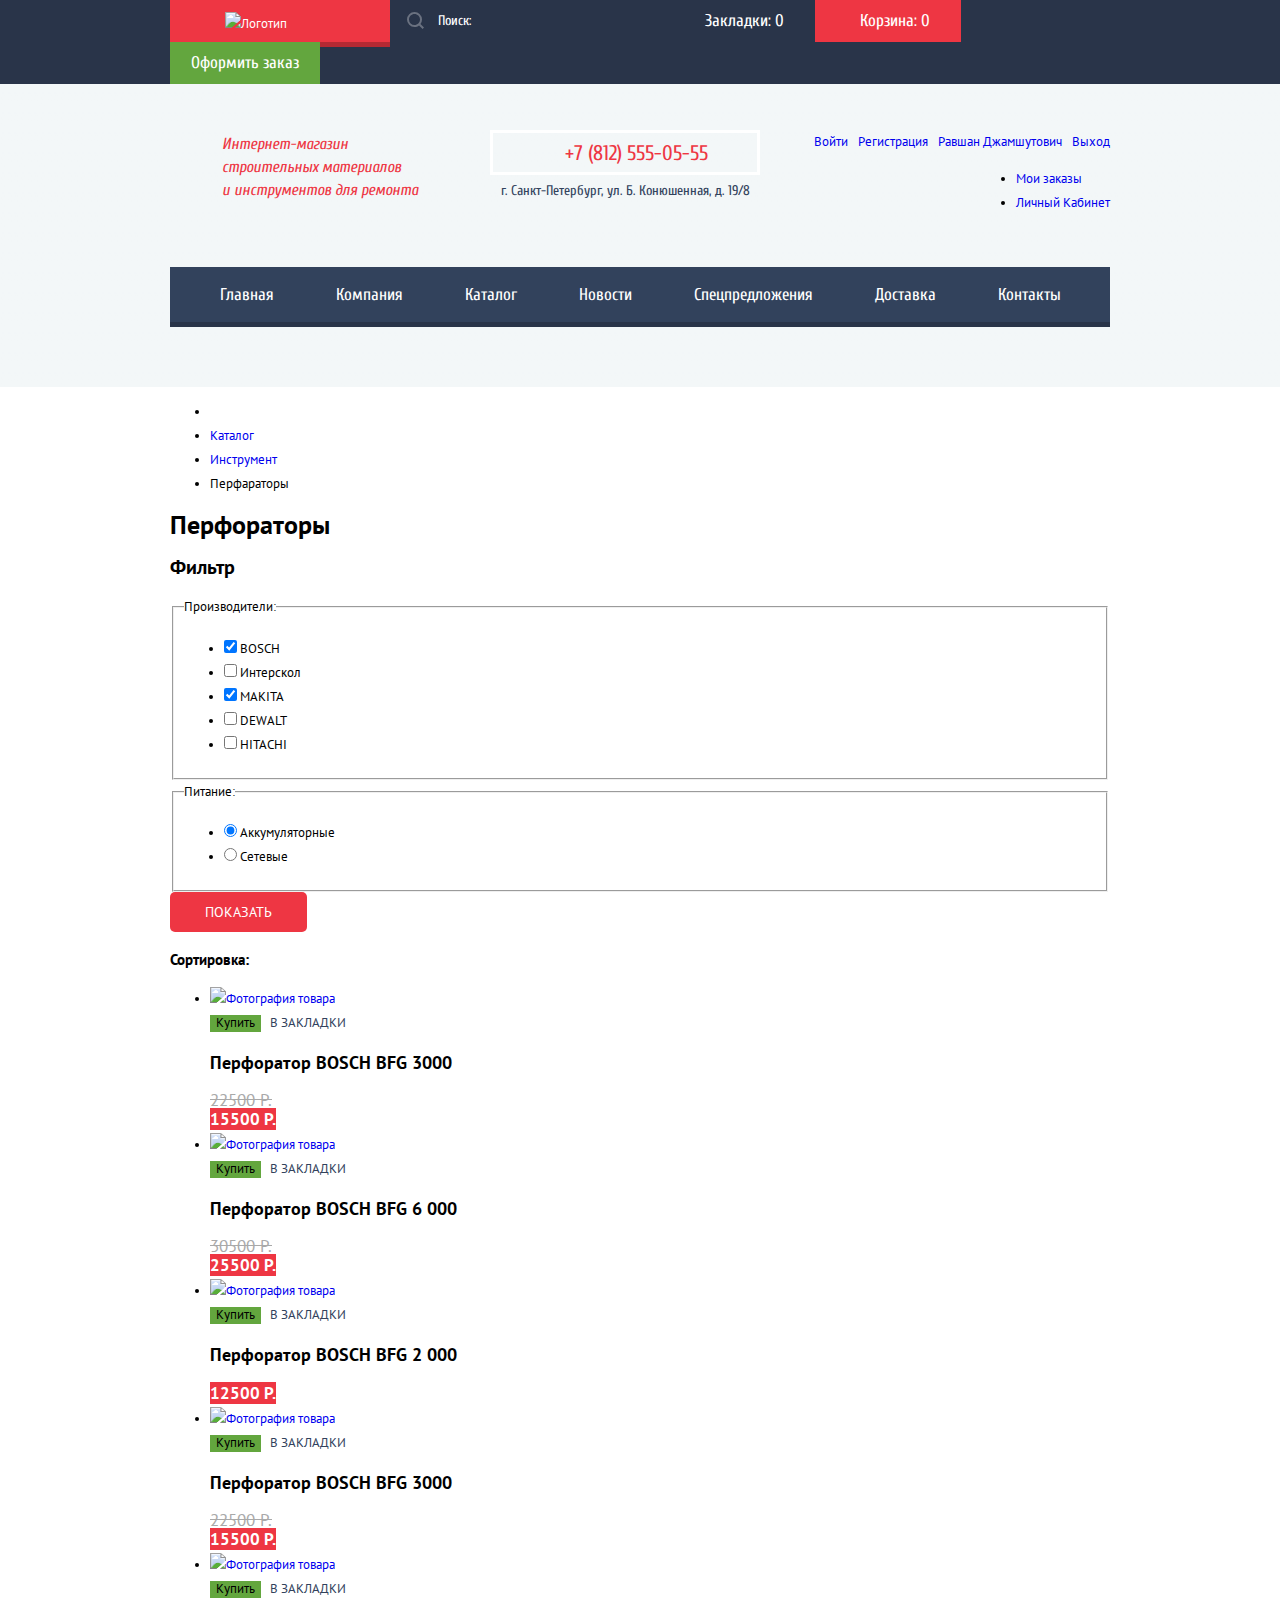
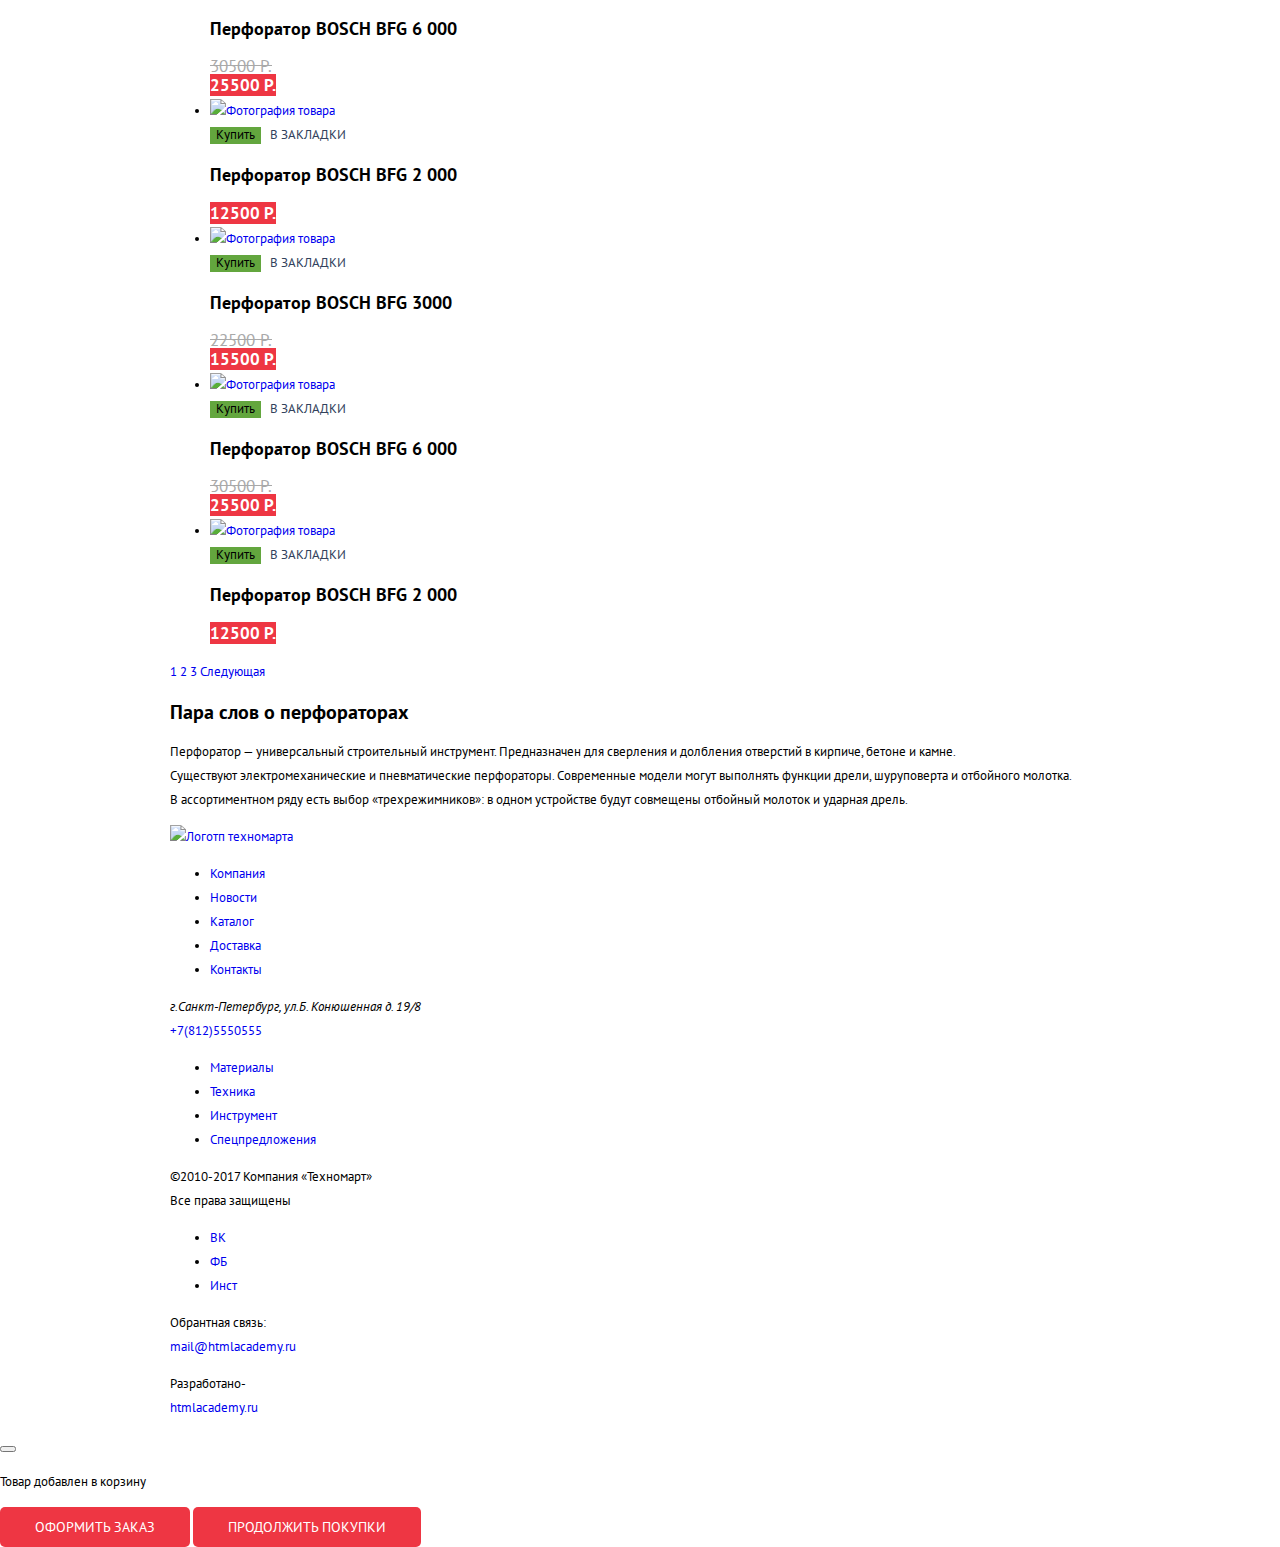
==== catalog.html @ 97ae3dd8 "Стилизую блок авторизации в шапке сайта" ====
<!DOCTYPE html>
<html lang="ru">
<head>
  <meta charset="UTF-8">
  <title>
    HTML Academy: Техномарт
  </title>
  <link href="https://fonts.googleapis.com/css?family=Cuprum|PT+Sans&display=swap" rel="stylesheet">
    <link href="css/normalize.css" rel="stylesheet">
    <link href="css/style.css" rel="stylesheet">
</head>
<body>
  <header class="header">
    <div class="header-top">
      <div class="container">
        <a class="header-logo" href="index.html">
          <img class="header-logo-image" width="136" height="22" src="img/icons/logo-technomart.svg" alt="Логотип техномарта">
        </a>
        <div class="search">
          <form class="search-form" action="https://echo.htmlacademy.ru" method="post">
            <label class="search-label" for="search"></label>
            <input class="search-input" type="search" id="search" name="Search" placeholder="Поиск:">
            <button class="search-btn" type="submit">
              <svg class="search-btn-icon" xmlns="http://www.w3.org/2000/svg" width="17" height="17" viewBox="0 0 17 17">
                <path d="M17 15.586l-3.542-3.542A7.465 7.465 0 0 0 15 7.5 7.5 7.5 0 1 0 7.5 15c1.71 0 3.282-.579 4.544-1.542L15.586 17 17 15.586zM2 7.5C2 4.467 4.467 2 7.5 2 10.532 2 13 4.467 13 7.5c0 3.032-2.468 5.5-5.5 5.5A5.506 5.506 0 0 1 2 7.5z" />
              </svg>
              <span class="visually-hidden">Поиск</span>
            </button>
          </form>
        </div>
        <a class="header-top-btn header-top-btn-bookmark" href="#">
          Закладки: 0
        </a>
        <a class="header-top-btn header-top-btn-cart header-top-btn-full" href="#">
          Корзина: 0
        </a>
        <a class="header-order-btn" href="#">
          Оформить заказ
        </a>
      </div>
    </div>
    <div class="header-main">
      <div class="container">
        <div class="header-main-info">
          <p class="header-main-about">
            Интернет-магазин <br>
            строительных материалов <br>
            и инструментов для ремонта
          </p>
          <div class="header-contacts">
            <a class="header-contacts-tel" href="tel:+78125550555">
              +7 (812) 555-05-55
            </a>
            <address class="header-contacts-address">
              г. Санкт-Петербург, ул. Б. Конюшенная, д. 19/8
            </address>
          </div>
          <div class="authorization">
            <div class="authorization">
              <ul class="authorization-list">
                <li class="authorization-item">
                  <a class="authorization-btn login" href="#">
                    Войти
                  </a>
                </li>
                <li class="authorization-item">
                  <a class="authorization-btn registration" href="#">
                    Регистрация
                  </a>
                </li>
                <li class="authorization-item hide">
                  <a href="#" class="authorization-btn user">
                    Равшан Джамшутович
                  </a>
                </li>
                <li class="authorization-item hide">
                  <a href="#" class="authorization-btn exit">
                    Выход
                  </a>
                </li>
              </ul>
              <ul class="personal-area-list hide">
                <li class="personal-area-item">
                  <a class="my-order" href="#">
                    Мои заказы
                  </a>
                </li>
                <li class="personal-area-item">
                  <a class="personal-area" href="#">
                    Личный Кабинет
                  </a>
                </li>
              </ul>
            </div>
          </div>
        </div>
        <nav class="header-nav">
          <ul class="header-nav-list">
            <li class="header-nav-items">
              <a class="header-nav-link" href="index.html">
                Главная
              </a>
            </li>
            <li class="header-nav-items">
              <a class="header-nav-link" href="#">
                Компания
              </a>
            </li>
            <li class="header-nav-items">
              <a class="header-nav-link" href="#">
                Каталог
              </a>
            </li>
            <li class="header-nav-items">
              <a class="header-nav-link" href="#">
                Новости
              </a>
            </li>
            <li class="header-nav-items">
              <a class="header-nav-link" href="#">
                Спецпредложения
              </a>
            </li>
            <li class="header-nav-items">
              <a class="header-nav-link" href="#">
                Доставка
              </a>
            </li>
            <li class="header-nav-items">
              <a class="header-nav-link" href="#">
                Контакты
              </a>
            </li>
          </ul>
        </nav>
      </div>
    </div>
  </header>
  <main>
    <div class="breadcrumbs">
      <div class="container">
        <div class="breadcrumbs-box">
          <ul class="breadcrumbs-list">
          <li class="breadcrumbs-item">
            <a class="breadcrumbs-link" href="index.html"></a>
          </li>
          <li class="breadcrumbs-item">
            <a class="breadcrumbs-link" href="#">
              Каталог
            </a>
          </li>
          <li class="breadcrumbs-item">
            <a class="breadcrumbs-link" href="#">
              Инструмент
            </a>
          </li>
          <li class="breadcrumbs-item">
            <a class="breadcrumbs-link">Перфараторы</a>
          </li>
          </ul>
        </div>  
      </div>
    </div>
    <div class="catalog-header">
      <div class="container">
        <h1 class="catalog-title">
          Перфораторы
        </h1>
      </div>
    </div>
    <div class="catalog">
      <div class="container">
        <section class="filtres">
          <h2 class="-filtres-title">
            Фильтр
          </h2>
          <form class="filters-form" action="https://echo.htmlacademy.ru" method="get">
          <fieldset class="filtres-fieldset">
            <legend class="filtres-legend">
              Производители:
            </legend>
            <ul class="filtres-list">
              <li class="filtres-item">
                <input class="filter-input filter-input-checkbox" type="checkbox" name="BOSCH" id="filter-bosch" checked>
                <label for="filter-bosch">
                  BOSCH
                </label> 
              </li>
              <li class="filtres-item">
                <input class="filter-input filter-input-checkbox" type="checkbox" name="Interscol" id="filter-interscol">
                <label for="filter-interscol">
                  Интерскол
                </label> 
              </li>
              <li class="filtres-item">
                <input class="filter-input filter-input-checkbox" type="checkbox" name="MAKITA" id="filter-makita" checked>
                <label for="filter-makita">
                  MAKITA
                </label> 
              </li>
              <li class="filtres-item">
                <input class="filter-input filter-input-checkbox" type="checkbox" name="DEWALT" id="filter-dewalt">
                <label for="filter-dewalt">
                  DEWALT
                </label> 
              </li>
              <li class="filtres-item" >
                <input class="filter-input filter-input-checkbox" type="checkbox" name="HITACHI" id="filter-hitachi">
                <label for="filter-hitachi">
                  HITACHI
                </label>
              </li>
            </ul>
          </fieldset>
          <fieldset class="filtres-fieldset">
            <legend class="filtres-legend">
              Питание:
            </legend>
            <ul class="filtres-list">
              <li class="filtres-item">
                <input id="filter-power-rechargeable" class="filter-input filter-input-radio" type="radio" name="type-power" value="rechargeable" checked>
                <label for="filter-power-rechargeable">
                  Аккумуляторные
                </label> 
              </li>
              <li class="filtres-item">
                <input id="filter-mains-power" class="filter-input filter-input-radio" type="radio" name="type-power" value="mains-power">
                <label for="filter-mains-power">
                  Сетевые
                </label> 
              </li>
            </ul>
          </fieldset>
          <button type="submit" class="btn btn-filter">Показать</button>
          </form>
        </section>
        <div class="catalog-content">
          <div class="catalog-sorting">
            <h3 class="catalog-sorting-title">
              Сортировка:
            </h3>
          </div>
          <div class="catalog-list-holder">
            <ul class="catalog-list">
              <li class="catalog-item">
                <article class="product">
                  <a href="#" class="product-link">
                    <img class="product-item-image" width="218" height="170" src="img/product/perforator_1.jpg" alt="Фотография товара">
                  </a>
                  <div class="product-btns-wrap">
                      <button class="buy-btn btn-product">
                        Купить
                      </button>
                      <button class="adding-bookmarks-btn btn-product">
                        В закладки
                      </button>
                    </div>
                  <h3 class="product-title">
                    Перфоратор BOSCH BFG 3000
                  </h3>
                  <div class="product-price-old">
                    <del class="price-old">
                      22500 P.
                    </del> 
                  </div>
                  <a href="#" class="product-price-actual">
                    15500 P.
                  </a>
                </article>
              </li>
              <li class="catalog-item">
                <article class="product">
                  <a href="#" class="product-link">
                    <img class="product-item-image" width="218" height="170" src="img/product/perforator_2.jpg" alt="Фотография товара">
                  </a>
                  <div class="product-btns-wrap">
                    <button class="buy-btn">
                      Купить
                    </button>
                    <button class="adding-bookmarks-btn">
                      В закладки
                    </button>
                  </div>
                  <h3 class="product-title">
                    Перфоратор BOSCH BFG 6 000
                  </h3>
                  <div class="product-price-old">
                    <del class="price-old">
                      30500 P.
                    </del> 
                  </div>
                  <a href="#" class="product-price-actual">
                    25500 P.
                  </a>
                </article>
              </li>
              <li class="catalog-item">
                <article class="product">
                  <a href="#" class="product-link">
                    <img class="product-item-image" width="218" height="170" src="img/product/perforator_3.jpg" alt="Фотография товара">
                  </a>
                  <div class="product-btns-wrap">
                    <button class="buy-btn">
                      Купить
                    </button>
                    <button class="adding-bookmarks-btn">
                      В закладки
                    </button>
                  </div>
                  <h3 class="product-title">
                    Перфоратор BOSCH BFG 2 000
                  </h3>
                  <a href="#" class="product-price-actual">
                    12500 P.
                  </a>
                </article>
              </li>
              <li class="catalog-item">
                <article class="product">
                  <a href="#" class="product-link">
                    <img class="product-item-image" width="218" height="170" src="img/product/perforator_1.jpg" alt="Фотография товара">
                  </a>
                  <div class="product-btns-wrap">
                    <button class="buy-btn">
                      Купить
                    </button>
                    <button class="adding-bookmarks-btn">
                      В закладки
                    </button>
                  </div>
                  <h3 class="product-title">
                    Перфоратор BOSCH BFG 3000
                  </h3>
                  <div class="product-price-old">
                    <del class="price-old">
                      22500 P.
                    </del> 
                  </div>
                  <a href="#" class="product-price-actual">
                    15500 P.
                  </a>
                </article>
              </li>
              <li class="catalog-item">
                <article class="product">
                  <a href="#" class="product-link">
                    <img class="product-item-image" width="218" height="170" src="img/product/perforator_2.jpg" alt="Фотография товара">
                  </a>
                  <div class="product-btns-wrap">
                    <button class="buy-btn">
                      Купить
                    </button>
                    <button class="adding-bookmarks-btn">
                      В закладки
                    </button>
                  </div>
                  <h3 class="product-title">
                    Перфоратор BOSCH BFG 6 000
                  </h3>
                  <div class="product-price-old">
                    <del class="price-old">
                      30500 P.
                    </del> 
                  </div>
                  <a href="#" class="product-price-actual">
                    25500 P.
                  </a>
                </article>
              </li>
              <li class="catalog-item">
                <article class="product">
                  <a href="#" class="product-link">
                    <img class="product-item-image" width="218" height="170" src="img/product/perforator_3.jpg" alt="Фотография товара">
                  </a>
                  <div class="product-btns-wrap">
                    <button class="buy-btn">
                      Купить
                    </button>
                    <button class="adding-bookmarks-btn">
                      В закладки
                    </button>
                  </div>
                  <h3 class="product-title">
                    Перфоратор BOSCH BFG 2 000
                  </h3>
                  <a href="#" class="product-price-actual">
                    12500 P.
                  </a>
                </article>
              </li>
              <li class="catalog-item">
                <article class="product">
                  <a href="#" class="product-link">
                    <img class="product-item-image" width="218" height="170" src="img/product/perforator_1.jpg" alt="Фотография товара">
                  </a>
                  <div class="product-btns-wrap">
                    <button class="buy-btn">
                      Купить
                    </button>
                    <button class="adding-bookmarks-btn">
                      В закладки
                    </button>
                  </div>
                  <h3 class="product-title">
                    Перфоратор BOSCH BFG 3000
                  </h3>
                  <div class="product-price-old">
                    <del class="price-old">
                      22500 P.
                    </del> 
                  </div>
                  <a href="#" class="product-price-actual">
                    15500 P.
                  </a>
                </article>
              </li>
              <li class="catalog-item">
                <article class="product">
                  <a href="#" class="product-link">
                    <img class="product-item-image" width="218" height="170" src="img/product/perforator_2.jpg" alt="Фотография товара">
                  </a>
                  <div class="product-btns-wrap">
                    <button class="buy-btn">
                      Купить
                    </button>
                    <button class="adding-bookmarks-btn">
                      В закладки
                    </button>
                  </div>
                  <h3 class="product-title">
                    Перфоратор BOSCH BFG 6 000
                  </h3>
                  <div class="product-price-old">
                    <del class="price-old">
                      30500 P.
                    </del> 
                  </div>
                  <a href="#" class="product-price-actual">
                    25500 P.
                  </a>
                </article>
              </li>
              <li class="catalog-item">
                <article class="product">
                  <a href="#" class="product-link">
                    <img class="product-item-image" width="218" height="170" src="img/product/perforator_3.jpg" alt="Фотография товара">
                  </a>
                  <div class="product-btns-wrap">
                    <button class="buy-btn">
                      Купить
                    </button>
                    <button class="adding-bookmarks-btn">
                      В закладки
                    </button>
                  </div>
                  <h3 class="product-title">
                    Перфоратор BOSCH BFG 2 000
                  </h3>
                  <a href="#" class="product-price-actual">
                    12500 P.
                  </a>
                </article>
              </li>
            </ul>
          </div>
          <div class="pagination">
            <a class="pagination-link" href="#">
              1
            </a>
            <a class="pagination-link" href="#">
              2
            </a>
            <a class="pagination-link" href="#">
              3
            </a>
            <a class="pagination-link" href="#">
              Следующая
            </a>
          </div>
        </div>
      </div>
    </div>
    <div class="description">
      <div class="container">
        <h2 class="description-title">
          Пара слов о перфораторах
        </h2>
        <p class="description-text">
          Перфоратор — универсальный строительный инструмент. Предназначен для сверления и долбления отверстий в кирпиче, бетоне и камне.
          <br>
          Существуют электромеханические и пневматические перфораторы. Современные модели могут выполнять функции дрели, шуруповерта и отбойного молотка.
          <br> 
          В ассортиментном ряду есть выбор «трехрежимников»: в одном устройстве будут совмещены отбойный молоток и ударная дрель.
        </p>
      </div>
    </div>
  </main>
  <footer class="footer">
    <div class="footer-top">
      <div class="container">
        <div class="footer-top-box">
          <div class="footer-main-nav">
            <div class="footer-logo">
            <a class="logo" href="index.html">
              <img class="logo-image" width="136" height="22" src="img/icons/logo-technomart.svg" alt="Логотп техномарта">
            </a>
            </div>
            <ul class="footer-nav-list">
              <li class="footer-nav-item">
                <a class="footer-nav-link" href="#">
                  Компания
                </a>
              </li>
              <li class="footer-nav-item">
                <a class="footer-nav-link" href="#">
                  Новости
                </a>
              </li>
              <li class="footer-nav-item">
                <a class="footer-nav-link" href="#">
                  Каталог
                </a>
              </li>
              <li class="footer-nav-item">
                <a class="footer-nav-link" href="#">
                  Доставка
                </a>
              </li>
              <li class="footer-nav-item">
                <a class="footer-nav-link" href="#">
                  Контакты
                </a>
              </li>
            </ul>   
          </div>  
          <div class="footer-nav">
            <div class="footer-contacts">
              <address>
                г.Санкт-Петербург, ул.Б. Конюшенная д. 19/8
              </address>
              <a class="footer-contacts-tel" href="tel:+781255505555">
                +7(812)5550555  
              </a>
            </div>
            <ul class="footer-category-list">
              <li class="footer-category-item">
                <a class="footer-category-link" href="#">
                  Материалы
                </a>
              </li>
              <li class="footer-category-item">
                <a class="footer-category-link" href="#">
                  Техника
                </a>
              </li>
              <li class="footer-category-item">
                <a class="footer-category-link" href="#">
                  Инструмент
                </a>
              </li>
              <li class="footer-category-item">
                <a class="footer-category-link" href="#"
                >Спецпредложения
              </a>
              </li>
            </ul>
          </div>
        </div>
      </div>
    </div>
    <div class="footer-bottom">
      <div class="container">
        <div class="footer-bottom-box">
          <div class="copyright">
          <p class="copyright-preveiw">
            &#169;2010-2017 Компания &#171;Техномарт&#187;
            <br>
            Все права защищены
          </p>
          </div>
          <ul class="social">
            <li class="social-item">
              <a class="social-links" href="#">ВК</a>
            </li>
            <li class="social-item">
              <a class="social-links" href="#">ФБ</a>
            </li>
            <li class="social-item">
              <a class="social-links" href="#">Инст</a>
            </li>
          </ul>
          <div class="feedback">
          <p class="feedback-preveiw">
            Обрантная связь:
            <br>
            <a href="#">mail@htmlacademy.ru</a>
          </p>
          <p class="developed-preveiw" >
            Разработано- 
            <br>
            <a href="#">htmlacademy.ru</a>
          </p>
          </div>
        </div>
      </div>
    </div>
  </footer>
  <div class="popup-added-cart hide">
    <button class="popup-close" type="button">
      <span class="visually-hidden">
        Закрыть
      </span>
    </button>
    <p class="popup-item-added">
      Товар добавлен в корзину
    </p>
    <div class="popup-bottom">
      <a href="#" class="btn btn-popup-added">
        Оформить заказ
      </a>
      <a href="#" class="btn btn-popup-continue">
        Продолжить покупки
      </a>
    </div>
  </div>
</body>
</html>
---- css/style.css ----
body {
  min-width: 940px;
  margin: 0;
  padding: 0;
  font-family: "PT Sans", "Arial", sans-serif;
  font-size: 13px;
  line-height: 24px;
  color: #000000;
  font-weight: 400;
  background-color: #ffffff;
}

a {
  text-decoration: none;
}

img {
  max-width: 100%;
  height: auto;
}

*,
*::before,
*::after {
  box-sizing: border-box;
}

.visually-hidden:not(:focus):not(:active),
input[type="checkbox"].visually-hidden,
input[type="radio"].visually-hidden {
  position: absolute;
  width: 1px;
  height: 1px;
  margin: -1px;
  border: 0;
  padding: 0;
  white-space: nowrap;
  clip-path: inset(100%);
  clip: rect(0 0 0 0);
  overflow: hidden;
}

/*---------Общий стиль для текста кнопок----------*/
.btn {
  display: inline-block;
  padding: 11px 35px;
  font: "Cuprum", "Arial", san-serif;
  font-size: 14px;
  line-height: 18px;
  text-align: center;
  color: #ffffff;
  vertical-align: middle;
  text-transform: uppercase;
  text-decoration: none;
  background-color: #ee3643;
  border: none;
  border-radius: 5px;
}

.btn:hover {
  background-color: #ca2c37;
}

.btn:active {
  background-color: #ba2732;
}

.container {
  width: 940px;
  margin: 0 auto;
}

/*--------Стили для Хедера---------*/
.header-top {
  background-color: #293449;
  color: #ffffff;
}

.header-top .container {
  display: flex;
  flex-wrap: wrap;
}

.header-top a {
  color: #ffffff;
}

.header-logo {
  display: block;
  background-color: #ee3643;
  width: 220px;
  height: 42px;
  padding: 12px;
  box-shadow: 0 5px 0 0 #b52933;
}

.header-logo-image {
  display: block;
  width: 110px;
  height: 18px;
  margin: 0 auto;
}

.header-logo:hover {
  background-color: #ca2c37;
}

.header-logo:active {
  background-color: #ba2732;
}

.search {
  width: 270px;
  background-color: #293449;
  border: none;
  color: #ffffff;
}

.search-form {
  position: relative;
  width: 100%;
}

.search-btn {
  position: absolute;
  top: 0;
  left: 5px;
  display: block;
  width: 42px;
  height: 42px;
  padding: 12px;
  padding-top: 10px;
  border: none;
  background-color: transparent;
}

.search-btn-icon {
  display: block;
  width: 17px;
  height: 17px;
  fill: #ffffff;
  opacity: 0.3;
  transition: 0.2s;
}

.search-input {
  width: 100%;
  padding: 12px 20px;
  padding-left: 48px;
  font-family: "Cuprum", "Arial", sans-serif;
  font-size: 14px;
  line-height: 18px;
  color: #ffffff;
  background-color: transparent;
  border: none;
}

.search-input::placeholder {
  color: #ffffff;
}

.search-input:hover {
  background-color: #212a3a;
}

.search-input:hover ~ .search-btn .search-btn-icon {
  opacity: 1;
}

.search-input:focus {
  background-color: #ffffff;
  color: #000000;
}

.search-input:focus ~ .search-btn .search-btn-icon {
  fill: #ee3643;
  opacity: 1;
}

.header-top-btn {
  position: relative;
  display: block;
  padding-top: 12px;
  padding-bottom: 12px;
  padding-right: 31px;
  padding-left: 45px;
  font-family: "Cuprum", "Arial", sans-serif;
  font-size: 17px;
  line-height: 18px;
  color: #ffffff;
  background-color: transparent;
  border: none;
  transition: 0.2s;
}

.header-top-btn::before {
  content: "";
  position: absolute;
  display: block;
  background-repeat: no-repeat;
  background-size: contain;
  background-position: center;
  opacity: 0.3;
  transition: 0.2s;
}

.header-top-btn-bookmark::before {
  top: 12px;
  left: 17px;
  width: 14px;
  height: 16px;
  background-image: url("../img/icons/icon-bookmark.svg")
}

.header-top-btn-cart::before {
  top: 12px;
  left: 14px;
  width: 15px;
  height: 15px;
  background-image: url("../img/icons/icon-cart.svg")
}

.header-top-btn-full {
  background-color: #ee3643;
}

.header-top-btn:hover {
  background-color: #212a3a;
}

.header-top-btn:hover::before {
  opacity: 1;
}

.header-top-btn:active {
  background-color: #161d29;
  color: rgba(255, 255, 255, 0.6);
}

.header-top-btn:active::before {
  opacity: 0.6;
}

.header-order-btn {
  display: block;
  padding: 12px 21px;
  font-family: "Cuprum", "Arial", sans-serif;
  font-size: 17px;
  line-height: 18px;
  color: #ffffff;
  text-align: center;
  background-color: #63a63e;
  border: none;
  transition: 0.2s;
}

.header-order-btn:hover {
  background-color: #5fbb2d;
}

.header-order-btn:active {
  background-color: #518534;
  color: rgba(255, 255, 255, 0.5);
}

.header-main {
  background-repeat: repeat;
  background-image: url('../img/top-background.jpg');
  background-size: 20px 20px;
}

.header-main-info {
  display: flex;
  padding-top: 46px;
  padding-bottom: 39px;
}

.header-main-about {
  flex-shrink: 0;
  width: 300px;
  margin: 0;
  margin-right: 20px;
  padding-top: 3px;
  padding-left: 52px;
  font-family: "Cuprum", "Arial", sans-serif;
  font-size: 16px;
  line-height: 23px;
  color: #ee3643;
  font-style: italic;
}

.header-contacts {
  flex-shrink: 0;
  margin-right: 20px;
}

.header-contacts-tel {
  position: relative;
  display: block;
  font-family: "Cuprum", "Arial", sans-serif;
  font-size: 21px;
  line-height: 21px;
  color: #ee3643;
  border: 3px solid #ffffff;
  width: 270px;
  height: 45px;
  padding-top: 10px;
  padding-left: 72px;
  padding-bottom: 12px;
}

.header-contacts-tel::before {
  content: "";
  position: absolute;
  display: block;
  background-repeat: no-repeat;
  background-size: contain;
  background-position: center;
  top: 10px;
  left: 13px;
  width: 19px;
  height: 19px;
  background-image: url("../img/icons/icon-phone.svg")
}

.header-contacts-address {
  font-family: "Cuprum", "Arial", sans-serif;
  font-size: 14px;
  line-height: 24px;
  font-style: normal;
  color: #32425c;
  margin-top: 4px;
  text-align: center;
}

.authorization {
  display: flex;
  justify-content: flex-end;
  flex-wrap: wrap;
  flex-shrink: 0;
  width: 330px;
}

.authorization-list {
  display: flex;
  flex-wrap: wrap;
  list-style: none;
  margin: 0;
  padding: 0;
}

.authorization-item {
  margin-right: 10px
}

.authorization-item:last-child {
  margin-right: 0;
}

.authorization-list.hide {
  display: none;
}

.authorization-link {
  display: block;
  padding: 12px 25px;
  font-family: "Cuprum", "Arial", sans-serif;
  font-size: 21px;
  line-height: 21px;
  color: #000000;
  background-color: #ffffff;
}

.authorization-link:hover {
  color: #ee3643;
}

.authorization-link:active {
  color: #b2b2b2;
}

.authorization-item.login .authorization-link {
  position: relative;
  padding-left: 48px;
}

.authorization-item.login .authorization-icon {

}

.authorization-icon {
  position: absolute;
  top: 13px;
  left: 15px;
  display: block;
  width: 19px;
  height: 19px;
  fill: #c5c5c5;
}

.authorization-link:hover .authorization-icon {
  fill: #32425c;
}

.authorization-link:active .authorization-icon {
  fill: #c5c5c5;
}

.authorization-user-list {
  display: flex;
  width: 280px;
  margin: 0;
  padding: 0;
  list-style-type: none;
}
.authorization-link{
  position: relative;
}
.authorization-user-list.hide {
  display: none;
}

.authorization-user-item {
  position: relative;
  margin-right: 13px;
  padding-right: 20px;
}

.authorization-user-item:last-child {
  margin-right: 0;
}

.authorization-user-item::after {
  content: "";
  position: absolute;
  right: 0;
  top: 6px;
  width: 4px;
  height: 4px;
  border-radius: 50%;
  background-color: #32425c;
}

.authorization-user-item:last-child::after {
  display: none;
}

.authorization-user-link {
  display: block;
  font-family: "Cuprum", "Arial", sans-serif;
  font-size: 16px;
  line-height: 18px;
  color: #32425c;
  text-decoration: underline;
  text-decoration-color: #99a0ab;
}

.authorization-user-link:hover {

}

.authorization-user-link:active {

}

.header-nav {
  padding-bottom: 60px;
}

.header-nav-list {
  display: flex;
  justify-content: center;
  list-style: none;
  margin: 0;
  padding: 0;
  background-color: #32425c;
  border-bottom: 5px solid #293449;
}

.header-nav-link {
  display: block;
  padding: 19px 31px;
  font-family: "Cuprum", "Arial", sans-serif;
  box-shadow: 0 5px 0 0 #293449;
  font-size: 17px;
  line-height: 17px;
  color: #ffffff;
  text-align: center;
  transition: 0.2s;
}

.header-nav-link:hover {
  background-color: #293449;
}

.header-nav-link:active {
  background-color: #1d2739;
  color: rgba(255, 255, 255, 0.5);
}

/*------Стили для контейнера features---------*/

.features {
  padding-top: 59px;
}

.features-top {
  margin-bottom: 20px;
}

.features-top-list {
  display: flex;
  padding: 0;
  margin: 0;
  list-style: none;
}

.features-top-item {
  width: 300px;
  margin-right: 20px;
}

.features-top-item:last-child {
  margin-right: 0;
}

.features-box.materials {
  background-color: #ffbf47;
}

.features-box.tools {
  background-color: #3bbce3;
}

.features-box.equipment {
  background-color: #dc91d8;
}

.features-box {
  position: relative;
  padding: 20px;
  padding-right: 110px;
}

.features-box::after {
  content: "";
  position: absolute;
  background-repeat: no-repeat;
  background-position: center;
  background-size: contain;
}

.features-box::after.materials {
  right: 42px;
  top: 32px;
  width: 44px;
  height: 65px;
  background-image: url("../img/icons/icon-1.svg");
}

.features-box::after.tools {
  right: 42px;
  top: 32px;

}

.features-box::after.equipment {
  right: 42px;
  top: 32px;

}

.features-top-item:nth-of-type(2) .features-box-icon {
  position: absolute;
  right: 27px;
  top: 33px;
}

.features-top-item:last-of-type .features-box-icon {
  position: absolute;
  right: 30px;
  top: 31px;
}

.features-top-item:last-of-type .features-box-title {
  padding-left: 23px;
  padding-top: 21px;
}

.features-box-title {
  margin: 0;
  font-family: "Cuprum", "Arial", sans-serif;
  font-size: 24px;
  line-height: 30px;
  color: #ffffff;
  font-weight: bold;
}

.features-box-btn {
  display: block;
  width: 135px;
  padding-left: 10px;
  padding-right: 10px;
  background-color: rgba(0,0,0,0.1);
}

.features-btn:hover {
  background-color: rgba(0,0,0,0.2);
}

.features-btn:active {
  background-color: rgba(0,0,0,0.3);
}







.bottom-features-list {
  list-style: none;
  margin: 0;
  padding: 0;
}

.bottom-features-item {
  display: block;
}

.bottom-features-item .features-box {
  width: 300px;
  height: 123px;
}

.bottom-features-list {
  display: flex;
  flex-direction: column;
}

.bottom-features-item:first-of-type .features-box {
  background-color: #8ed78f;
}

.bottom-features-item:last-child .features-box {
  background-color: #ffc047;
}

.bottom-features-wrap {
  display: flex;
}

.bottom-features-item {
  margin-left: 20px;
}

.bottom-features-item:first-of-type {
  margin-bottom: 20px;
}

.bottom-features-item .features-box-title {
  padding-left: 23px;
  padding-top: 21px;
}

.bottom-features-item .features-box-icon {
  position: absolute;
  right: 30px;
  top: 31px;
}

.bottom-features-item:first-of-type .features-box-icon {
  position: absolute;
  right: 44px;
  top: 26px;
}

.bottom-features-item .features-btn {
  margin-left: 24px;
}

.slider {
  background-image: url(/img/slider-1.jpg);
  width: 620px;
  height: 266px;
}

a.open-catalog-btn {
  font-family: "Cuprum", "Arial", sans-serif;
  padding-top: 10px;
  padding-left: 5px;
}

.open-catalog-btn {
  display: block;
  width: 195px;
  height: 38px;
  background-color: #ee3643;
  border-radius: 5%;
  padding: 0;
  margin-left: 24px;
  margin-top: 46px;
}

.slider-title {
  font-family: "Cuprum", "Arial", sans-serif;
  font-size: 36px;
  line-height: 36px;
  text-transform: uppercase;
  color: #ffffff;
  font-weight: bold;
  display: block;
  margin: 0;
  padding-left: 24px;
  padding-top: 22px;
}

.slider-preview {
  font-family: "Cuprum", "Arial", sans-serif;
  font-size: 18px;
  line-height: 24px;
  color: #ffffff;
  margin: 0;
  padding-left: 24px;
  padding-top: 2px;
}

.slider-scroll-btn {
  padding-top: 30px;
  padding-right: 21px;
  padding-left: 25px;
}

.slider-scroll-right {
  float: right;
}

/*--------------Стили для блоков popular-----------*/
.popular-header {
  margin-top: 49px;
  margin-bottom: 24px;
  padding-left: 28px;
  padding-right: 24px;
  height: 89px;
  background-color: #f9f5f0;
}

.popular-title {
  font-family: "Cuprum", "Arial", sans-serif;
  font-size: 30px;
  line-height: 30px;
  margin: 0;
  margin-top: 37px;
  text-transform: uppercase;
  color: #32425c;
  float: left;
}

a.popular-btn {
  font-family: "Cuprum", "Arial", sans-serif;
  display: block;
  width: 253px;
  height: 38px;
  margin-top: 29px;
  float: right;
}

.buy-btn {
  background-color: #63a63e;
  border: none;
}

.buy-btn:hover {
  background-color: #5fbb2d;
  border: none;
}

.buy-btn:active {
  background-color: #518534;
  border-top: none;
}

.adding-bookmarks-btn {
  background-color: #ffffff;
  border: none;
  text-transform: uppercase;
  color: #32425c;
}

.adding-bookmarks-btn:hover {
  color: #32425c;
}

.adding-bookmarks-btn:active {
  color: #32425c;
  opacity: 0.3;
}

.product-title {
  font-size: 18px;
  line-height: 20px;
  color: #000000;
  font-weight: bold;
}

.product-price-old {
  font-size: 17px;
  line-height: 18px;
  color: #a9a9a9;
}

.product-price-actual {
  font-size: 17px;
  line-height: 18px;
  color: #ffffff;
  font-weight: bold;
  background-color: #ee3643;
}

.popular-list {
  display: flex;
  flex-wrap: wrap;
  margin: 0;
  padding: 0;
  list-style: none;
}

.catalog-product-list .popular-item {
  width: 220px;
  height: 318px;
  margin-right: 20px;
}

.popular-item {
  border: 1px solid #e7e7e7;
}

.catalog-company-list .popular-item {
  width: 220px;
  height: 145px;
  margin-right: 20px;
  margin-top: 20px;
}

.popular-item:nth-of-type(4n) {
  margin-right: 0;
}

/*-------------Стили для раздела Servises---------------*/
.services {
  background-image: url(/img/top-background.jpg);
}

.services-title {
  font-size: 30px;
  line-height: 30px;
  text-transform: uppercase;
}

.services-preview-title {
  font-size: 36px;
  line-height: 36px;
  text-transform: uppercase;
}

.services-label-wrap {
  font-size: 21px;
  line-height: 30px;
}

.services-item-label {
  background-color: #32425c;
  color: #ffffff;
}

.services-item-label:hover {
  background-color: #293449;
}

.services-item-label:active {
  background-color: #ffffff;
  color: #32425c;
}

.about-title,
.contacts-title {
  font-size: 30px;
  line-height: 30px;
  text-transform: uppercase;
}

.about-item {
  font-size: 18px;
  line-height: 20px;
}

*/
/*------------Стили для раздела Popular--------*/
/* .popular-header {
  background-color: #f9f5f0;
}

.popular-title {
  font-size: 30px;
  line-height: 30px;
  color: #32425c;
  text-transform: uppercase;
}



.product-title {
  font-size: 18px;
  line-height: 20px;
  color: #000000;
  font-weight: bold;
}


.popular-item {
  border: 1px solid #e7e7e7;
} */
/*-------------Стили для раздела Servises---------------*/
/* .services,
.description {
  background-image: url(/img/top-background.jpg);
}

.services-title {
  font-size: 30px;
  line-height: 30px;
  text-transform: uppercase;
}

.services-preview-title {
  font-size: 36px;
  line-height: 36px;
  text-transform: uppercase;
}

.services-label-wrap {
  font-size: 21px;
  line-height: 30px;
}

.services-item-label {
  background-color: #32425c;
  color: #ffffff;
}

.services-item-label:hover {
  background-color: #293449;
}

.services-item-label:active {
  background-color: #ffffff;
  color: #32425c;
}

.about-title,
.contacts-title {
  font-size: 30px;
  line-height: 30px;
  text-transform: uppercase;
}

.about-item {
  font-size: 18px;
  line-height: 20px;
} */
/*-----------------Стили для футера---------------*/
/* .footer-top {
  background-color: #32425c;
  font-size: 18px;
  line-height: 24px;
  color: #f3f7f9;
}

.footer-logo {
  background-color: #ee3643;
}

.footer-logo:hover {
  background-color: #ca2c37;
}

.footer-logo:active {
  background-color: #ba2732;
}

.footer-contacts address {
  font-style: normal;
}

.footer-contacts-tel {
  color: #f3f7f9;
}

.footer-nav-list a {
  color: #f1f5f7;
}

.footer-nav-list a:hover {
  text-decoration: underline;
}

.footer-nav-list a:active {
  opacity: 0.5;
  text-decoration: none;
}

.footer-category-list a {
  color: #ffd180;
}

.footer-category-list a:hover {
  text-decoration: underline;
}

.footer-category-list a:active {
  opacity: 0.5;
  text-decoration: none;
}

.footer-bottom {
  background-color: #293449;
}

.copyright-preveiw {
  color: #ffffff;
  font-size: 16px;
  line-height: 18px;
}

.feedback {
  font-size: 16px;
  line-height: 18px;
  color: #ffffff;
}

.feedback a {
  color: #ffd180;
}

.feedback a:hover {
  text-decoration: underline;
}

.feedback a:active {
  text-decoration: none;
  color: #ee3643;
} */
/*---Параметры для хедера---*/
/* .header {
  min-height: 320px;
}

.header-top {
  width: 100%;
  min-height: 42px;
}

.bookmarks-list {
  display: flex;
  min-height: 42px;
  align-items: center;
  flex-wrap: wrap;
}

.bookmark-item {
  display: flex;
  align-items: center;
  flex-grow: 1;
  min-height: 42px;
}

.bookmark-item a {
  display: flex;
  min-height: 42px;
  align-items: center;
  width: 100%;
  justify-content: center;
}

.header-main {
  min-height: 278px;
}

.header-main-info {

  display: flex;
  justify-content: space-around;

}

.header-main-preview {
  margin: 0;
}

.authorization-list {
  display: flex;
  min-width: 281px;
  justify-content: space-around;
}

.authorization-item:first-child {
  display: flex;
  min-width: 121px;
  min-height: 45px;
}

.authorization-item:nth-child(2) {
  min-width: 150px;
  min-height: 45px;
}



.header-main-preview {
  min-width: 196px;
  min-height: 63px;
}

.header-nav-list {
  display: flex;
  flex-direction: row;
  align-items: center;
  justify-content: space-around;
  min-height: 60px;
}  */
/*--------Стили для features---------*/
/* .features p {
  margin: 0;
}

.features-top-wrap {
  margin-top: 59px;
}

.bottom-features-wrap {
  margin-top: 20px;
}

.features-top-list {
  display: flex;
  justify-content: space-between;
}

.bottom-features-wrap {
  display: flex;
  justify-content: space-between;
}

.bottom-features-list {
  display: flex;
  flex-direction: column;
  justify-content: space-between;
}

.popular-catalog {
  padding-top: 20px;
}

.catalog-company {
  min-height: 415px;
}

.popular-list {
  display: flex;
  justify-content: space-between;
  flex-wrap: wrap;
}

.catalog-company-list {
  flex-direction: row;
}

.catalog-product-list .popular-item {
  min-height: 318px;
  min-width: 220px;
}

.catalog-company-list .popular-item {
  min-height: 145px;
  min-width: 220px;
} */
/*----------Стили для Company--------*/
/* .company-box {
  display: flex;
  min-height: 536px;
  justify-content: space-between;
}

.about {
  flex-basis: 536px;
}

.contacts {
  flex-basis: 104px;
} */
/*---------Стили для Футера-----------*/
/* .footer-top-box {
  display: flex;
  flex-direction: column;
  justify-content: space-between;
  min-height: 193px;
}

.footer-main-left {
  display: flex;
  flex-direction: column;
}

.footer-main-nav {
  display: flex;
  justify-content: space-between;
  align-items: flex-end;
}

.footer-contacts {
  display: flex;
  flex-direction: column;
}

.footer-nav {
  display: flex;
  justify-content: space-between;
  min-height: 91px;
}

.footer-nav-list {
  display: flex;
  justify-content: space-between;
  min-width: 543px;
}

.footer-category-list {
  display: flex;
  justify-content: space-between;
  min-width: 521px;
}

.footer-logo {
  min-height: 68px;
}

.footer-contacts {
  min-height: 64px;
}

.footer-bottom-box {
  display: flex;
  justify-content: space-between;
  align-items: center;

}

.copyright-preveiw {
  min-width: 260px;
}

.feedback {
  display: flex;
  justify-content: space-between;
}

.social {
  display: flex;
} */
/*----------------Стили страницы catalog-----------*/
/*------------Стили для блока breadcrumbs-----------*/
/* .breadcrumbs-box {
  display: flex;
  align-items: center;
  min-height: 59px;
}

.breadcrumbs-list {
  display: flex;
  align-items: center;
} */
/*------------Стили для блока Description---------*/
/* .description {
  min-height: 261px;
}

.description-title {
  font-size: 30px;
  line-height: 30px;
  text-transform: uppercase;
  margin: 0;
  padding-top: 68px;
}

.catalog-item {
  border: 1px solid #e7e7e7;
} */
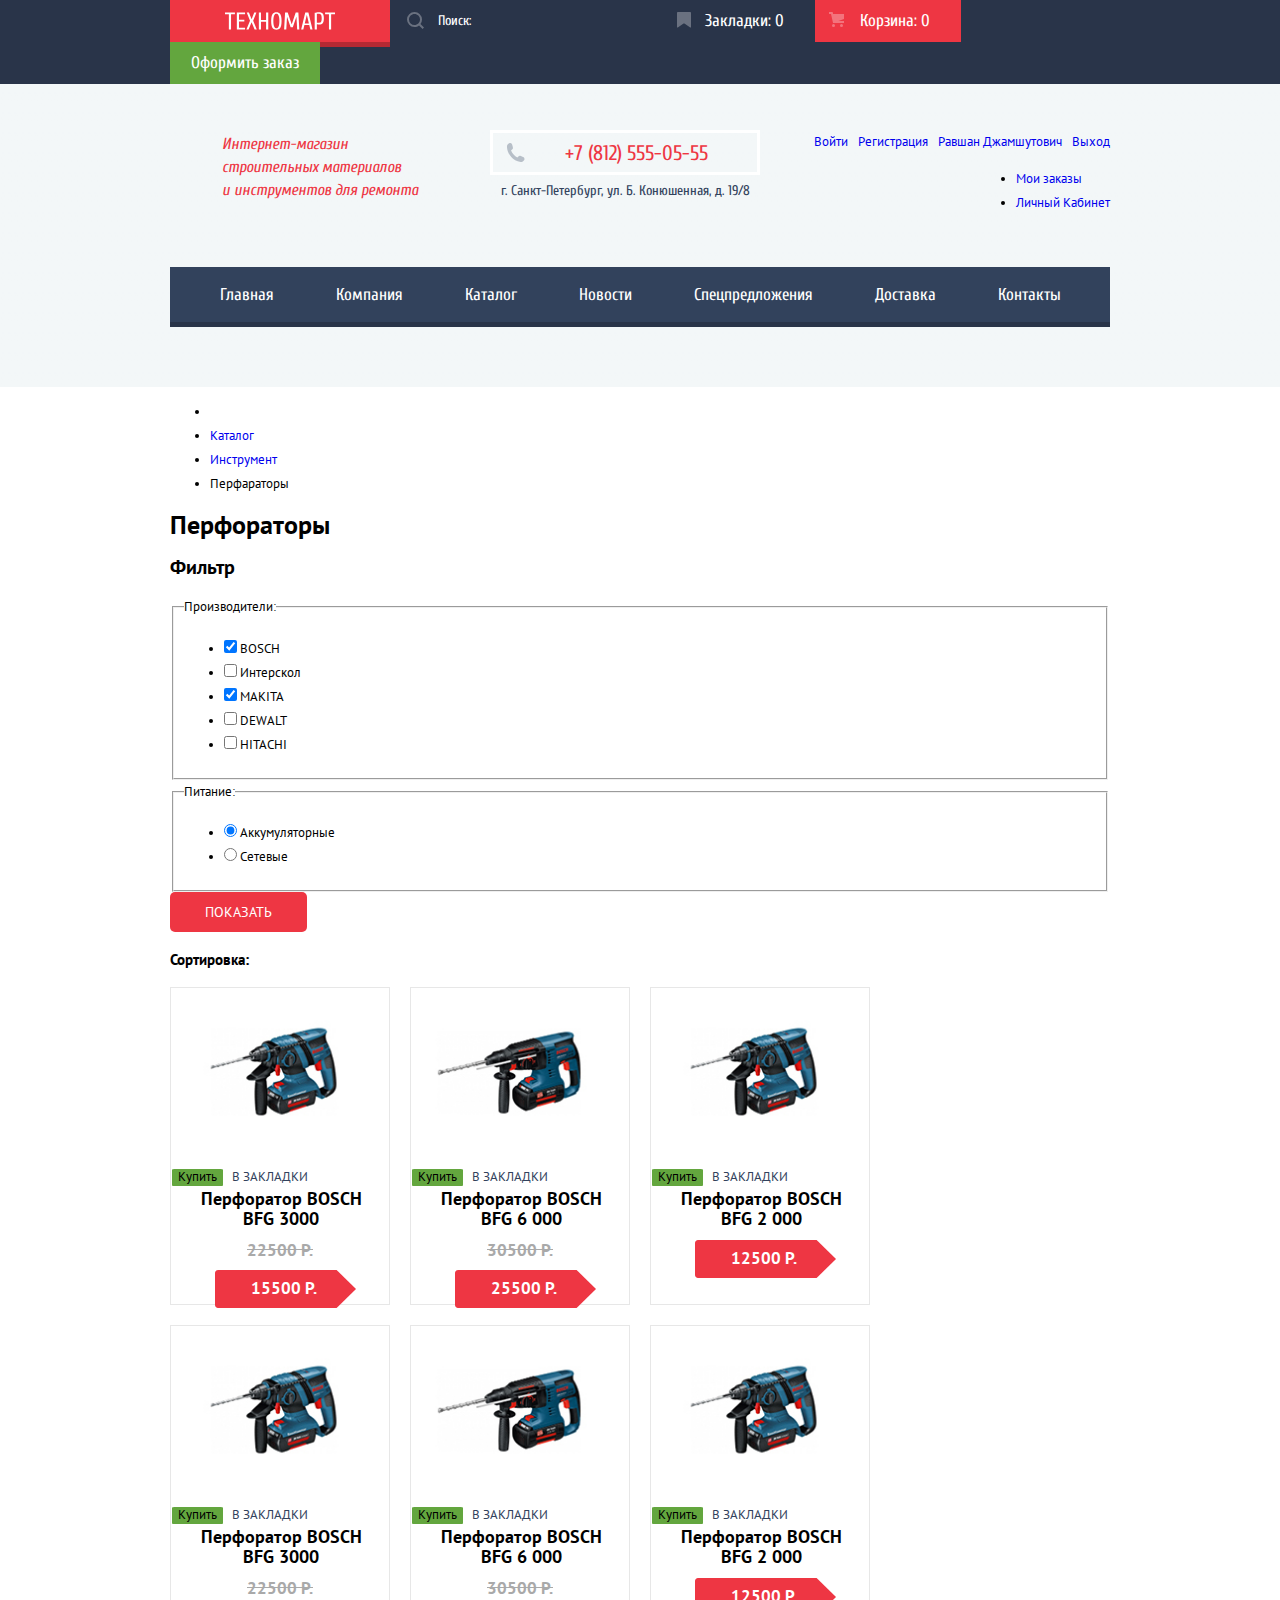
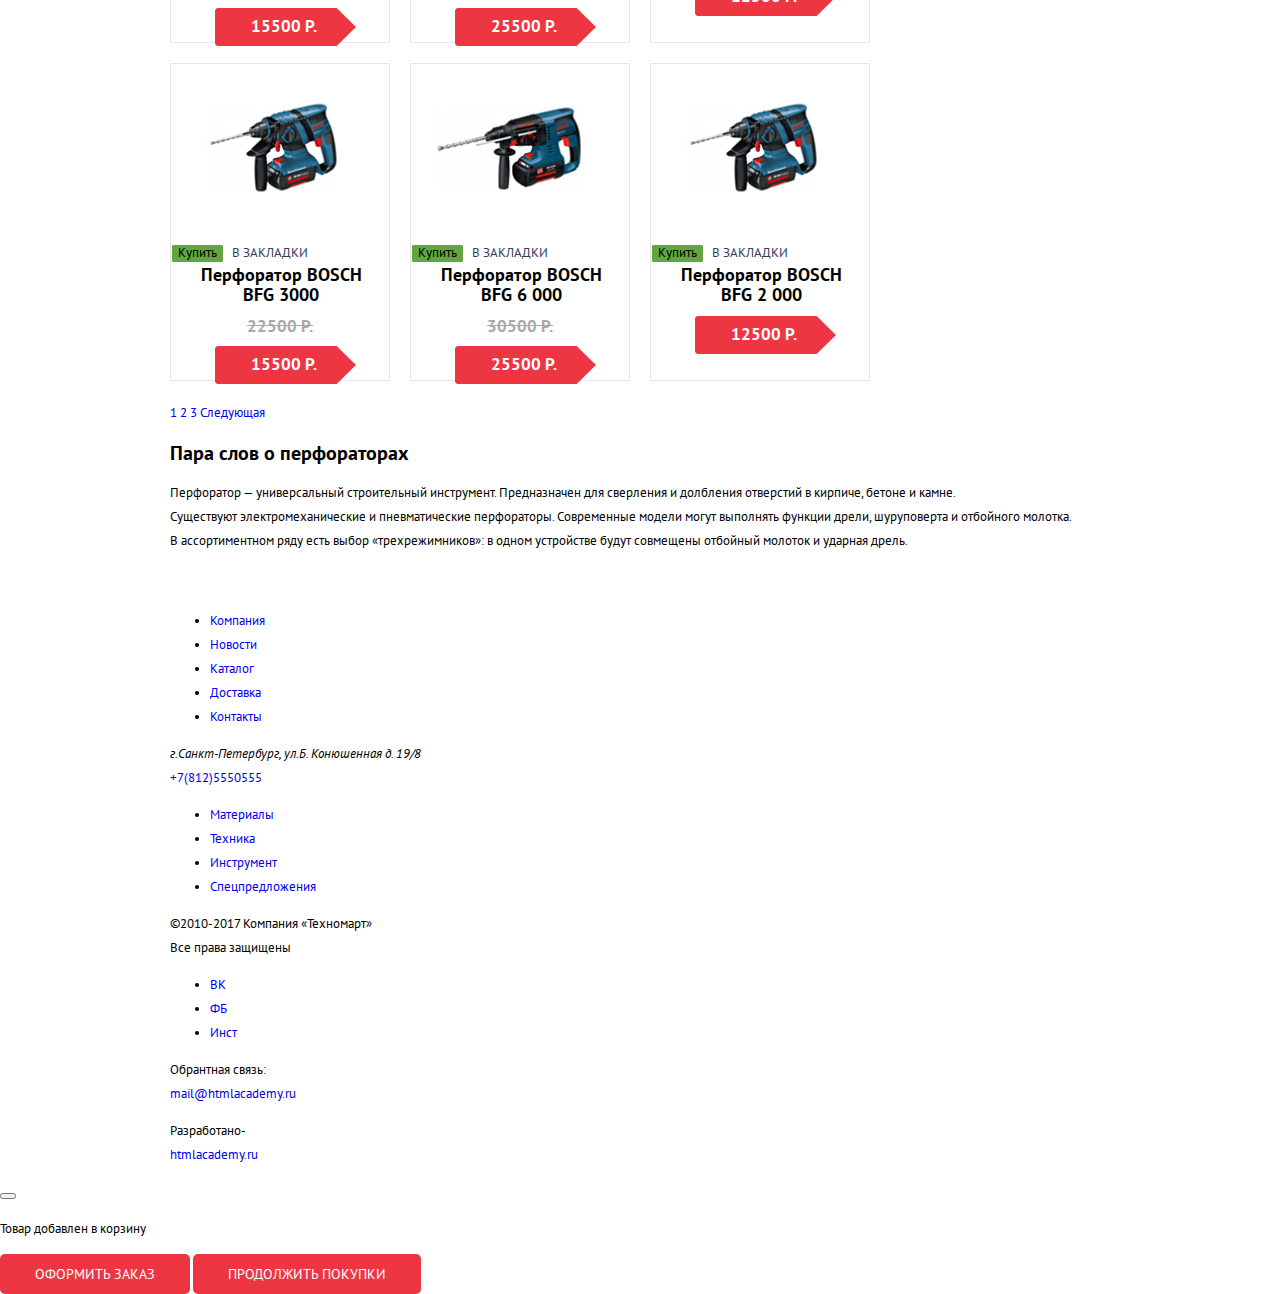
==== commit c7ce0d29: "Стилазую страницу каталога" ====
--- a/catalog.html
+++ b/catalog.html
@@ -242,7 +242,7 @@
           </div>
           <div class="catalog-list-holder">
             <ul class="catalog-list">
-              <li class="catalog-item">
+              <li class="popular-item">
                 <article class="product">
                   <a href="#" class="product-link">
                     <img class="product-item-image" width="218" height="170" src="img/product/perforator_1.jpg" alt="Фотография товара">
@@ -268,7 +268,7 @@
                   </a>
                 </article>
               </li>
-              <li class="catalog-item">
+              <li class="popular-item">
                 <article class="product">
                   <a href="#" class="product-link">
                     <img class="product-item-image" width="218" height="170" src="img/product/perforator_2.jpg" alt="Фотография товара">
@@ -294,7 +294,7 @@
                   </a>
                 </article>
               </li>
-              <li class="catalog-item">
+              <li class="popular-item">
                 <article class="product">
                   <a href="#" class="product-link">
                     <img class="product-item-image" width="218" height="170" src="img/product/perforator_3.jpg" alt="Фотография товара">
@@ -315,7 +315,7 @@
                   </a>
                 </article>
               </li>
-              <li class="catalog-item">
+              <li class="popular-item">
                 <article class="product">
                   <a href="#" class="product-link">
                     <img class="product-item-image" width="218" height="170" src="img/product/perforator_1.jpg" alt="Фотография товара">
@@ -341,7 +341,7 @@
                   </a>
                 </article>
               </li>
-              <li class="catalog-item">
+              <li class="popular-item">
                 <article class="product">
                   <a href="#" class="product-link">
                     <img class="product-item-image" width="218" height="170" src="img/product/perforator_2.jpg" alt="Фотография товара">
@@ -367,7 +367,7 @@
                   </a>
                 </article>
               </li>
-              <li class="catalog-item">
+              <li class="popular-item">
                 <article class="product">
                   <a href="#" class="product-link">
                     <img class="product-item-image" width="218" height="170" src="img/product/perforator_3.jpg" alt="Фотография товара">
@@ -388,7 +388,7 @@
                   </a>
                 </article>
               </li>
-              <li class="catalog-item">
+              <li class="popular-item">
                 <article class="product">
                   <a href="#" class="product-link">
                     <img class="product-item-image" width="218" height="170" src="img/product/perforator_1.jpg" alt="Фотография товара">
@@ -414,7 +414,7 @@
                   </a>
                 </article>
               </li>
-              <li class="catalog-item">
+              <li class="popular-item">
                 <article class="product">
                   <a href="#" class="product-link">
                     <img class="product-item-image" width="218" height="170" src="img/product/perforator_2.jpg" alt="Фотография товара">
@@ -440,7 +440,7 @@
                   </a>
                 </article>
               </li>
-              <li class="catalog-item">
+              <li class="popular-item">
                 <article class="product">
                   <a href="#" class="product-link">
                     <img class="product-item-image" width="218" height="170" src="img/product/perforator_3.jpg" alt="Фотография товара">
--- a/css/style.css
+++ b/css/style.css
@@ -362,6 +362,7 @@
 }
 
 .authorization-link {
+  position: relative;
   display: block;
   padding: 12px 25px;
   font-family: "Cuprum", "Arial", sans-serif;
@@ -384,8 +385,22 @@
   padding-left: 48px;
 }
 
-.authorization-item.login .authorization-icon {
-
+.authorization-user-item.user .authorization-link {
+  padding-left: 48px;
+}
+
+.authorization-user-item.exit .authorization-link {
+  width: 45px;
+}
+
+.authorization-user-item.exit .authorization-link {
+  width: 45px;
+  min-height: 45px;
+  padding: 12px;
+}
+
+.authorization-user-item.exit .authorization-icon {
+  fill: #c5c5c5;
 }
 
 .authorization-icon {
@@ -408,29 +423,34 @@
 
 .authorization-user-list {
   display: flex;
-  width: 280px;
   margin: 0;
   padding: 0;
   list-style-type: none;
 }
-.authorization-link{
-  position: relative;
-}
-.authorization-user-list.hide {
+
+.authorization-bottom-list {
+  display: flex;
+  width: 280px;
+  margin: 0;
+  padding: 0;
+  list-style-type: none;
+}
+
+.authorization-bottom-list.hide {
   display: none;
 }
 
-.authorization-user-item {
+.authorization-bottom-item {
   position: relative;
   margin-right: 13px;
   padding-right: 20px;
 }
 
-.authorization-user-item:last-child {
+.authorization-bottom-item:last-child {
   margin-right: 0;
 }
 
-.authorization-user-item::after {
+.authorization-bottom-item::after {
   content: "";
   position: absolute;
   right: 0;
@@ -441,11 +461,11 @@
   background-color: #32425c;
 }
 
-.authorization-user-item:last-child::after {
+.authorization-bottom-item:last-child::after {
   display: none;
 }
 
-.authorization-user-link {
+.authorization-bottom-link {
   display: block;
   font-family: "Cuprum", "Arial", sans-serif;
   font-size: 16px;
@@ -455,12 +475,17 @@
   text-decoration-color: #99a0ab;
 }
 
-.authorization-user-link:hover {
-
-}
-
-.authorization-user-link:active {
-
+.authorization-bottom-link:hover {
+  color: #ee3643;
+}
+
+.authorization-bottom-link:active {
+  opacity: 0.3;
+  color: #32425c
+}
+
+.authorization-user-list.hide {
+  display: none;
 }
 
 .header-nav {
@@ -516,24 +541,12 @@
 }
 
 .features-top-item {
-  width: 300px;
+  min-width: 300px;
   margin-right: 20px;
 }
 
 .features-top-item:last-child {
   margin-right: 0;
-}
-
-.features-box.materials {
-  background-color: #ffbf47;
-}
-
-.features-box.tools {
-  background-color: #3bbce3;
-}
-
-.features-box.equipment {
-  background-color: #dc91d8;
 }
 
 .features-box {
@@ -550,7 +563,11 @@
   background-size: contain;
 }
 
-.features-box::after.materials {
+.features-box.materials {
+  background-color: #ffbf47;
+}
+
+.features-box.materials::after {
   right: 42px;
   top: 32px;
   width: 44px;
@@ -558,33 +575,28 @@
   background-image: url("../img/icons/icon-1.svg");
 }
 
-.features-box::after.tools {
-  right: 42px;
+.features-box.tools {
+  background-color: #3bbce3;
+}
+
+.features-box.tools::after {
+  right: 28px;
+  top: 33px;
+  width: 75px;
+  height: 61px;
+  background-image: url("../img/icons/icon-2.svg");
+}
+
+.features-box.equipment {
+  background-color: #dc91d8;
+}
+
+.features-box.equipment::after {
+  right: 32px;
   top: 32px;
-
-}
-
-.features-box::after.equipment {
-  right: 42px;
-  top: 32px;
-
-}
-
-.features-top-item:nth-of-type(2) .features-box-icon {
-  position: absolute;
-  right: 27px;
-  top: 33px;
-}
-
-.features-top-item:last-of-type .features-box-icon {
-  position: absolute;
-  right: 30px;
-  top: 31px;
-}
-
-.features-top-item:last-of-type .features-box-title {
-  padding-left: 23px;
-  padding-top: 21px;
+  width: 78px;
+  height: 62px;
+  background-image: url("../img/icons/icon-3.svg");
 }
 
 .features-box-title {
@@ -597,86 +609,63 @@
 }
 
 .features-box-btn {
+  font-family: "Cuprum", "Arial", sans-serif;
   display: block;
   width: 135px;
+  margin-top: 13px;
   padding-left: 10px;
   padding-right: 10px;
   background-color: rgba(0,0,0,0.1);
 }
 
-.features-btn:hover {
+.features-box-btn:hover {
   background-color: rgba(0,0,0,0.2);
 }
 
-.features-btn:active {
+.features-box-btn:active {
   background-color: rgba(0,0,0,0.3);
 }
 
-
-
-
-
-
+.bottom-features-wrap{
+  display: flex;
+}
 
 .bottom-features-list {
+  display: flex;
+  flex-direction: column;
+  flex-wrap: wrap;
+  padding: 0;
+  margin: 0;
   list-style: none;
-  margin: 0;
-  padding: 0;
 }
 
 .bottom-features-item {
-  display: block;
-}
-
-.bottom-features-item .features-box {
   width: 300px;
-  height: 123px;
-}
-
-.bottom-features-list {
-  display: flex;
-  flex-direction: column;
-}
-
-.bottom-features-item:first-of-type .features-box {
+  margin-left: 20px;
+}
+
+.bottom-features-item .discounts {
   background-color: #8ed78f;
-}
-
-.bottom-features-item:last-child .features-box {
+  margin-bottom: 20px;
+}
+.features-box.discounts::after {
+  right: 45px;
+  top: 25px;
+  width: 59px;
+  height: 72px;
+  background-image: url("../img/icons/icon-4.svg");
+}
+
+.bottom-features-item .delivery {
   background-color: #ffc047;
 }
 
-.bottom-features-wrap {
-  display: flex;
-}
-
-.bottom-features-item {
-  margin-left: 20px;
-}
-
-.bottom-features-item:first-of-type {
-  margin-bottom: 20px;
-}
-
-.bottom-features-item .features-box-title {
-  padding-left: 23px;
-  padding-top: 21px;
-}
-
-.bottom-features-item .features-box-icon {
-  position: absolute;
-  right: 30px;
-  top: 31px;
-}
-
-.bottom-features-item:first-of-type .features-box-icon {
-  position: absolute;
-  right: 44px;
-  top: 26px;
-}
-
-.bottom-features-item .features-btn {
-  margin-left: 24px;
+.features-box.delivery::after {
+  right: 32px;
+  top: 32px;
+  width: 78px;
+  height: 63px;
+  background-image: url("../img/icons/icon-5.svg");
 }
 
 .slider {
@@ -736,12 +725,16 @@
 }
 
 /*--------------Стили для блоков popular-----------*/
-.popular-header {
-  margin-top: 49px;
-  margin-bottom: 24px;
-  padding-left: 28px;
-  padding-right: 24px;
+.popular-header-product {
+  margin-top: 54px;
+  margin-bottom: 20px;
+}
+
+.popular-header { 
+  padding-left: 29px;
+  padding-right: 23px;
   height: 89px;
+
   background-color: #f9f5f0;
 }
 
@@ -750,24 +743,24 @@
   font-size: 30px;
   line-height: 30px;
   margin: 0;
-  margin-top: 37px;
   text-transform: uppercase;
   color: #32425c;
   float: left;
+  padding-top: 29px;
 }
 
 a.popular-btn {
   font-family: "Cuprum", "Arial", sans-serif;
   display: block;
   width: 253px;
-  height: 38px;
-  margin-top: 29px;
   float: right;
+  margin-top: 23px;
 }
 
 .buy-btn {
   background-color: #63a63e;
   border: none;
+  border-radius: 5%;
 }
 
 .buy-btn:hover {
@@ -801,12 +794,20 @@
   line-height: 20px;
   color: #000000;
   font-weight: bold;
+  text-align: center;
+  margin: 0;
+  padding-left: 24px;
+  padding-right: 22px;
 }
 
 .product-price-old {
+  font-family: 'PT Sans';
   font-size: 17px;
   line-height: 18px;
   color: #a9a9a9;
+  text-align: center;
+  padding-top: 12px; 
+  font-weight: bold;
 }
 
 .product-price-actual {
@@ -814,7 +815,17 @@
   line-height: 18px;
   color: #ffffff;
   font-weight: bold;
-  background-color: #ee3643;
+  background-image: url(/img/icons-technomart/red-button.svg);
+}
+a.product-price-actual {
+  display: block;
+  width: 141px;
+  height: 38px;
+  position: relative;
+  top: 11px;
+  left: 43px;
+  padding-top: 9px;
+  padding-left: 36px;
 }
 
 .popular-list {
@@ -829,6 +840,7 @@
   width: 220px;
   height: 318px;
   margin-right: 20px;
+  padding: 1px;
 }
 
 .popular-item {
@@ -846,6 +858,10 @@
   margin-right: 0;
 }
 
+.popular-header-company{
+  margin-top: 21px;
+
+}
 /*-------------Стили для раздела Servises---------------*/
 .services {
   background-image: url(/img/top-background.jpg);
@@ -893,8 +909,21 @@
   font-size: 18px;
   line-height: 20px;
 }
-
-*/
+/*------------Стили для страницы Cataloga-----*/
+.catalog-list {
+  display: flex;
+  flex-wrap: wrap;
+  margin: 0;
+  padding: 0;
+  list-style: none;
+}
+.catalog-list .popular-item {
+  width: 220px;
+  height: 318px;
+  margin-right: 20px;
+  margin-bottom: 20px;
+  padding: 1px;
+}
 /*------------Стили для раздела Popular--------*/
 /* .popular-header {
   background-color: #f9f5f0;
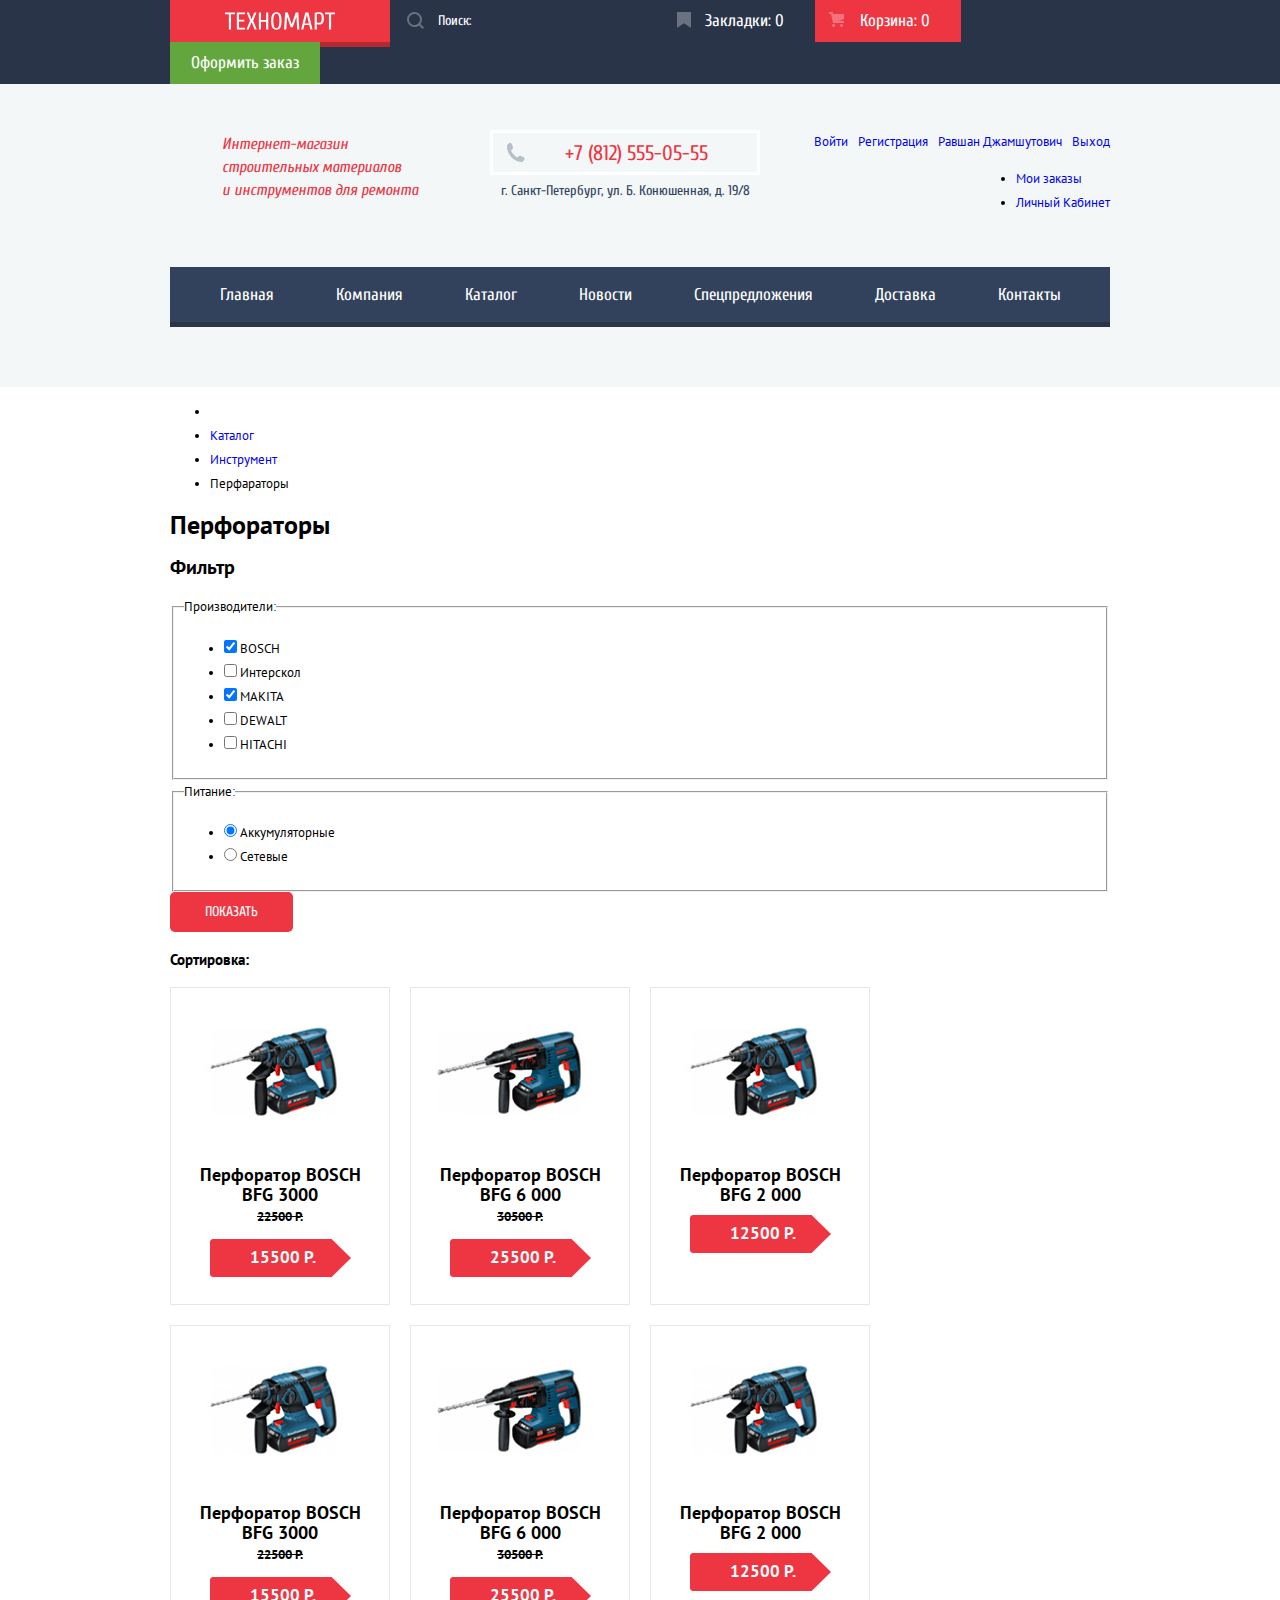
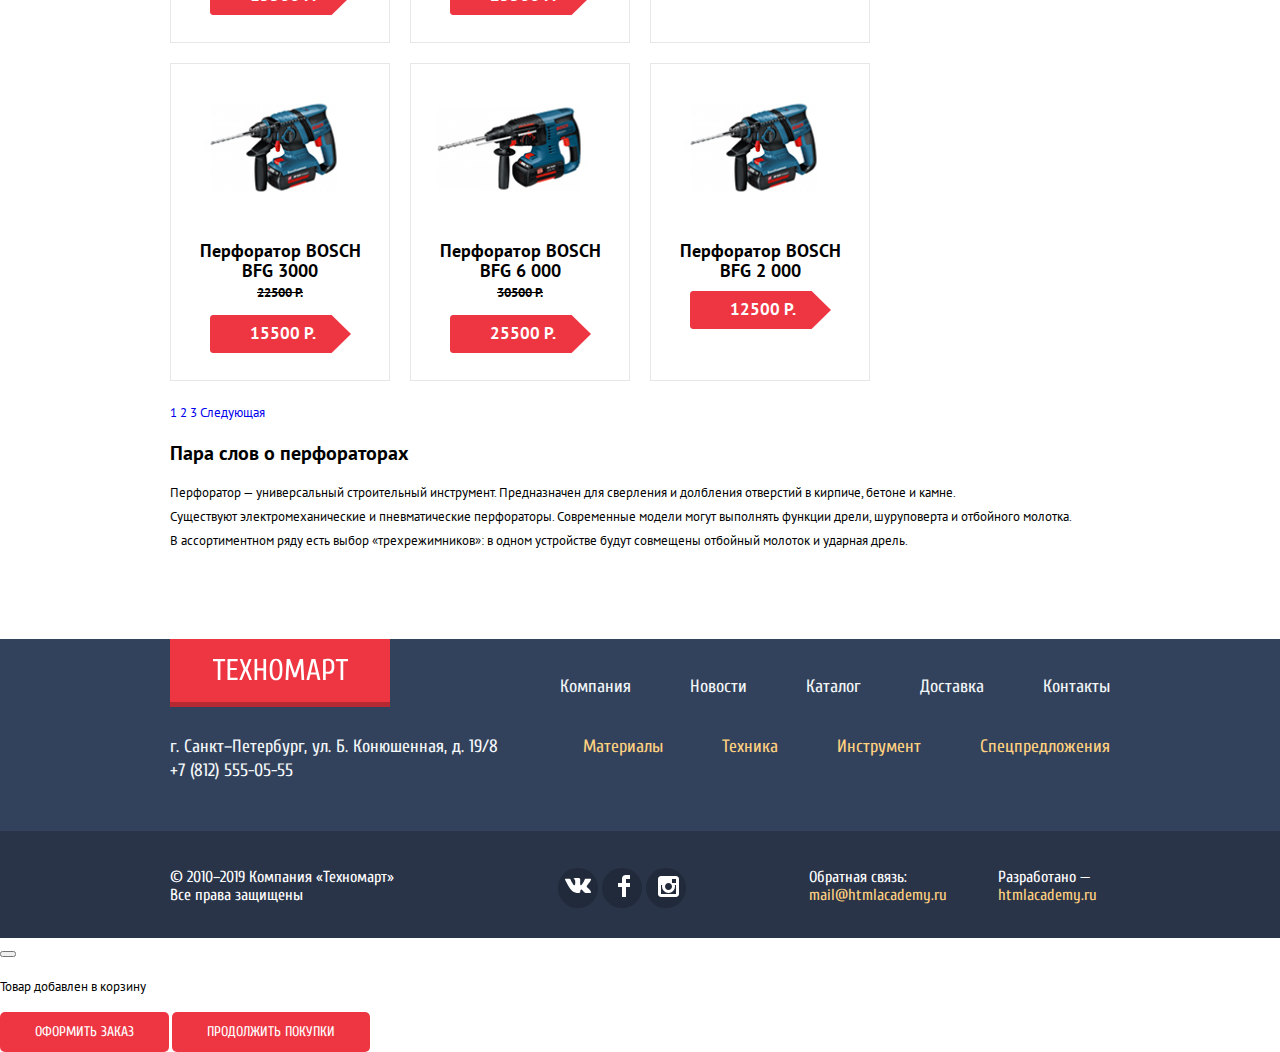
==== commit 03320e74: "Стилизовал footer" ====
--- a/catalog.html
+++ b/catalog.html
@@ -500,11 +500,9 @@
       <div class="container">
         <div class="footer-top-box">
           <div class="footer-main-nav">
-            <div class="footer-logo">
-            <a class="logo" href="index.html">
-              <img class="logo-image" width="136" height="22" src="img/icons/logo-technomart.svg" alt="Логотп техномарта">
-            </a>
-            </div>
+            <a class="footer-logo" href="index.html">
+              <img class="footer-logo-image" width="136" height="22" src="img/icons/logo-technomart.svg" alt="Логотп техномарта">
+              </a>
             <ul class="footer-nav-list">
               <li class="footer-nav-item">
                 <a class="footer-nav-link" href="#">
@@ -531,15 +529,15 @@
                   Контакты
                 </a>
               </li>
-            </ul>   
-          </div>  
+            </ul>
+          </div>
           <div class="footer-nav">
             <div class="footer-contacts">
-              <address>
-                г.Санкт-Петербург, ул.Б. Конюшенная д. 19/8
+              <address class="footer-contacts-adress">
+                г. Санкт–Петербург, ул. Б. Конюшенная, д. 19/8
               </address>
               <a class="footer-contacts-tel" href="tel:+781255505555">
-                +7(812)5550555  
+                +7 (812) 555-05-55
               </a>
             </div>
             <ul class="footer-category-list">
@@ -559,9 +557,8 @@
                 </a>
               </li>
               <li class="footer-category-item">
-                <a class="footer-category-link" href="#"
-                >Спецпредложения
-              </a>
+                <a class="footer-category-link" href="#">Спецпредложения
+                </a>
               </li>
             </ul>
           </div>
@@ -571,35 +568,39 @@
     <div class="footer-bottom">
       <div class="container">
         <div class="footer-bottom-box">
-          <div class="copyright">
           <p class="copyright-preveiw">
-            &#169;2010-2017 Компания &#171;Техномарт&#187;
+            &#169; 2010–2019 Компания &#171;Техномарт&#187;
             <br>
             Все права защищены
           </p>
-          </div>
-          <ul class="social">
+          <ul class="social-list">
             <li class="social-item">
-              <a class="social-links" href="#">ВК</a>
+              <a class="social-links social-links-vk" href="#">
+                <svg xmlns="http://www.w3.org/2000/svg" width="26" height="15" viewBox="0 0 26 15"><path fill="#FFF" d="M16.138 11.51c.956-.309 2.18 2.04 3.483 2.939.978.681 1.727.534 1.727.534l3.473-.05s1.815-.112.957-1.554c-.071-.12-.503-1.069-2.585-3.022-2.177-2.043-1.882-1.712.739-5.244 1.597-2.153 2.236-3.468 2.036-4.028-.192-.539-1.365-.399-1.365-.399L20.69.713c-.381.001-.704.119-.851.515-.003.004-.621 1.666-1.445 3.079-1.741 2.989-2.436 3.148-2.724 2.961-.661-.433-.494-1.737-.494-2.664 0-2.897.432-4.105-.846-4.417-.427-.104-.739-.172-1.828-.182-1.392-.021-2.574 0-3.244.329-.445.223-.786.712-.579.74.26.035.843.16 1.155.586.401.552.389 1.789.389 1.789s.229 3.411-.54 3.834c-.528.29-1.25-.302-2.803-3.016-.793-1.388-1.392-2.922-1.392-2.922s-.116-.285-.326-.441c-.25-.185-.6-.244-.6-.244L.848.684S.29.7.085.946c-.182.218-.015.668-.015.668s2.909 6.881 6.203 10.347c3.02 3.182 6.452 2.971 6.452 2.971h1.555s.469-.054.709-.312c.224-.24.214-.691.214-.691s-.031-2.109.935-2.419z"/></svg>
+              </a>
             </li>
             <li class="social-item">
-              <a class="social-links" href="#">ФБ</a>
+              <a class="social-links social-links-fb" href="#">
+                <svg xmlns="http://www.w3.org/2000/svg" width="12" height="22" viewBox="0 0 12 22"><path fill="#FFF" d="M12 4V0H8a4 4 0 0 0-4 4v4H0v4h4v10h4V12h4V8H8V4h4z"/></svg>
+              </a>
             </li>
             <li class="social-item">
-              <a class="social-links" href="#">Инст</a>
+              <a class="social-links social-links-inst" href="#">
+                <svg xmlns="http://www.w3.org/2000/svg" width="21" height="21" viewBox="0 0 21 21"><path fill="#FFF" d="M18 0H3C1.35 0 0 1.35 0 3v15c0 1.65 1.35 3 3 3h15c1.65 0 3-1.35 3-3V3c0-1.65-1.35-3-3-3zm-7.5 7c1.93 0 3.5 1.57 3.5 3.5S12.43 14 10.5 14 7 12.43 7 10.5 8.57 7 10.5 7zM18 18H3V9h1.181A6.504 6.504 0 0 0 4 10.5a6.5 6.5 0 1 0 13 0 6.45 6.45 0 0 0-.181-1.5H18v9zm0-11h-4V3h4v4z"/></svg>
+              </a>
             </li>
           </ul>
           <div class="feedback">
-          <p class="feedback-preveiw">
-            Обрантная связь:
-            <br>
-            <a href="#">mail@htmlacademy.ru</a>
-          </p>
-          <p class="developed-preveiw" >
-            Разработано- 
-            <br>
-            <a href="#">htmlacademy.ru</a>
-          </p>
+            <p class="feedback-preveiw">
+              Обратная связь:
+              <br>
+              <a href="#">mail@htmlacademy.ru</a>
+            </p>
+            <p class="developed-preveiw">
+              Разработано —
+              <br>
+              <a href="#">htmlacademy.ru</a>
+            </p>
           </div>
         </div>
       </div>
--- a/css/style.css
+++ b/css/style.css
@@ -44,7 +44,7 @@
 .btn {
   display: inline-block;
   padding: 11px 35px;
-  font: "Cuprum", "Arial", san-serif;
+  font-family: "Cuprum", "Arial", san-serif;
   font-size: 14px;
   line-height: 18px;
   text-align: center;
@@ -209,7 +209,7 @@
   left: 17px;
   width: 14px;
   height: 16px;
-  background-image: url("../img/icons/icon-bookmark.svg")
+  background-image: url("../img/icons/icon-bookmark.svg");
 }
 
 .header-top-btn-cart::before {
@@ -217,7 +217,7 @@
   left: 14px;
   width: 15px;
   height: 15px;
-  background-image: url("../img/icons/icon-cart.svg")
+  background-image: url("../img/icons/icon-cart.svg");
 }
 
 .header-top-btn-full {
@@ -265,7 +265,7 @@
 
 .header-main {
   background-repeat: repeat;
-  background-image: url('../img/top-background.jpg');
+  background-image: url("../img/top-background.jpg");
   background-size: 20px 20px;
 }
 
@@ -320,7 +320,7 @@
   left: 13px;
   width: 19px;
   height: 19px;
-  background-image: url("../img/icons/icon-phone.svg")
+  background-image: url("../img/icons/icon-phone.svg");
 }
 
 .header-contacts-address {
@@ -350,7 +350,7 @@
 }
 
 .authorization-item {
-  margin-right: 10px
+  margin-right: 10px;
 }
 
 .authorization-item:last-child {
@@ -481,7 +481,7 @@
 
 .authorization-bottom-link:active {
   opacity: 0.3;
-  color: #32425c
+  color: #32425c;
 }
 
 .authorization-user-list.hide {
@@ -615,18 +615,18 @@
   margin-top: 13px;
   padding-left: 10px;
   padding-right: 10px;
-  background-color: rgba(0,0,0,0.1);
+  background-color: rgba(0, 0, 0, 0.1);
 }
 
 .features-box-btn:hover {
-  background-color: rgba(0,0,0,0.2);
+  background-color: rgba(0, 0, 0, 0.2);
 }
 
 .features-box-btn:active {
-  background-color: rgba(0,0,0,0.3);
-}
-
-.bottom-features-wrap{
+  background-color: rgba(0, 0, 0, 0.3);
+}
+
+.bottom-features-wrap {
   display: flex;
 }
 
@@ -648,6 +648,7 @@
   background-color: #8ed78f;
   margin-bottom: 20px;
 }
+
 .features-box.discounts::after {
   right: 45px;
   top: 25px;
@@ -730,7 +731,7 @@
   margin-bottom: 20px;
 }
 
-.popular-header { 
+.popular-header {
   padding-left: 29px;
   padding-right: 23px;
   height: 89px;
@@ -757,73 +758,150 @@
   margin-top: 23px;
 }
 
-.buy-btn {
+.popular-item {
+  position: relative;
+  text-align: center;
+  font-weight: bold;
+}
+
+.flag {
+  position: absolute;
+  top: -1px;
+  right: -1px;
+
+  width: 60px;
+  height: 60px;
+
+  text-indent: -1000px;
+  overflow: hidden;
+  z-index: 20;
+}
+
+.product-btns-wrap {
+  display: none;
+}
+
+.flag-new {
+  background: url("/img/product/new-flag.png") no-repeat 0 0;
+}
+
+.product-btns-wrap {
+  position: absolute;
+  top: 1px;
+  left: 0;
+
+  width: 218px;
+  height: 135px;
+  padding: 40px 0;
+
+  background-color: rgba(255, 255, 255, 0.9);
+  z-index: 10;
+}
+
+.product-btns-wrap .buy-btn,
+.product-btns-wrap .adding-bookmarks-btn {
+  display: block;
+  width: 129px;
+  margin: 0 auto;
+  margin-bottom: 7px;
+  padding: 7px 0;
+
   background-color: #63a63e;
-  border: none;
-  border-radius: 5%;
-}
-
-.buy-btn:hover {
+  border: 3px solid #63a63e;
+  border-bottom-color: #367315;
+  border-radius: 3px;
+
+  color: white;
+  font-size: 14px;
+  font-weight: normal;
+  font-family: "Cuprum", "Arial", sans-serif;
+  line-height: 18px;
+  text-decoration: none;
+  text-transform: uppercase;
+}
+
+.product-btns-wrap .buy-btn:hover {
   background-color: #5fbb2d;
-  border: none;
-}
-
-.buy-btn:active {
+  border-color: #5fbb2d;
+  border-bottom-color: #367315;
+}
+
+.product-btns-wrap .buy-btn:active {
   background-color: #518534;
-  border-top: none;
-}
-
-.adding-bookmarks-btn {
+  border-color: #518534;
+}
+
+.product-btns-wrap .adding-bookmarks-btn:hover {
   background-color: #ffffff;
-  border: none;
-  text-transform: uppercase;
+  border-color: #32425c;
+}
+
+.product-btns-wrap .adding-bookmarks-btn:active {
+  opacity: 0.3;
+}
+
+.popular-item .adding-bookmarks-btn {
   color: #32425c;
-}
-
-.adding-bookmarks-btn:hover {
-  color: #32425c;
-}
-
-.adding-bookmarks-btn:active {
-  color: #32425c;
-  opacity: 0.3;
+  background: white;
+  border-bottom-color: #63a63e;
+}
+
+.popular-item .product-btns-wrap {
+  display: none;
+}
+
+.popular-item:hover .product-btns-wrap {
+  display: block;
+}
+
+.popular-item:hover {
+  box-shadow: 0px 5px 10px 5px grey;
 }
 
 .product-title {
   font-size: 18px;
   line-height: 20px;
   color: #000000;
-  font-weight: bold;
-  text-align: center;
-  margin: 0;
-  padding-left: 24px;
-  padding-right: 22px;
-}
-
-.product-price-old {
-  font-family: 'PT Sans';
+  margin: 0;
+
+  min-height: 40px;
+  padding: 0 25px;
+}
+
+.product-price-discount {
   font-size: 17px;
   line-height: 18px;
   color: #a9a9a9;
-  text-align: center;
-  padding-top: 12px; 
+  padding-top: 12px;
   font-weight: bold;
+
+  min-height: 30px;
+
+  margin-bottom: 10px;
+
+  color: #999;
+  text-decoration: line-through;
 }
 
 .product-price-actual {
   font-size: 17px;
   line-height: 18px;
   color: #ffffff;
-  font-weight: bold;
-  background-image: url(/img/icons-technomart/red-button.svg);
-}
-a.product-price-actual {
+  position: relative;
+  margin: 10px auto;
+  margin-bottom: 20px;
+  padding: 10px 30px;
+  width: 141px;
+
+  background-image: url(/img/icons/red-button.svg);
+}
+
+.product-price-actual {
   display: block;
   width: 141px;
   height: 38px;
   position: relative;
-  top: 11px;
-  left: 43px;
+
   padding-top: 9px;
   padding-left: 36px;
 }
@@ -858,19 +936,32 @@
   margin-right: 0;
 }
 
-.popular-header-company{
+.popular-header-company {
   margin-top: 21px;
-
+}
+
+.catalog-company-list .popular-item {
+  display: flex;
+  justify-content: center;
+  align-items: center;
+}
+.catalog-company-list .popular-item:active {
+  opacity: 0.3;
 }
 /*-------------Стили для раздела Servises---------------*/
 .services {
   background-image: url(/img/top-background.jpg);
+  margin-top: 85px;
+  height: 522px;
 }
 
 .services-title {
+  font-family: "Cuprum", "Arial", sans-serif;
   font-size: 30px;
   line-height: 30px;
   text-transform: uppercase;
+  margin: 0;
+  padding-top: 68px;
 }
 
 .services-preview-title {
@@ -879,12 +970,36 @@
   text-transform: uppercase;
 }
 
-.services-label-wrap {
+.services-content {
+  display: flex;
+}
+
+.services-wrap {
+  border: none;
+}
+
+.services-wrap legend {
+  display: none;
+}
+
+.services-list {
+  list-style: none;
+  margin: 0;
+  padding: 0;
+}
+
+.services-item {
+  font-family: "Cuprum", "Arial", sans-serif;
   font-size: 21px;
   line-height: 30px;
 }
 
+.services-item-input {
+  display: none;
+}
+
 .services-item-label {
+  display: block;
   background-color: #32425c;
   color: #ffffff;
 }
@@ -909,7 +1024,8 @@
   font-size: 18px;
   line-height: 20px;
 }
-/*------------Стили для страницы Cataloga-----*/
+
+/*------------Стили для страницы Catalog-----*/
 .catalog-list {
   display: flex;
   flex-wrap: wrap;
@@ -917,6 +1033,7 @@
   padding: 0;
   list-style: none;
 }
+
 .catalog-list .popular-item {
   width: 220px;
   height: 318px;
@@ -924,89 +1041,104 @@
   margin-bottom: 20px;
   padding: 1px;
 }
-/*------------Стили для раздела Popular--------*/
-/* .popular-header {
-  background-color: #f9f5f0;
-}
-
-.popular-title {
-  font-size: 30px;
-  line-height: 30px;
-  color: #32425c;
-  text-transform: uppercase;
-}
-
-
-
-.product-title {
-  font-size: 18px;
-  line-height: 20px;
-  color: #000000;
-  font-weight: bold;
-}
-
-
-.popular-item {
-  border: 1px solid #e7e7e7;
-} */
-/*-------------Стили для раздела Servises---------------*/
-/* .services,
-.description {
-  background-image: url(/img/top-background.jpg);
-}
-
-.services-title {
+
+/*-------------Стили для about----------*/
+
+.company-box {
+  display: flex;
+  min-width: 536px;
+  padding-top: 48px;
+}
+
+.company-wrap {
+  min-height: 323px;
+}
+
+.company-about {
+  min-width: 535px;
+  margin-right: 104px;
+}
+
+.company-contacts {
+  min-width: 301px;
+}
+
+.about-title,
+.contacts-title {
+  font-family: "Cuprum", "Arial", sans-serif;
   font-size: 30px;
   line-height: 30px;
   text-transform: uppercase;
-}
-
-.services-preview-title {
-  font-size: 36px;
-  line-height: 36px;
-  text-transform: uppercase;
-}
-
-.services-label-wrap {
-  font-size: 21px;
-  line-height: 30px;
-}
-
-.services-item-label {
-  background-color: #32425c;
-  color: #ffffff;
-}
-
-.services-item-label:hover {
-  background-color: #293449;
-}
-
-.services-item-label:active {
-  background-color: #ffffff;
-  color: #32425c;
-}
-
-.about-title,
-.contacts-title {
-  font-size: 30px;
-  line-height: 30px;
-  text-transform: uppercase;
+  margin: 0;
+  padding-top: 30px;
+}
+
+.preview-about,
+.preview-contacts {
+  margin: 0;
+  padding-top: 25px;
+}
+
+.about-list {
+  list-style: none;
+  margin: 0;
+  padding: 0;
 }
 
 .about-item {
+  font-family: "Cuprum", "Arial", sans-serif;
   font-size: 18px;
   line-height: 20px;
-} */
+  padding-left: 36px;
+  padding-top: 20px;
+}
+.details-btn {
+  margin-top: 36px;
+  padding: 11px 40px;
+}
+
+.contacts-map-image {
+  margin-top: 33px;
+}
+
+.write-us-btn {
+  margin-top: 31px;
+  padding: 11px 62px;
+}
+
 /*-----------------Стили для футера---------------*/
-/* .footer-top {
+.footer {
+  margin-top: 86px;
+}
+
+.footer-top {
+  font-family: "Cuprum", "Arial", sans-serif;
   background-color: #32425c;
   font-size: 18px;
   line-height: 24px;
   color: #f3f7f9;
 }
 
+.footer-main-nav {
+  display: flex;
+  justify-content: space-between;
+}
+
+.footer-nav-item {
+  padding-top: 36px;
+}
+
+.footer-nav-item:not(:last-of-type) {
+  padding-right: 59px;
+}
+
 .footer-logo {
+  display: block;
   background-color: #ee3643;
+  width: 220px;
+  height: 63px;
+  padding: 12px;
+  box-shadow: 0 5px 0 0 #b52933;
 }
 
 .footer-logo:hover {
@@ -1017,12 +1149,26 @@
   background-color: #ba2732;
 }
 
+.footer-logo-image {
+  display: block;
+  width: 135px;
+  height: 37px;
+  margin: 0 auto;
+}
+
 .footer-contacts address {
   font-style: normal;
 }
 
 .footer-contacts-tel {
   color: #f3f7f9;
+}
+
+.footer-nav-list {
+  margin: 0;
+  padding: 0;
+  list-style: none;
+  display: flex;
 }
 
 .footer-nav-list a {
@@ -1078,7 +1224,90 @@
 .feedback a:active {
   text-decoration: none;
   color: #ee3643;
-} */
+}
+
+.footer-nav {
+  padding-top: 33px;
+  display: flex;
+  justify-content: space-between;
+  padding-bottom: 48px;
+}
+.footer-category-list {
+  list-style: none; 
+  display: flex;
+  margin: 0;
+  padding: 0;
+}
+
+.footer-category-item:not(:last-of-type) {
+  padding-right: 59px;
+}
+
+.footer-bottom-box {
+  display: flex;
+  padding-top: 37px;
+  padding-bottom: 30px;
+}
+
+.copyright-preveiw {
+  font-family: "Cuprum", "Arial", sans-serif;
+  margin: 0;
+  
+}
+
+.social-list {
+  display: flex;
+    list-style: none;
+    margin: 0;
+    padding-left: 160px;
+}
+
+.feedback {
+  font-family: "Cuprum", "Arial", sans-serif;
+  display: flex;
+}
+
+.social-item {
+  background-color: #212a3a;
+  border-radius: 50%;
+  width: 40px;
+  height: 40px;
+  margin-left: 4px;
+  
+}
+
+.social-links {
+  display: block;
+  position: relative;
+}
+
+.social-links-vk {
+  top: 9px;
+  left: 7px;
+}
+
+.social-links-fb {
+  top: 7px;
+  left: 16px;
+}
+
+.social-links-inst{
+  top: 8px;
+  left: 12px;
+}
+
+.feedback {
+  padding-left: 123px;
+}
+
+.feedback-preveiw,
+.developed-preveiw {
+  margin: 0;
+}
+
+.developed-preveiw{
+  padding-left: 51px;
+}
 /*---Параметры для хедера---*/
 /* .header {
   min-height: 320px;
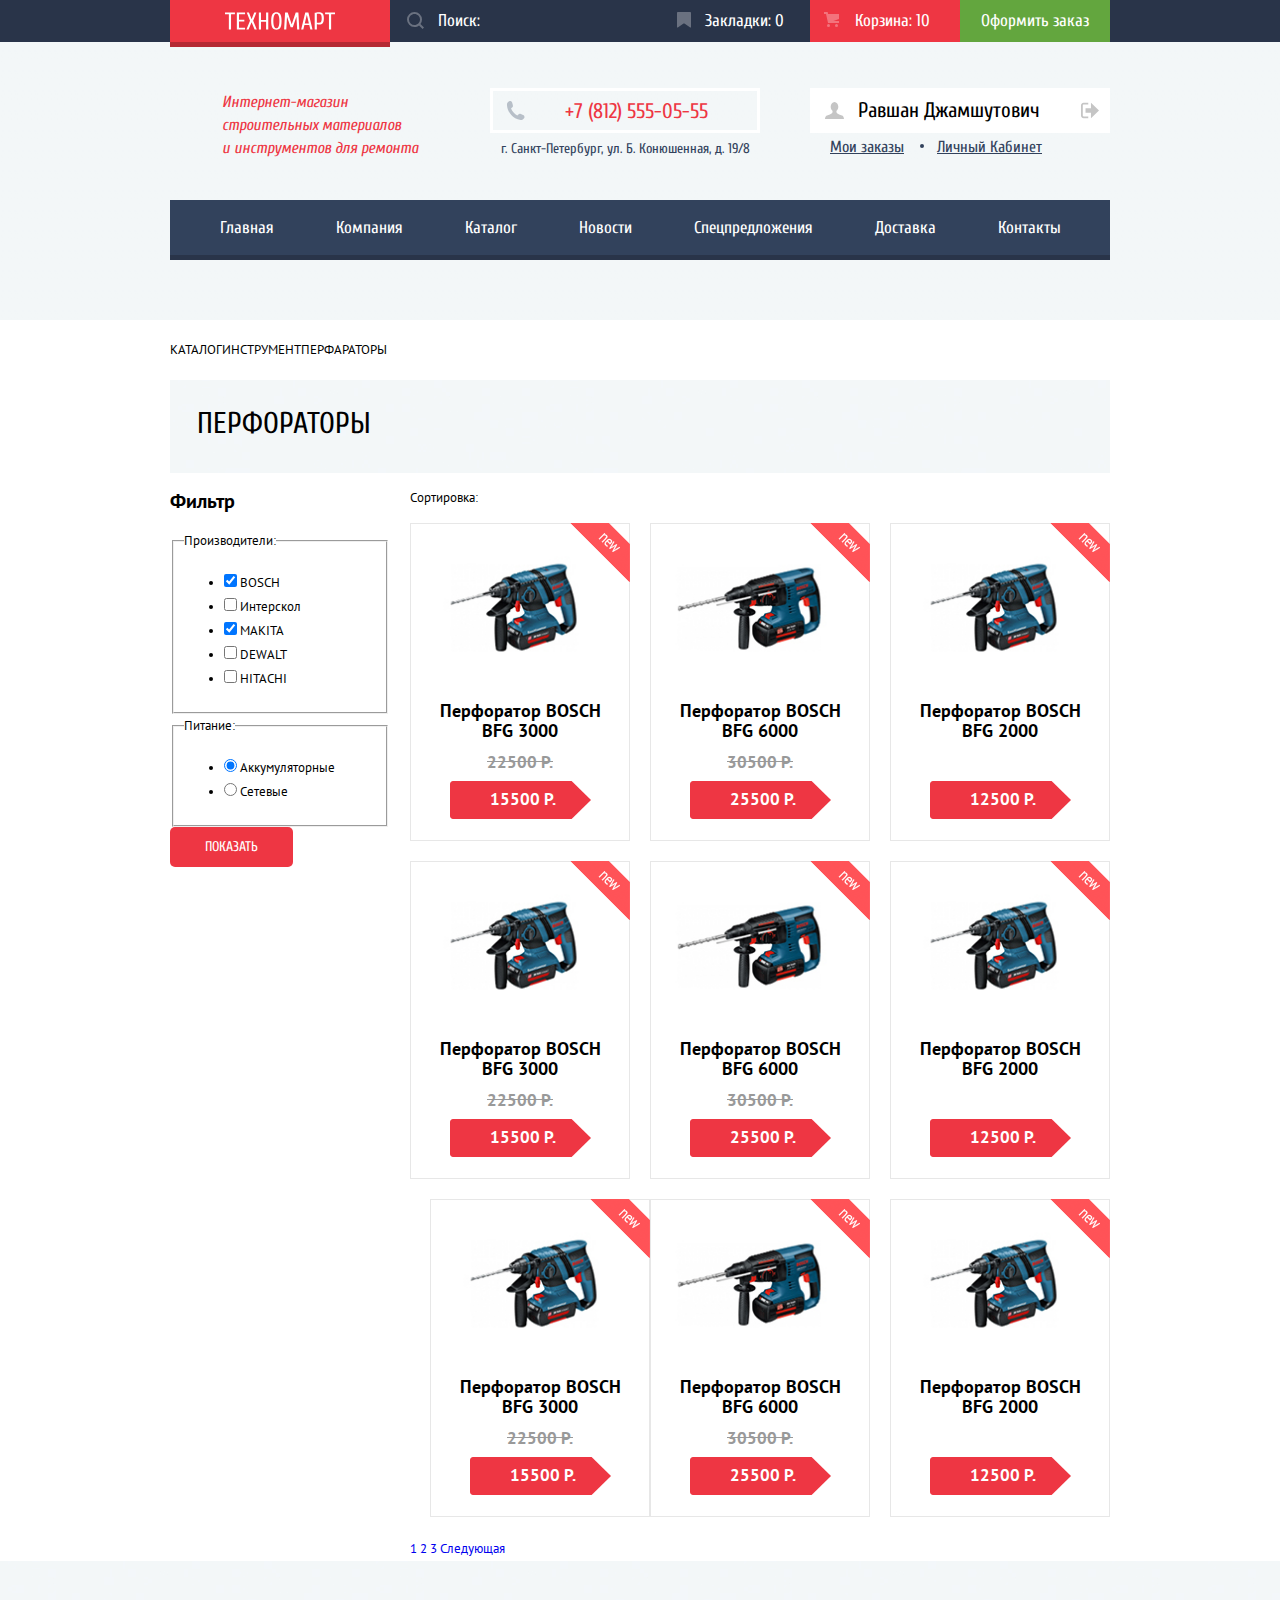
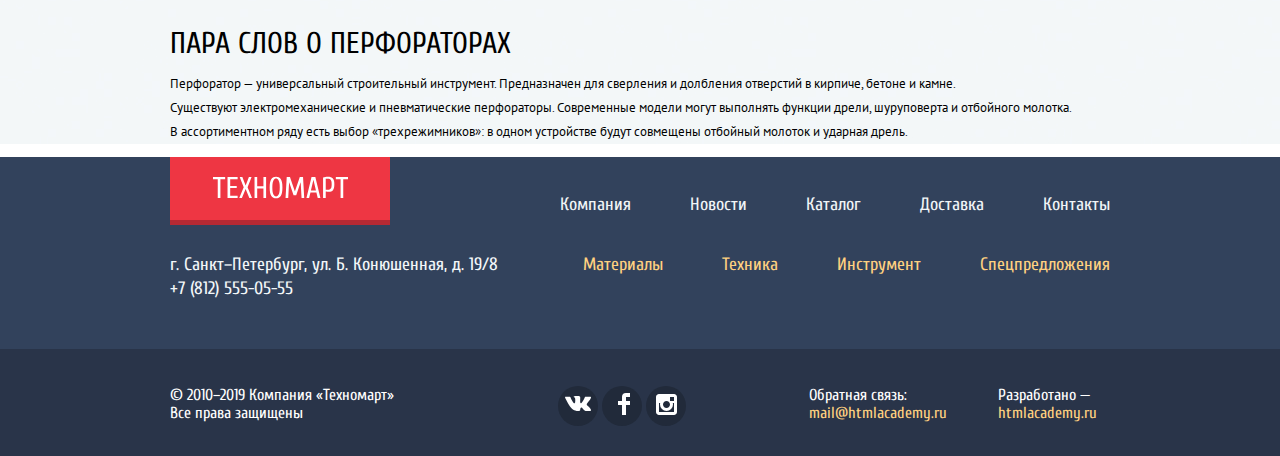
==== commit e0778033: "Стилизую страницу Каталога" ====
--- a/catalog.html
+++ b/catalog.html
@@ -32,7 +32,7 @@
           Закладки: 0
         </a>
         <a class="header-top-btn header-top-btn-cart header-top-btn-full" href="#">
-          Корзина: 0
+          Корзина: 10
         </a>
         <a class="header-order-btn" href="#">
           Оформить заказ
@@ -43,9 +43,7 @@
       <div class="container">
         <div class="header-main-info">
           <p class="header-main-about">
-            Интернет-магазин <br>
-            строительных материалов <br>
-            и инструментов для ремонта
+            Интернет-магазин строительных&nbsp;материалов и&nbsp;инструментов&nbsp;для ремонта
           </p>
           <div class="header-contacts">
             <a class="header-contacts-tel" href="tel:+78125550555">
@@ -56,42 +54,44 @@
             </address>
           </div>
           <div class="authorization">
-            <div class="authorization">
-              <ul class="authorization-list">
-                <li class="authorization-item">
-                  <a class="authorization-btn login" href="#">
-                    Войти
-                  </a>
-                </li>
-                <li class="authorization-item">
-                  <a class="authorization-btn registration" href="#">
-                    Регистрация
-                  </a>
-                </li>
-                <li class="authorization-item hide">
-                  <a href="#" class="authorization-btn user">
-                    Равшан Джамшутович
-                  </a>
-                </li>
-                <li class="authorization-item hide">
-                  <a href="#" class="authorization-btn exit">
-                    Выход
-                  </a>
-                </li>
-              </ul>
-              <ul class="personal-area-list hide">
-                <li class="personal-area-item">
-                  <a class="my-order" href="#">
-                    Мои заказы
-                  </a>
-                </li>
-                <li class="personal-area-item">
-                  <a class="personal-area" href="#">
-                    Личный Кабинет
-                  </a>
-                </li>
-              </ul>
-            </div>
+            <ul class="authorization-list-login hide">
+              <li class="authorization-item login">
+                <a class="authorization-link" href="#">
+                  <svg class="authorization-icon" xmlns="http://www.w3.org/2000/svg" width="20" height="17" viewBox="0 0 20 17"><path d="M14.875 8.5L6 0v6H0v5h6v6z"/><path d="M16.986 15.01h-5.027V17h5.027c2.178 0 3.004-1.81 3.029-3.026V3.028C19.99 1.811 19.164 0 16.986 0h-5.027v1.99h5.027c.839 0 .992.681 1.01 1.057v10.904c-.017.376-.171 1.059-1.01 1.059z"/></svg>
+                  Войти
+                </a>
+              </li>
+              <li class="authorization-item registration">
+                <a class="authorization-link" href="#">
+                  Регистрация
+                </a>
+              </li>
+            </ul>
+            <ul class="authorization-user-list">
+              <li class="authorization-user-item user">
+                <a href="#" class="authorization-link">
+                  <svg class="authorization-icon" xmlns="http://www.w3.org/2000/svg" width="20" height="18" viewBox="0 0 20 18"><path fill="#c5c5c5" d="M17.881 14.166c-2.144-.735-4.256-1.666-5.207-2.39-.657-.501-.77-1.618-.517-2.415 1.118-.903 1.864-2.477 1.864-4.278C14.021 2.276 12.221 0 10 0S5.979 2.276 5.979 5.083c0 1.801.746 3.374 1.863 4.277.253.798.141 1.915-.517 2.416-.95.724-3.063 1.654-5.207 2.39S0 18 0 18h20s.025-3.099-2.119-3.834z"/></svg>
+                  Равшан Джамшутович
+                </a>
+              </li>
+              <li class="authorization-user-item exit">
+                <a href="#" class="authorization-link">
+                  <svg class="authorization-icon" xmlns="http://www.w3.org/2000/svg" width="21" height="17" viewBox="0 0 21 17"><g><path d="M21 8.5L12.125 0v6h-6v5h6v6z"/><path d="M3.106 13.952V3.048c.018-.376.171-1.057 1.01-1.057h5.027V0H4.116C1.938 0 1.112 1.81 1.087 3.027v10.946C1.112 15.189 1.938 17 4.116 17h5.027v-1.99H4.116c-.839 0-.992-.683-1.01-1.058z"/></g></svg>
+                </a>
+              </li>
+            </ul>
+            <ul class="authorization-bottom-list">
+              <li class="authorization-bottom-item">
+                <a class="authorization-bottom-link" href="#">
+                  Мои заказы
+                </a>
+              </li>
+              <li class="authorization-bottom-item">
+                <a class="authorization-bottom-link" href="#">
+                  Личный Кабинет
+                </a>
+              </li>
+            </ul>
           </div>
         </div>
         <nav class="header-nav">
@@ -139,8 +139,7 @@
   <main>
     <div class="breadcrumbs">
       <div class="container">
-        <div class="breadcrumbs-box">
-          <ul class="breadcrumbs-list">
+        <ul class="breadcrumbs-list">
           <li class="breadcrumbs-item">
             <a class="breadcrumbs-link" href="index.html"></a>
           </li>
@@ -157,15 +156,14 @@
           <li class="breadcrumbs-item">
             <a class="breadcrumbs-link">Перфараторы</a>
           </li>
-          </ul>
-        </div>  
+        </ul>
       </div>
     </div>
     <div class="catalog-header">
       <div class="container">
-        <h1 class="catalog-title">
+        <p class="catalog-title">
           Перфораторы
-        </h1>
+        </p>
       </div>
     </div>
     <div class="catalog">
@@ -236,229 +234,253 @@
         </section>
         <div class="catalog-content">
           <div class="catalog-sorting">
-            <h3 class="catalog-sorting-title">
+            <p class="catalog-sorting-title">
               Сортировка:
-            </h3>
+            </p>
           </div>
           <div class="catalog-list-holder">
             <ul class="catalog-list">
               <li class="popular-item">
                 <article class="product">
-                  <a href="#" class="product-link">
+                  <div class="flag flag-new">
+                    новинка
+                  </div>
+                  <div class="product-btns-wrap">
+                    <a href="#" class="buy-btn">
+                      Купить
+                    </a>
+                    <a href="#" class="adding-bookmarks-btn">
+                      В закладки
+                    </a>
+                  </div>
+                  <div class="product-box-image">
                     <img class="product-item-image" width="218" height="170" src="img/product/perforator_1.jpg" alt="Фотография товара">
-                  </a>
-                  <div class="product-btns-wrap">
-                      <button class="buy-btn btn-product">
-                        Купить
-                      </button>
-                      <button class="adding-bookmarks-btn btn-product">
-                        В закладки
-                      </button>
-                    </div>
-                  <h3 class="product-title">
+                  </div>
+                  <div class="product-title">
                     Перфоратор BOSCH BFG 3000
-                  </h3>
-                  <div class="product-price-old">
-                    <del class="price-old">
+                  </div>
+                  <div class="product-price-discount">
                       22500 P.
-                    </del> 
-                  </div>
-                  <a href="#" class="product-price-actual">
+                  </div>
+                  <div class="product-price-actual">
                     15500 P.
-                  </a>
-                </article>
-              </li>
-              <li class="popular-item">
-                <article class="product">
-                  <a href="#" class="product-link">
+                  </div>
+                </article>
+              </li>
+              <li class="popular-item">
+                <article class="product">
+                  <div class="flag flag-new">
+                    новинка
+                  </div>
+                  <div class="product-btns-wrap">
+                    <a href="#" class="buy-btn">
+                      Купить
+                    </a>
+                    <a href="#" class="adding-bookmarks-btn">
+                      В закладки
+                    </a>
+                  </div>
+                  <div class="product-box-image">
                     <img class="product-item-image" width="218" height="170" src="img/product/perforator_2.jpg" alt="Фотография товара">
-                  </a>
-                  <div class="product-btns-wrap">
-                    <button class="buy-btn">
-                      Купить
-                    </button>
-                    <button class="adding-bookmarks-btn">
-                      В закладки
-                    </button>
-                  </div>
-                  <h3 class="product-title">
-                    Перфоратор BOSCH BFG 6 000
-                  </h3>
-                  <div class="product-price-old">
-                    <del class="price-old">
+                  </div>
+                  <div class="product-title">
+                    Перфоратор BOSCH BFG 6000
+                  </div>
+                  <div class="product-price-discount">
                       30500 P.
-                    </del> 
-                  </div>
-                  <a href="#" class="product-price-actual">
+                  </div>
+                  <div class="product-price-actual">
                     25500 P.
-                  </a>
-                </article>
-              </li>
-              <li class="popular-item">
-                <article class="product">
-                  <a href="#" class="product-link">
+                  </div>
+                </article>
+              </li>
+              <li class="popular-item">
+                <article class="product">
+                  <div class="flag flag-new">
+                    новинка
+                  </div>
+                  <div class="product-btns-wrap">
+                    <a href="#" class="buy-btn">
+                      Купить
+                    </a>
+                    <a href="#" class="adding-bookmarks-btn">
+                      В закладки
+                    </a>
+                  </div>
+                  <div class="product-box-image">
                     <img class="product-item-image" width="218" height="170" src="img/product/perforator_3.jpg" alt="Фотография товара">
-                  </a>
-                  <div class="product-btns-wrap">
-                    <button class="buy-btn">
-                      Купить
-                    </button>
-                    <button class="adding-bookmarks-btn">
-                      В закладки
-                    </button>
-                  </div>
-                  <h3 class="product-title">
-                    Перфоратор BOSCH BFG 2 000
-                  </h3>
-                  <a href="#" class="product-price-actual">
+                  </div>
+                  <div class="product-title">
+                    Перфоратор BOSCH BFG 2000
+                  </div>
+                  <div class="product-price-discount">
+                      
+                  </div>
+                  <div class="product-price-actual">
                     12500 P.
-                  </a>
-                </article>
-              </li>
-              <li class="popular-item">
-                <article class="product">
-                  <a href="#" class="product-link">
+                  </div>
+                </article>
+              </li>
+              <li class="popular-item">
+                <article class="product">
+                  <div class="flag flag-new">
+                    новинка
+                  </div>
+                  <div class="product-btns-wrap">
+                    <a href="#" class="buy-btn">
+                      Купить
+                    </a>
+                    <a href="#" class="adding-bookmarks-btn">
+                      В закладки
+                    </a>
+                  </div>
+                  <div class="product-box-image">
                     <img class="product-item-image" width="218" height="170" src="img/product/perforator_1.jpg" alt="Фотография товара">
-                  </a>
-                  <div class="product-btns-wrap">
-                    <button class="buy-btn">
-                      Купить
-                    </button>
-                    <button class="adding-bookmarks-btn">
-                      В закладки
-                    </button>
-                  </div>
-                  <h3 class="product-title">
+                  </div>
+                  <div class="product-title">
                     Перфоратор BOSCH BFG 3000
-                  </h3>
-                  <div class="product-price-old">
-                    <del class="price-old">
+                  </div>
+                  <div class="product-price-discount">
                       22500 P.
-                    </del> 
-                  </div>
-                  <a href="#" class="product-price-actual">
+                  </div>
+                  <div class="product-price-actual">
                     15500 P.
-                  </a>
-                </article>
-              </li>
-              <li class="popular-item">
-                <article class="product">
-                  <a href="#" class="product-link">
+                  </div>
+                </article>
+              </li>
+              <li class="popular-item">
+                <article class="product">
+                  <div class="flag flag-new">
+                    новинка
+                  </div>
+                  <div class="product-btns-wrap">
+                    <a href="#" class="buy-btn">
+                      Купить
+                    </a>
+                    <a href="#" class="adding-bookmarks-btn">
+                      В закладки
+                    </a>
+                  </div>
+                  <div class="product-box-image">
                     <img class="product-item-image" width="218" height="170" src="img/product/perforator_2.jpg" alt="Фотография товара">
-                  </a>
-                  <div class="product-btns-wrap">
-                    <button class="buy-btn">
-                      Купить
-                    </button>
-                    <button class="adding-bookmarks-btn">
-                      В закладки
-                    </button>
-                  </div>
-                  <h3 class="product-title">
-                    Перфоратор BOSCH BFG 6 000
-                  </h3>
-                  <div class="product-price-old">
-                    <del class="price-old">
+                  </div>
+                  <div class="product-title">
+                    Перфоратор BOSCH BFG 6000
+                  </div>
+                  <div class="product-price-discount">
                       30500 P.
-                    </del> 
-                  </div>
-                  <a href="#" class="product-price-actual">
+                  </div>
+                  <div class="product-price-actual">
                     25500 P.
-                  </a>
-                </article>
-              </li>
-              <li class="popular-item">
-                <article class="product">
-                  <a href="#" class="product-link">
+                  </div>
+                </article>
+              </li>
+              <li class="popular-item">
+                <article class="product">
+                  <div class="flag flag-new">
+                    новинка
+                  </div>
+                  <div class="product-btns-wrap">
+                    <a href="#" class="buy-btn">
+                      Купить
+                    </a>
+                    <a href="#" class="adding-bookmarks-btn">
+                      В закладки
+                    </a>
+                  </div>
+                  <div class="product-box-image">
                     <img class="product-item-image" width="218" height="170" src="img/product/perforator_3.jpg" alt="Фотография товара">
-                  </a>
-                  <div class="product-btns-wrap">
-                    <button class="buy-btn">
-                      Купить
-                    </button>
-                    <button class="adding-bookmarks-btn">
-                      В закладки
-                    </button>
-                  </div>
-                  <h3 class="product-title">
-                    Перфоратор BOSCH BFG 2 000
-                  </h3>
-                  <a href="#" class="product-price-actual">
+                  </div>
+                  <div class="product-title">
+                    Перфоратор BOSCH BFG 2000
+                  </div>
+                  <div class="product-price-discount">
+                      
+                  </div>
+                  <div class="product-price-actual">
                     12500 P.
-                  </a>
-                </article>
-              </li>
-              <li class="popular-item">
-                <article class="product">
-                  <a href="#" class="product-link">
+                  </div>
+                </article>
+              </li>
+              <li class="popular-item">
+                <article class="product">
+                  <div class="flag flag-new">
+                    новинка
+                  </div>
+                  <div class="product-btns-wrap">
+                    <a href="#" class="buy-btn">
+                      Купить
+                    </a>
+                    <a href="#" class="adding-bookmarks-btn">
+                      В закладки
+                    </a>
+                  </div>
+                  <div class="product-box-image">
                     <img class="product-item-image" width="218" height="170" src="img/product/perforator_1.jpg" alt="Фотография товара">
-                  </a>
-                  <div class="product-btns-wrap">
-                    <button class="buy-btn">
-                      Купить
-                    </button>
-                    <button class="adding-bookmarks-btn">
-                      В закладки
-                    </button>
-                  </div>
-                  <h3 class="product-title">
+                  </div>
+                  <div class="product-title">
                     Перфоратор BOSCH BFG 3000
-                  </h3>
-                  <div class="product-price-old">
-                    <del class="price-old">
+                  </div>
+                  <div class="product-price-discount">
                       22500 P.
-                    </del> 
-                  </div>
-                  <a href="#" class="product-price-actual">
+                  </div>
+                  <div class="product-price-actual">
                     15500 P.
-                  </a>
-                </article>
-              </li>
-              <li class="popular-item">
-                <article class="product">
-                  <a href="#" class="product-link">
+                  </div>
+                </article>
+              </li>
+              <li class="popular-item">
+                <article class="product">
+                  <div class="flag flag-new">
+                    новинка
+                  </div>
+                  <div class="product-btns-wrap">
+                    <a href="#" class="buy-btn">
+                      Купить
+                    </a>
+                    <a href="#" class="adding-bookmarks-btn">
+                      В закладки
+                    </a>
+                  </div>
+                  <div class="product-box-image">
                     <img class="product-item-image" width="218" height="170" src="img/product/perforator_2.jpg" alt="Фотография товара">
-                  </a>
-                  <div class="product-btns-wrap">
-                    <button class="buy-btn">
-                      Купить
-                    </button>
-                    <button class="adding-bookmarks-btn">
-                      В закладки
-                    </button>
-                  </div>
-                  <h3 class="product-title">
-                    Перфоратор BOSCH BFG 6 000
-                  </h3>
-                  <div class="product-price-old">
-                    <del class="price-old">
+                  </div>
+                  <div class="product-title">
+                    Перфоратор BOSCH BFG 6000
+                  </div>
+                  <div class="product-price-discount">
                       30500 P.
-                    </del> 
-                  </div>
-                  <a href="#" class="product-price-actual">
+                  </div>
+                  <div class="product-price-actual">
                     25500 P.
-                  </a>
-                </article>
-              </li>
-              <li class="popular-item">
-                <article class="product">
-                  <a href="#" class="product-link">
+                  </div>
+                </article>
+              </li>
+              <li class="popular-item">
+                <article class="product">
+                  <div class="flag flag-new">
+                    новинка
+                  </div>
+                  <div class="product-btns-wrap">
+                    <a href="#" class="buy-btn">
+                      Купить
+                    </a>
+                    <a href="#" class="adding-bookmarks-btn">
+                      В закладки
+                    </a>
+                  </div>
+                  <div class="product-box-image">
                     <img class="product-item-image" width="218" height="170" src="img/product/perforator_3.jpg" alt="Фотография товара">
-                  </a>
-                  <div class="product-btns-wrap">
-                    <button class="buy-btn">
-                      Купить
-                    </button>
-                    <button class="adding-bookmarks-btn">
-                      В закладки
-                    </button>
-                  </div>
-                  <h3 class="product-title">
-                    Перфоратор BOSCH BFG 2 000
-                  </h3>
-                  <a href="#" class="product-price-actual">
+                  </div>
+                  <div class="product-title">
+                    Перфоратор BOSCH BFG 2000
+                  </div>
+                  <div class="product-price-discount">
+                      
+                  </div>
+                  <div class="product-price-actual">
                     12500 P.
-                  </a>
+                  </div>
                 </article>
               </li>
             </ul>
@@ -482,9 +504,9 @@
     </div>
     <div class="description">
       <div class="container">
-        <h2 class="description-title">
+        <p class="description-title">
           Пара слов о перфораторах
-        </h2>
+        </p>
         <p class="description-text">
           Перфоратор — универсальный строительный инструмент. Предназначен для сверления и долбления отверстий в кирпиче, бетоне и камне.
           <br>
@@ -567,8 +589,7 @@
     </div>
     <div class="footer-bottom">
       <div class="container">
-        <div class="footer-bottom-box">
-          <p class="copyright-preveiw">
+        <p class="copyright-preveiw">
             &#169; 2010–2019 Компания &#171;Техномарт&#187;
             <br>
             Все права защищены
@@ -602,7 +623,6 @@
               <a href="#">htmlacademy.ru</a>
             </p>
           </div>
-        </div>
       </div>
     </div>
   </footer>
--- a/css/style.css
+++ b/css/style.css
@@ -148,7 +148,7 @@
   padding: 12px 20px;
   padding-left: 48px;
   font-family: "Cuprum", "Arial", sans-serif;
-  font-size: 14px;
+  font-size: 17px;
   line-height: 18px;
   color: #ffffff;
   background-color: transparent;
@@ -182,7 +182,7 @@
   display: block;
   padding-top: 12px;
   padding-bottom: 12px;
-  padding-right: 31px;
+  min-width: 150px;
   padding-left: 45px;
   font-family: "Cuprum", "Arial", sans-serif;
   font-size: 17px;
@@ -472,7 +472,6 @@
   line-height: 18px;
   color: #32425c;
   text-decoration: underline;
-  text-decoration-color: #99a0ab;
 }
 
 .authorization-bottom-link:hover {
@@ -918,7 +917,9 @@
   width: 220px;
   height: 318px;
   margin-right: 20px;
+  margin-bottom: 20px;
   padding: 1px;
+
 }
 
 .popular-item {
@@ -936,10 +937,6 @@
   margin-right: 0;
 }
 
-.popular-header-company {
-  margin-top: 21px;
-}
-
 .catalog-company-list .popular-item {
   display: flex;
   justify-content: center;
@@ -1002,6 +999,10 @@
   display: block;
   background-color: #32425c;
   color: #ffffff;
+
+  padding: 20px 0;
+  padding-left: 24px;
+  width: 240px;
 }
 
 .services-item-label:hover {
@@ -1025,7 +1026,310 @@
   line-height: 20px;
 }
 
+/*-------------Стили для about----------*/
+.company {
+  margin-bottom: 86px;
+}
+
+.company-box {
+  display: flex;
+  min-width: 536px;
+  padding-top: 48px;
+}
+
+.company-wrap {
+  min-height: 323px;
+}
+
+.company-about {
+  min-width: 535px;
+  margin-right: 104px;
+}
+
+.company-contacts {
+  min-width: 301px;
+}
+
+.about-title,
+.contacts-title {
+  font-family: "Cuprum", "Arial", sans-serif;
+  font-size: 30px;
+  line-height: 30px;
+  text-transform: uppercase;
+  margin: 0;
+  padding-top: 30px;
+}
+
+.preview-about,
+.preview-contacts {
+  margin: 0;
+  padding-top: 25px;
+}
+
+.about-list {
+  list-style: none;
+  margin: 0;
+  padding: 0;
+}
+
+.about-item {
+  font-family: "Cuprum", "Arial", sans-serif;
+  font-size: 18px;
+  line-height: 20px;
+  padding-left: 36px;
+  padding-top: 20px;
+}
+.details-btn {
+  margin-top: 36px;
+  padding: 11px 40px;
+}
+
+.contacts-map-image {
+  margin-top: 33px;
+}
+
+.write-us-btn {
+  margin-top: 31px;
+  padding: 11px 62px;
+}
+
+/*-----------------Стили для футера---------------*/
+.footer-top {
+  font-family: "Cuprum", "Arial", sans-serif;
+  background-color: #32425c;
+  font-size: 18px;
+  line-height: 24px;
+  color: #f3f7f9;
+}
+
+.footer-main-nav {
+  display: flex;
+  justify-content: space-between;
+  
+}
+
+.footer-nav-item:not(:last-of-type) {
+  padding-right: 59px;
+}
+
+.footer-logo {
+  display: block;
+  background-color: #ee3643;
+  width: 220px;
+  height: 63px;
+  padding: 12px;
+  box-shadow: 0 5px 0 0 #b52933;
+}
+
+.footer-logo:hover {
+  background-color: #ca2c37;
+}
+
+.footer-logo:active {
+  background-color: #ba2732;
+}
+
+.footer-logo-image {
+  display: block;
+  width: 135px;
+  height: 37px;
+  margin: 0 auto;
+}
+
+.footer-contacts address {
+  font-style: normal;
+}
+
+.footer-contacts-tel {
+  color: #f3f7f9;
+}
+
+.footer-nav-list {
+  margin: 0;
+  padding: 0;
+  list-style: none;
+  display: flex;
+  margin-top: 36px;
+}
+
+.footer-nav-list a {
+  color: #f1f5f7;
+}
+
+.footer-nav-list a:hover {
+  text-decoration: underline;
+}
+
+.footer-nav-list a:active {
+  opacity: 0.5;
+  text-decoration: none;
+}
+
+.footer-category-list a {
+  color: #ffd180;
+}
+
+.footer-category-list a:hover {
+  text-decoration: underline;
+}
+
+.footer-category-list a:active {
+  opacity: 0.5;
+  text-decoration: none;
+}
+
+.footer-bottom {
+  background-color: #293449;
+}
+
+.copyright-preveiw {
+  color: #ffffff;
+  font-size: 16px;
+  line-height: 18px;
+}
+
+.feedback {
+  font-size: 16px;
+  line-height: 18px;
+  color: #ffffff;
+}
+
+.feedback a {
+  color: #ffd180;
+}
+
+.feedback a:hover {
+  text-decoration: underline;
+}
+
+.feedback a:active {
+  text-decoration: none;
+  color: #ee3643;
+}
+
+.footer-nav {
+  margin-top: 33px;
+  display: flex;
+  justify-content: space-between;
+  padding-bottom: 48px;
+}
+.footer-category-list {
+  list-style: none; 
+  display: flex;
+  margin: 0;
+  padding: 0;
+}
+
+.footer-category-item:not(:last-of-type) {
+  padding-right: 59px;
+}
+
+.footer-bottom .container {
+  display: flex;
+  padding-top: 37px;
+  padding-bottom: 30px;
+}
+
+.copyright-preveiw {
+  font-family: "Cuprum", "Arial", sans-serif;
+  margin: 0;
+  
+}
+
+.social-list {
+  display: flex;
+    list-style: none;
+    margin: 0;
+    padding-left: 160px;
+}
+
+.feedback {
+  font-family: "Cuprum", "Arial", sans-serif;
+  display: flex;
+}
+
+.social-item {
+  background-color: #212a3a;
+  border-radius: 50%;
+  width: 40px;
+  height: 40px;
+  margin-left: 4px;
+}
+
+.social-item:hover {
+  background-color: #ee3643;
+  transition: 0.2;
+}
+
+.social-item:active {
+  background-color: #ee3643;
+}
+
+.social-links {
+  display: block;
+  position: relative;
+}
+
+.social-links-vk {
+  top: 9px;
+  left: 7px;
+}
+
+.social-links-fb {
+  top: 7px;
+  left: 16px;
+}
+
+.social-links-inst{
+  top: 8px;
+  left: 10px;
+}
+
+.feedback {
+  padding-left: 123px;
+}
+
+.feedback-preveiw,
+.developed-preveiw {
+  margin: 0;
+}
+
+.developed-preveiw{
+  padding-left: 51px;
+}
+
+/*-------Стили для формы обратной связи------*/
+
+.popup {
+  position: fixed;
+  
+  background-color: #ffffff;
+  
+}
+
+.popup-feedback {
+  top: 120px;
+  left: 15%;
+
+  width: 620px;
+  box-shadow: 0 -5px 0 0 #ff5357;
+}
+
+.field-label {
+  font-family: "Cuprum", "Arial", sans-serif;
+  font-size: 18px;
+  line-height: 18px;
+}
+
+.popup-field-conteiner {
+  display: flex ;
+}
+
 /*------------Стили для страницы Catalog-----*/
+.hide {
+  display: none;
+}
+
 .catalog-list {
   display: flex;
   flex-wrap: wrap;
@@ -1042,514 +1346,67 @@
   padding: 1px;
 }
 
-/*-------------Стили для about----------*/
-
-.company-box {
-  display: flex;
-  min-width: 536px;
-  padding-top: 48px;
-}
-
-.company-wrap {
-  min-height: 323px;
-}
-
-.company-about {
-  min-width: 535px;
-  margin-right: 104px;
-}
-
-.company-contacts {
-  min-width: 301px;
-}
-
-.about-title,
-.contacts-title {
+.breadcrumbs-list {
+  display: flex;
+  justify-content: flex-start;
+  flex-wrap: wrap;
+  padding: 18px 0;
+  margin: 0;
+    
+  list-style: none;
+}
+
+.breadcrumbs-link {
+  font-family: "PT Sans", "Arial", sans-serif;
+  font-size: 13px;
+  line-height: 18px;
+  text-transform: uppercase;
+  color: #000000;
+}
+
+.catalog-title {
   font-family: "Cuprum", "Arial", sans-serif;
   font-size: 30px;
   line-height: 30px;
   text-transform: uppercase;
   margin: 0;
-  padding-top: 30px;
-}
-
-.preview-about,
-.preview-contacts {
-  margin: 0;
-  padding-top: 25px;
-}
-
-.about-list {
-  list-style: none;
-  margin: 0;
-  padding: 0;
-}
-
-.about-item {
-  font-family: "Cuprum", "Arial", sans-serif;
-  font-size: 18px;
-  line-height: 20px;
-  padding-left: 36px;
-  padding-top: 20px;
-}
-.details-btn {
-  margin-top: 36px;
-  padding: 11px 40px;
-}
-
-.contacts-map-image {
-  margin-top: 33px;
-}
-
-.write-us-btn {
-  margin-top: 31px;
-  padding: 11px 62px;
-}
-
-/*-----------------Стили для футера---------------*/
-.footer {
-  margin-top: 86px;
-}
-
-.footer-top {
-  font-family: "Cuprum", "Arial", sans-serif;
-  background-color: #32425c;
-  font-size: 18px;
-  line-height: 24px;
-  color: #f3f7f9;
-}
-
-.footer-main-nav {
-  display: flex;
-  justify-content: space-between;
-}
-
-.footer-nav-item {
-  padding-top: 36px;
-}
-
-.footer-nav-item:not(:last-of-type) {
-  padding-right: 59px;
-}
-
-.footer-logo {
-  display: block;
-  background-color: #ee3643;
-  width: 220px;
-  height: 63px;
-  padding: 12px;
-  box-shadow: 0 5px 0 0 #b52933;
-}
-
-.footer-logo:hover {
-  background-color: #ca2c37;
-}
-
-.footer-logo:active {
-  background-color: #ba2732;
-}
-
-.footer-logo-image {
-  display: block;
-  width: 135px;
-  height: 37px;
-  margin: 0 auto;
-}
-
-.footer-contacts address {
-  font-style: normal;
-}
-
-.footer-contacts-tel {
-  color: #f3f7f9;
-}
-
-.footer-nav-list {
-  margin: 0;
-  padding: 0;
-  list-style: none;
-  display: flex;
-}
-
-.footer-nav-list a {
-  color: #f1f5f7;
-}
-
-.footer-nav-list a:hover {
-  text-decoration: underline;
-}
-
-.footer-nav-list a:active {
-  opacity: 0.5;
-  text-decoration: none;
-}
-
-.footer-category-list a {
-  color: #ffd180;
-}
-
-.footer-category-list a:hover {
-  text-decoration: underline;
-}
-
-.footer-category-list a:active {
-  opacity: 0.5;
-  text-decoration: none;
-}
-
-.footer-bottom {
-  background-color: #293449;
-}
-
-.copyright-preveiw {
-  color: #ffffff;
-  font-size: 16px;
-  line-height: 18px;
-}
-
-.feedback {
-  font-size: 16px;
-  line-height: 18px;
-  color: #ffffff;
-}
-
-.feedback a {
-  color: #ffd180;
-}
-
-.feedback a:hover {
-  text-decoration: underline;
-}
-
-.feedback a:active {
-  text-decoration: none;
-  color: #ee3643;
-}
-
-.footer-nav {
-  padding-top: 33px;
-  display: flex;
-  justify-content: space-between;
-  padding-bottom: 48px;
-}
-.footer-category-list {
-  list-style: none; 
-  display: flex;
-  margin: 0;
-  padding: 0;
-}
-
-.footer-category-item:not(:last-of-type) {
-  padding-right: 59px;
-}
-
-.footer-bottom-box {
-  display: flex;
-  padding-top: 37px;
-  padding-bottom: 30px;
-}
-
-.copyright-preveiw {
-  font-family: "Cuprum", "Arial", sans-serif;
-  margin: 0;
-  
-}
-
-.social-list {
-  display: flex;
-    list-style: none;
-    margin: 0;
-    padding-left: 160px;
-}
-
-.feedback {
-  font-family: "Cuprum", "Arial", sans-serif;
-  display: flex;
-}
-
-.social-item {
-  background-color: #212a3a;
-  border-radius: 50%;
-  width: 40px;
-  height: 40px;
-  margin-left: 4px;
-  
-}
-
-.social-links {
-  display: block;
-  position: relative;
-}
-
-.social-links-vk {
-  top: 9px;
-  left: 7px;
-}
-
-.social-links-fb {
-  top: 7px;
-  left: 16px;
-}
-
-.social-links-inst{
-  top: 8px;
-  left: 12px;
-}
-
-.feedback {
-  padding-left: 123px;
-}
-
-.feedback-preveiw,
-.developed-preveiw {
-  margin: 0;
-}
-
-.developed-preveiw{
-  padding-left: 51px;
-}
-/*---Параметры для хедера---*/
-/* .header {
-  min-height: 320px;
-}
-
-.header-top {
-  width: 100%;
-  min-height: 42px;
-}
-
-.bookmarks-list {
-  display: flex;
-  min-height: 42px;
-  align-items: center;
-  flex-wrap: wrap;
-}
-
-.bookmark-item {
-  display: flex;
-  align-items: center;
-  flex-grow: 1;
-  min-height: 42px;
-}
-
-.bookmark-item a {
-  display: flex;
-  min-height: 42px;
-  align-items: center;
-  width: 100%;
-  justify-content: center;
-}
-
-.header-main {
-  min-height: 278px;
-}
-
-.header-main-info {
-
-  display: flex;
-  justify-content: space-around;
-
-}
-
-.header-main-preview {
-  margin: 0;
-}
-
-.authorization-list {
-  display: flex;
-  min-width: 281px;
-  justify-content: space-around;
-}
-
-.authorization-item:first-child {
-  display: flex;
-  min-width: 121px;
-  min-height: 45px;
-}
-
-.authorization-item:nth-child(2) {
-  min-width: 150px;
-  min-height: 45px;
-}
-
-
-
-.header-main-preview {
-  min-width: 196px;
-  min-height: 63px;
-}
-
-.header-nav-list {
-  display: flex;
-  flex-direction: row;
-  align-items: center;
-  justify-content: space-around;
-  min-height: 60px;
-}  */
-/*--------Стили для features---------*/
-/* .features p {
-  margin: 0;
-}
-
-.features-top-wrap {
-  margin-top: 59px;
-}
-
-.bottom-features-wrap {
-  margin-top: 20px;
-}
-
-.features-top-list {
-  display: flex;
-  justify-content: space-between;
-}
-
-.bottom-features-wrap {
-  display: flex;
-  justify-content: space-between;
-}
-
-.bottom-features-list {
-  display: flex;
-  flex-direction: column;
-  justify-content: space-between;
-}
-
-.popular-catalog {
-  padding-top: 20px;
-}
-
-.catalog-company {
-  min-height: 415px;
-}
-
-.popular-list {
-  display: flex;
-  justify-content: space-between;
-  flex-wrap: wrap;
-}
-
-.catalog-company-list {
-  flex-direction: row;
-}
-
-.catalog-product-list .popular-item {
-  min-height: 318px;
+  padding-left: 27px;
+  padding-top: 29px;
+  padding-bottom: 34px;
+  background-image: url(/img/top-background.jpg);
+}
+
+.catalog .container {
+  display: flex;
+}
+
+.filtres {
   min-width: 220px;
-}
-
-.catalog-company-list .popular-item {
-  min-height: 145px;
-  min-width: 220px;
-} */
-/*----------Стили для Company--------*/
-/* .company-box {
-  display: flex;
-  min-height: 536px;
-  justify-content: space-between;
-}
-
-.about {
-  flex-basis: 536px;
-}
-
-.contacts {
-  flex-basis: 104px;
-} */
-/*---------Стили для Футера-----------*/
-/* .footer-top-box {
-  display: flex;
-  flex-direction: column;
-  justify-content: space-between;
-  min-height: 193px;
-}
-
-.footer-main-left {
-  display: flex;
-  flex-direction: column;
-}
-
-.footer-main-nav {
-  display: flex;
-  justify-content: space-between;
-  align-items: flex-end;
-}
-
-.footer-contacts {
-  display: flex;
-  flex-direction: column;
-}
-
-.footer-nav {
-  display: flex;
-  justify-content: space-between;
-  min-height: 91px;
-}
-
-.footer-nav-list {
-  display: flex;
-  justify-content: space-between;
-  min-width: 543px;
-}
-
-.footer-category-list {
-  display: flex;
-  justify-content: space-between;
-  min-width: 521px;
-}
-
-.footer-logo {
-  min-height: 68px;
-}
-
-.footer-contacts {
-  min-height: 64px;
-}
-
-.footer-bottom-box {
-  display: flex;
-  justify-content: space-between;
-  align-items: center;
-
-}
-
-.copyright-preveiw {
-  min-width: 260px;
-}
-
-.feedback {
-  display: flex;
-  justify-content: space-between;
-}
-
-.social {
-  display: flex;
-} */
-/*----------------Стили страницы catalog-----------*/
-/*------------Стили для блока breadcrumbs-----------*/
-/* .breadcrumbs-box {
-  display: flex;
-  align-items: center;
-  min-height: 59px;
-}
-
-.breadcrumbs-list {
-  display: flex;
-  align-items: center;
-} */
-/*------------Стили для блока Description---------*/
-/* .description {
-  min-height: 261px;
-}
-
+  margin-right: 20px;
+}
+
+.catalog-list .popular-item {
+  margin-right: 0;
+  margin-left: 20px;
+}
+
+.catalog-list .popular-item:nth-of-type(1) {
+  margin-left: 0;
+}
+
+.catalog-list .popular-item:nth-of-type(4n) {
+  margin-left: 0;
+}
+
+
+.description {
+  background-image: url(/img/top-background.jpg);
+}
 .description-title {
+  font-family: "Cuprum", "Arial", sans-serif;
   font-size: 30px;
   line-height: 30px;
   text-transform: uppercase;
   margin: 0;
   padding-top: 68px;
-}
-
-.catalog-item {
-  border: 1px solid #e7e7e7;
-} */
+}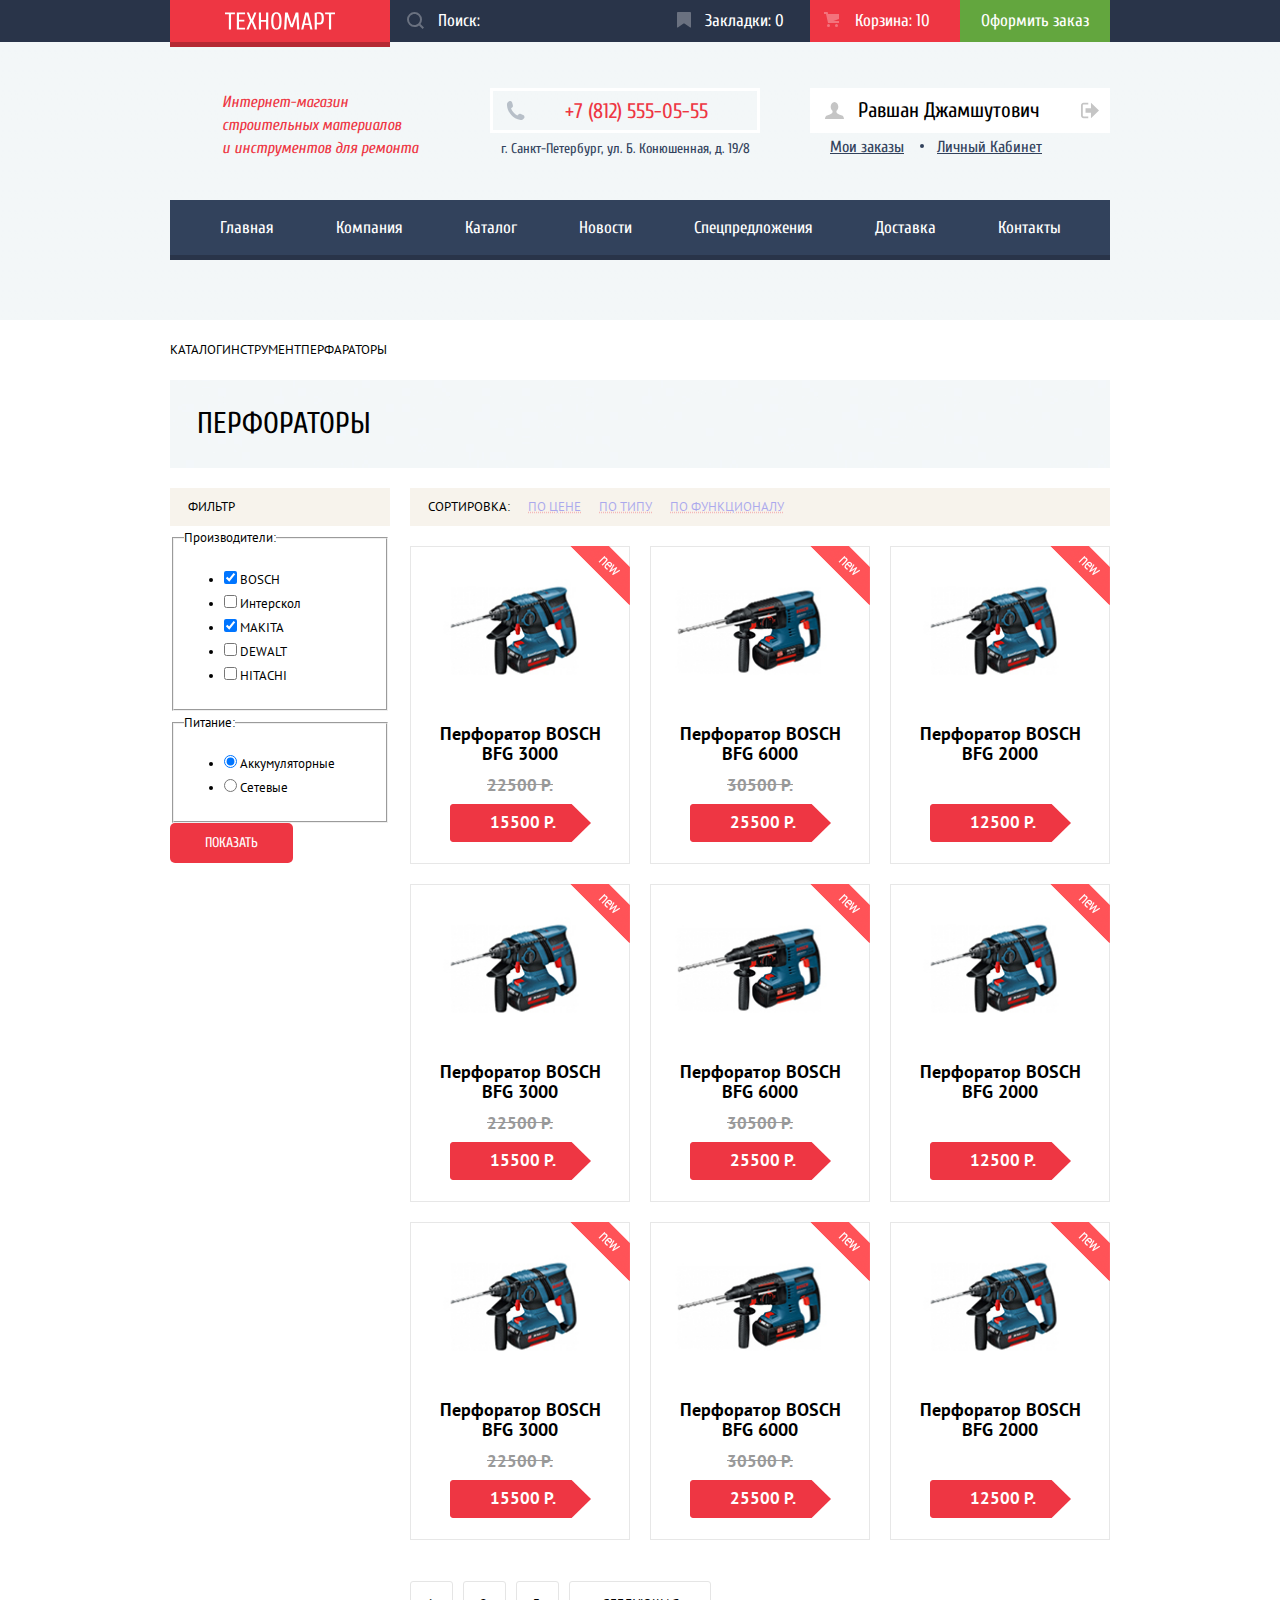
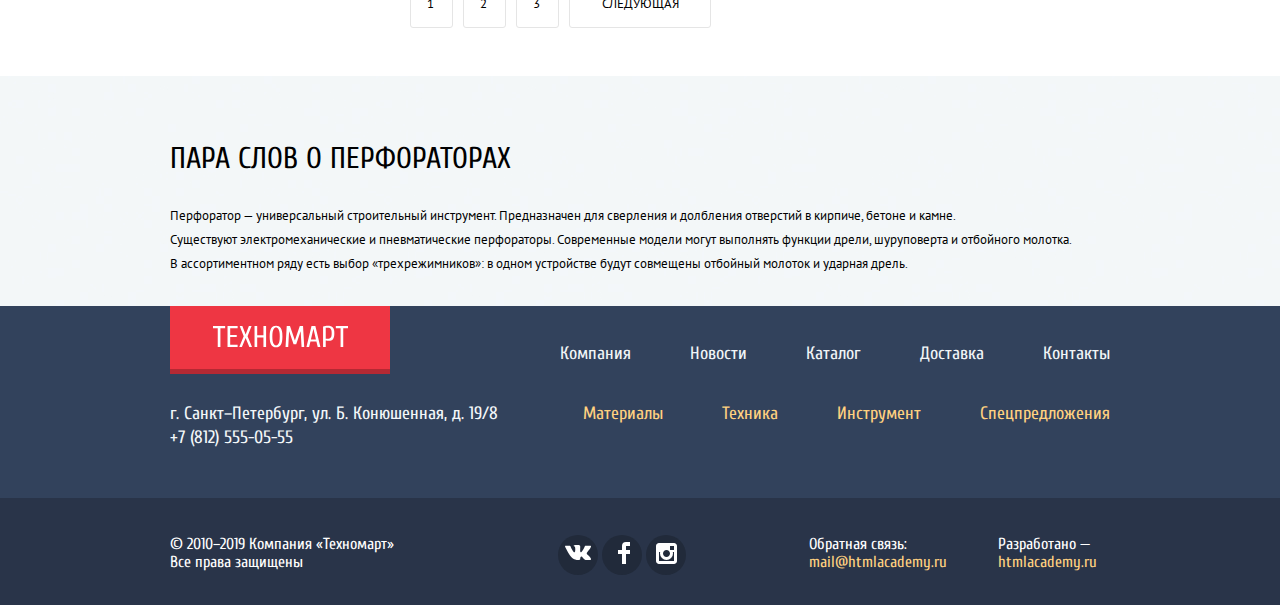
==== commit 5e5a5db0: "Стилизовал страницу католога" ====
--- a/catalog.html
+++ b/catalog.html
@@ -169,9 +169,9 @@
     <div class="catalog">
       <div class="container">
         <section class="filtres">
-          <h2 class="-filtres-title">
+          <p class="filtres-title">
             Фильтр
-          </h2>
+          </p>
           <form class="filters-form" action="https://echo.htmlacademy.ru" method="get">
           <fieldset class="filtres-fieldset">
             <legend class="filtres-legend">
@@ -237,6 +237,9 @@
             <p class="catalog-sorting-title">
               Сортировка:
             </p>
+            <a class="catalog-sorting-link" href="#">По цене</a>
+            <a class="catalog-sorting-link" href="#">По типу</a>
+            <a class="catalog-sorting-link" href="#">По функционалу</a>
           </div>
           <div class="catalog-list-holder">
             <ul class="catalog-list">
--- a/css/style.css
+++ b/css/style.css
@@ -1363,6 +1363,9 @@
   text-transform: uppercase;
   color: #000000;
 }
+.catalog {
+  margin-top: 20px;
+}
 
 .catalog-title {
   font-family: "Cuprum", "Arial", sans-serif;
@@ -1372,7 +1375,7 @@
   margin: 0;
   padding-left: 27px;
   padding-top: 29px;
-  padding-bottom: 34px;
+  padding-bottom: 29px;
   background-image: url(/img/top-background.jpg);
 }
 
@@ -1385,7 +1388,67 @@
   margin-right: 20px;
 }
 
+.filtres-title {
+  font-family: "PT Sans", "Arial", sans-serif;
+  font-size: 13px;
+  line-height: 18px;
+  text-transform: uppercase;
+  background-color: #f7f3ec;
+  margin: 0;
+  padding-left: 18px;
+  padding-top: 10px;
+  padding-bottom: 10px;
+}
+
+.catalog-sorting {
+  display: flex;
+  background-color: #f7f3ec;
+  padding-left: 18px;
+  padding-right: 16px;
+}
+
+.catalog-sorting-title {
+  font-family: "PT Sans", "Arial", sans-serif;
+  font-size: 13px;
+  line-height: 18px;
+  text-transform: uppercase;
+  
+  margin: 0;
+  
+  padding-top: 10px;
+  padding-bottom: 10px;
+}
+
+.catalog-sorting-link {
+  font-family: "PT Sans", "Arial", sans-serif;
+  font-size: 13px;
+  line-height: 18px;
+  text-transform: uppercase;
+  
+  margin: 0;
+  margin-left: 18px;
+  margin-top: 10px;
+  margin-bottom: 10px;
+  opacity: 0.3;
+  text-decoration: underline dotted;
+  text-decoration-color: #ee3643;
+}
+
+.catalog-sorting-link:hover {
+  color: #000000;
+  text-decoration: underline;
+  text-decoration-color: #ee3643;
+  opacity: 1;
+}
+
+.catalog-sorting-link:active{
+  color: #ee3643;
+  text-decoration: none;
+}
+
 .catalog-list .popular-item {
+  margin-top: 20px;
+  margin-bottom: 0;
   margin-right: 0;
   margin-left: 20px;
 }
@@ -1394,10 +1457,46 @@
   margin-left: 0;
 }
 
-.catalog-list .popular-item:nth-of-type(4n) {
+.catalog-list .popular-item:nth-of-type(3n+1) {
   margin-left: 0;
 }
 
+.pagination {
+  margin-top: 52px;
+  margin-bottom: 60px;
+}
+
+.pagination-link {
+  font-family: "PT Sans", "Arial", sans-serif;
+  font-size: 13px;
+  line-height: 18px;
+  text-transform: uppercase;
+  color: #000000;
+  padding-top: 13px;
+  padding-bottom: 15px;
+  padding-left: 16px;
+  padding-right: 15px;
+
+  border: 1px solid #e5e5e5;
+  border-radius: 3px;
+}
+
+.pagination-link:hover {
+
+}
+
+.pagination-link:active {
+  border-color: #ee3643;
+}
+
+.pagination-link:not(:first-of-type) {
+  margin-left: 10px;
+}
+
+.pagination-link:last-of-type {
+  padding-left: 32px;
+  padding-right: 31px;
+}
 
 .description {
   background-image: url(/img/top-background.jpg);
@@ -1409,4 +1508,10 @@
   text-transform: uppercase;
   margin: 0;
   padding-top: 68px;
+}
+
+.description-text {
+  margin: 0;
+  padding-top: 30px;
+  padding-bottom: 30px;
 }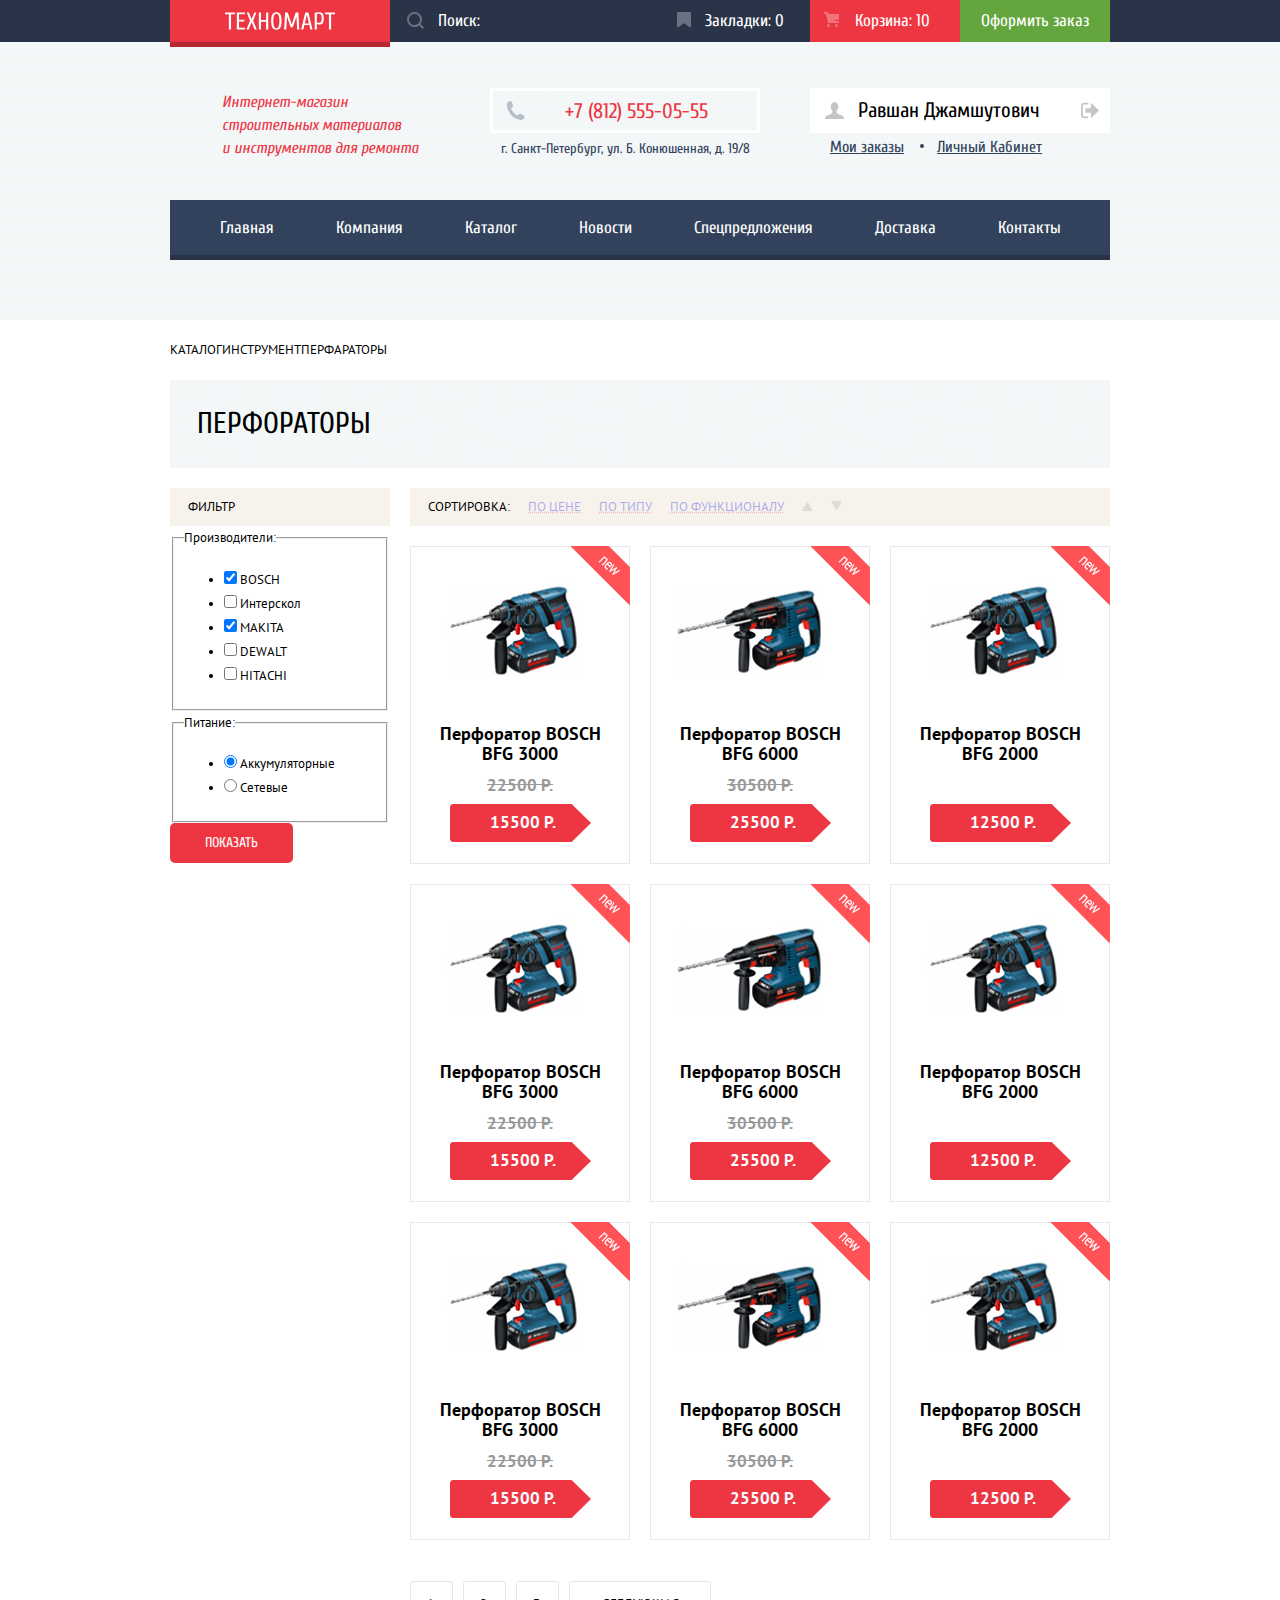
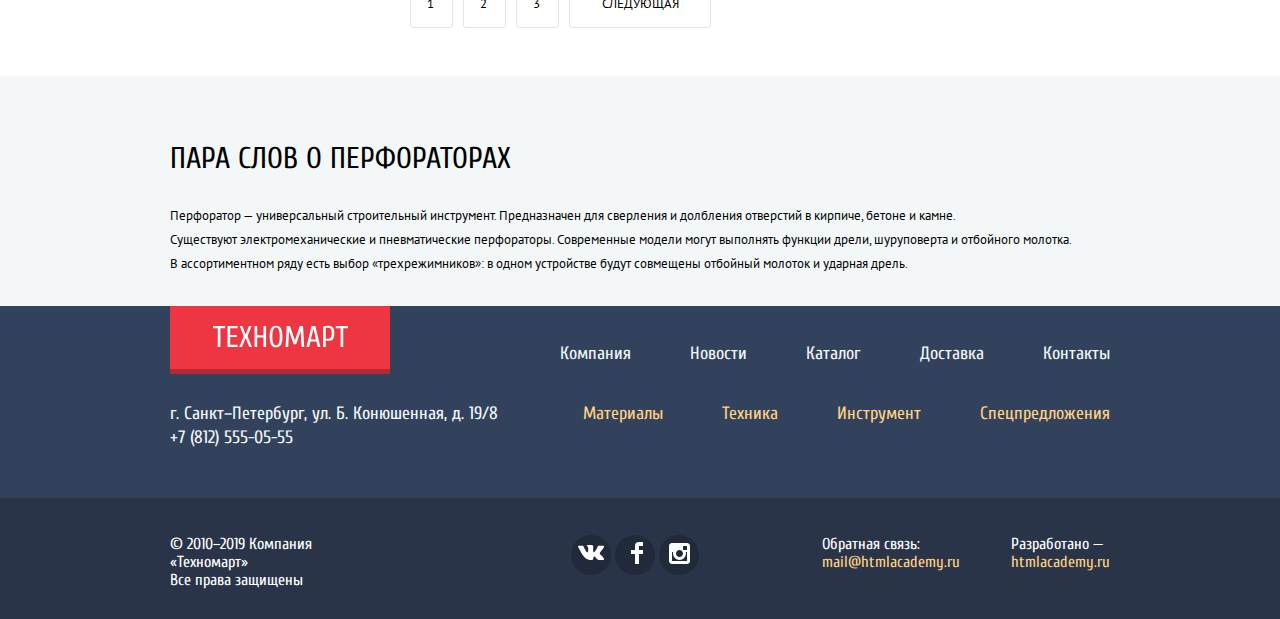
==== commit a6f7945b: "Правки в футере, и так по мелочам" ====
--- a/catalog.html
+++ b/catalog.html
@@ -1,28 +1,33 @@
 <!DOCTYPE html>
 <html lang="ru">
+
 <head>
   <meta charset="UTF-8">
   <title>
     HTML Academy: Техномарт
   </title>
   <link href="https://fonts.googleapis.com/css?family=Cuprum|PT+Sans&display=swap" rel="stylesheet">
-    <link href="css/normalize.css" rel="stylesheet">
-    <link href="css/style.css" rel="stylesheet">
+  <link href="css/normalize.css" rel="stylesheet">
+  <link href="css/style.css" rel="stylesheet">
 </head>
+
 <body>
   <header class="header">
     <div class="header-top">
       <div class="container">
         <a class="header-logo" href="index.html">
-          <img class="header-logo-image" width="136" height="22" src="img/icons/logo-technomart.svg" alt="Логотип техномарта">
+          <img class="header-logo-image" width="136" height="22" src="img/icons/logo-technomart.svg"
+            alt="Логотип техномарта">
         </a>
         <div class="search">
           <form class="search-form" action="https://echo.htmlacademy.ru" method="post">
             <label class="search-label" for="search"></label>
             <input class="search-input" type="search" id="search" name="Search" placeholder="Поиск:">
             <button class="search-btn" type="submit">
-              <svg class="search-btn-icon" xmlns="http://www.w3.org/2000/svg" width="17" height="17" viewBox="0 0 17 17">
-                <path d="M17 15.586l-3.542-3.542A7.465 7.465 0 0 0 15 7.5 7.5 7.5 0 1 0 7.5 15c1.71 0 3.282-.579 4.544-1.542L15.586 17 17 15.586zM2 7.5C2 4.467 4.467 2 7.5 2 10.532 2 13 4.467 13 7.5c0 3.032-2.468 5.5-5.5 5.5A5.506 5.506 0 0 1 2 7.5z" />
+              <svg class="search-btn-icon" xmlns="http://www.w3.org/2000/svg" width="17" height="17"
+                viewBox="0 0 17 17">
+                <path
+                  d="M17 15.586l-3.542-3.542A7.465 7.465 0 0 0 15 7.5 7.5 7.5 0 1 0 7.5 15c1.71 0 3.282-.579 4.544-1.542L15.586 17 17 15.586zM2 7.5C2 4.467 4.467 2 7.5 2 10.532 2 13 4.467 13 7.5c0 3.032-2.468 5.5-5.5 5.5A5.506 5.506 0 0 1 2 7.5z" />
               </svg>
               <span class="visually-hidden">Поиск</span>
             </button>
@@ -57,7 +62,12 @@
             <ul class="authorization-list-login hide">
               <li class="authorization-item login">
                 <a class="authorization-link" href="#">
-                  <svg class="authorization-icon" xmlns="http://www.w3.org/2000/svg" width="20" height="17" viewBox="0 0 20 17"><path d="M14.875 8.5L6 0v6H0v5h6v6z"/><path d="M16.986 15.01h-5.027V17h5.027c2.178 0 3.004-1.81 3.029-3.026V3.028C19.99 1.811 19.164 0 16.986 0h-5.027v1.99h5.027c.839 0 .992.681 1.01 1.057v10.904c-.017.376-.171 1.059-1.01 1.059z"/></svg>
+                  <svg class="authorization-icon" xmlns="http://www.w3.org/2000/svg" width="20" height="17"
+                    viewBox="0 0 20 17">
+                    <path d="M14.875 8.5L6 0v6H0v5h6v6z" />
+                    <path
+                      d="M16.986 15.01h-5.027V17h5.027c2.178 0 3.004-1.81 3.029-3.026V3.028C19.99 1.811 19.164 0 16.986 0h-5.027v1.99h5.027c.839 0 .992.681 1.01 1.057v10.904c-.017.376-.171 1.059-1.01 1.059z" />
+                    </svg>
                   Войти
                 </a>
               </li>
@@ -70,13 +80,24 @@
             <ul class="authorization-user-list">
               <li class="authorization-user-item user">
                 <a href="#" class="authorization-link">
-                  <svg class="authorization-icon" xmlns="http://www.w3.org/2000/svg" width="20" height="18" viewBox="0 0 20 18"><path fill="#c5c5c5" d="M17.881 14.166c-2.144-.735-4.256-1.666-5.207-2.39-.657-.501-.77-1.618-.517-2.415 1.118-.903 1.864-2.477 1.864-4.278C14.021 2.276 12.221 0 10 0S5.979 2.276 5.979 5.083c0 1.801.746 3.374 1.863 4.277.253.798.141 1.915-.517 2.416-.95.724-3.063 1.654-5.207 2.39S0 18 0 18h20s.025-3.099-2.119-3.834z"/></svg>
+                  <svg class="authorization-icon" xmlns="http://www.w3.org/2000/svg" width="20" height="18"
+                    viewBox="0 0 20 18">
+                    <path fill="#c5c5c5"
+                      d="M17.881 14.166c-2.144-.735-4.256-1.666-5.207-2.39-.657-.501-.77-1.618-.517-2.415 1.118-.903 1.864-2.477 1.864-4.278C14.021 2.276 12.221 0 10 0S5.979 2.276 5.979 5.083c0 1.801.746 3.374 1.863 4.277.253.798.141 1.915-.517 2.416-.95.724-3.063 1.654-5.207 2.39S0 18 0 18h20s.025-3.099-2.119-3.834z" />
+                    </svg>
                   Равшан Джамшутович
                 </a>
               </li>
               <li class="authorization-user-item exit">
                 <a href="#" class="authorization-link">
-                  <svg class="authorization-icon" xmlns="http://www.w3.org/2000/svg" width="21" height="17" viewBox="0 0 21 17"><g><path d="M21 8.5L12.125 0v6h-6v5h6v6z"/><path d="M3.106 13.952V3.048c.018-.376.171-1.057 1.01-1.057h5.027V0H4.116C1.938 0 1.112 1.81 1.087 3.027v10.946C1.112 15.189 1.938 17 4.116 17h5.027v-1.99H4.116c-.839 0-.992-.683-1.01-1.058z"/></g></svg>
+                  <svg class="authorization-icon" xmlns="http://www.w3.org/2000/svg" width="21" height="17"
+                    viewBox="0 0 21 17">
+                    <g>
+                      <path d="M21 8.5L12.125 0v6h-6v5h6v6z" />
+                      <path
+                        d="M3.106 13.952V3.048c.018-.376.171-1.057 1.01-1.057h5.027V0H4.116C1.938 0 1.112 1.81 1.087 3.027v10.946C1.112 15.189 1.938 17 4.116 17h5.027v-1.99H4.116c-.839 0-.992-.683-1.01-1.058z" />
+                    </g>
+                  </svg>
                 </a>
               </li>
             </ul>
@@ -173,63 +194,68 @@
             Фильтр
           </p>
           <form class="filters-form" action="https://echo.htmlacademy.ru" method="get">
-          <fieldset class="filtres-fieldset">
-            <legend class="filtres-legend">
-              Производители:
-            </legend>
-            <ul class="filtres-list">
-              <li class="filtres-item">
-                <input class="filter-input filter-input-checkbox" type="checkbox" name="BOSCH" id="filter-bosch" checked>
-                <label for="filter-bosch">
-                  BOSCH
-                </label> 
-              </li>
-              <li class="filtres-item">
-                <input class="filter-input filter-input-checkbox" type="checkbox" name="Interscol" id="filter-interscol">
-                <label for="filter-interscol">
-                  Интерскол
-                </label> 
-              </li>
-              <li class="filtres-item">
-                <input class="filter-input filter-input-checkbox" type="checkbox" name="MAKITA" id="filter-makita" checked>
-                <label for="filter-makita">
-                  MAKITA
-                </label> 
-              </li>
-              <li class="filtres-item">
-                <input class="filter-input filter-input-checkbox" type="checkbox" name="DEWALT" id="filter-dewalt">
-                <label for="filter-dewalt">
-                  DEWALT
-                </label> 
-              </li>
-              <li class="filtres-item" >
-                <input class="filter-input filter-input-checkbox" type="checkbox" name="HITACHI" id="filter-hitachi">
-                <label for="filter-hitachi">
-                  HITACHI
-                </label>
-              </li>
-            </ul>
-          </fieldset>
-          <fieldset class="filtres-fieldset">
-            <legend class="filtres-legend">
-              Питание:
-            </legend>
-            <ul class="filtres-list">
-              <li class="filtres-item">
-                <input id="filter-power-rechargeable" class="filter-input filter-input-radio" type="radio" name="type-power" value="rechargeable" checked>
-                <label for="filter-power-rechargeable">
-                  Аккумуляторные
-                </label> 
-              </li>
-              <li class="filtres-item">
-                <input id="filter-mains-power" class="filter-input filter-input-radio" type="radio" name="type-power" value="mains-power">
-                <label for="filter-mains-power">
-                  Сетевые
-                </label> 
-              </li>
-            </ul>
-          </fieldset>
-          <button type="submit" class="btn btn-filter">Показать</button>
+            <fieldset class="filtres-fieldset">
+              <legend class="filtres-legend">
+                Производители:
+              </legend>
+              <ul class="filtres-list">
+                <li class="filtres-item">
+                  <input class="filter-input filter-input-checkbox" type="checkbox" name="BOSCH" id="filter-bosch"
+                    checked>
+                  <label for="filter-bosch">
+                    BOSCH
+                  </label>
+                </li>
+                <li class="filtres-item">
+                  <input class="filter-input filter-input-checkbox" type="checkbox" name="Interscol"
+                    id="filter-interscol">
+                  <label for="filter-interscol">
+                    Интерскол
+                  </label>
+                </li>
+                <li class="filtres-item">
+                  <input class="filter-input filter-input-checkbox" type="checkbox" name="MAKITA" id="filter-makita"
+                    checked>
+                  <label for="filter-makita">
+                    MAKITA
+                  </label>
+                </li>
+                <li class="filtres-item">
+                  <input class="filter-input filter-input-checkbox" type="checkbox" name="DEWALT" id="filter-dewalt">
+                  <label for="filter-dewalt">
+                    DEWALT
+                  </label>
+                </li>
+                <li class="filtres-item">
+                  <input class="filter-input filter-input-checkbox" type="checkbox" name="HITACHI" id="filter-hitachi">
+                  <label for="filter-hitachi">
+                    HITACHI
+                  </label>
+                </li>
+              </ul>
+            </fieldset>
+            <fieldset class="filtres-fieldset">
+              <legend class="filtres-legend">
+                Питание:
+              </legend>
+              <ul class="filtres-list">
+                <li class="filtres-item">
+                  <input id="filter-power-rechargeable" class="filter-input filter-input-radio" type="radio"
+                    name="type-power" value="rechargeable" checked>
+                  <label for="filter-power-rechargeable">
+                    Аккумуляторные
+                  </label>
+                </li>
+                <li class="filtres-item">
+                  <input id="filter-mains-power" class="filter-input filter-input-radio" type="radio" name="type-power"
+                    value="mains-power">
+                  <label for="filter-mains-power">
+                    Сетевые
+                  </label>
+                </li>
+              </ul>
+            </fieldset>
+            <button type="submit" class="btn btn-filter">Показать</button>
           </form>
         </section>
         <div class="catalog-content">
@@ -240,6 +266,16 @@
             <a class="catalog-sorting-link" href="#">По цене</a>
             <a class="catalog-sorting-link" href="#">По типу</a>
             <a class="catalog-sorting-link" href="#">По функционалу</a>
+            <a class="catalog-sorting-link" href="#">
+              <svg class="catalog-link-icon" xmlns="http://www.w3.org/2000/svg" width="11" height="10"
+                viewBox="0 0 11 10">
+                <path d="M5.5 0L0 10h11z" /></svg>
+            </a>
+            <a class="catalog-sorting-link" href="#">
+              <svg class="catalog-link-icon" xmlns="http://www.w3.org/2000/svg" width="11" height="10"
+                viewBox="0 0 11 10">
+                <path d="M5.5 10L0 0h11" /></svg>
+            </a>
           </div>
           <div class="catalog-list-holder">
             <ul class="catalog-list">
@@ -257,13 +293,14 @@
                     </a>
                   </div>
                   <div class="product-box-image">
-                    <img class="product-item-image" width="218" height="170" src="img/product/perforator_1.jpg" alt="Фотография товара">
+                    <img class="product-item-image" width="218" height="170" src="img/product/perforator_1.jpg"
+                      alt="Фотография товара">
                   </div>
                   <div class="product-title">
                     Перфоратор BOSCH BFG 3000
                   </div>
                   <div class="product-price-discount">
-                      22500 P.
+                    22500 P.
                   </div>
                   <div class="product-price-actual">
                     15500 P.
@@ -284,13 +321,14 @@
                     </a>
                   </div>
                   <div class="product-box-image">
-                    <img class="product-item-image" width="218" height="170" src="img/product/perforator_2.jpg" alt="Фотография товара">
+                    <img class="product-item-image" width="218" height="170" src="img/product/perforator_2.jpg"
+                      alt="Фотография товара">
                   </div>
                   <div class="product-title">
                     Перфоратор BOSCH BFG 6000
                   </div>
                   <div class="product-price-discount">
-                      30500 P.
+                    30500 P.
                   </div>
                   <div class="product-price-actual">
                     25500 P.
@@ -311,13 +349,14 @@
                     </a>
                   </div>
                   <div class="product-box-image">
-                    <img class="product-item-image" width="218" height="170" src="img/product/perforator_3.jpg" alt="Фотография товара">
+                    <img class="product-item-image" width="218" height="170" src="img/product/perforator_3.jpg"
+                      alt="Фотография товара">
                   </div>
                   <div class="product-title">
                     Перфоратор BOSCH BFG 2000
                   </div>
                   <div class="product-price-discount">
-                      
+
                   </div>
                   <div class="product-price-actual">
                     12500 P.
@@ -338,13 +377,14 @@
                     </a>
                   </div>
                   <div class="product-box-image">
-                    <img class="product-item-image" width="218" height="170" src="img/product/perforator_1.jpg" alt="Фотография товара">
+                    <img class="product-item-image" width="218" height="170" src="img/product/perforator_1.jpg"
+                      alt="Фотография товара">
                   </div>
                   <div class="product-title">
                     Перфоратор BOSCH BFG 3000
                   </div>
                   <div class="product-price-discount">
-                      22500 P.
+                    22500 P.
                   </div>
                   <div class="product-price-actual">
                     15500 P.
@@ -365,13 +405,14 @@
                     </a>
                   </div>
                   <div class="product-box-image">
-                    <img class="product-item-image" width="218" height="170" src="img/product/perforator_2.jpg" alt="Фотография товара">
+                    <img class="product-item-image" width="218" height="170" src="img/product/perforator_2.jpg"
+                      alt="Фотография товара">
                   </div>
                   <div class="product-title">
                     Перфоратор BOSCH BFG 6000
                   </div>
                   <div class="product-price-discount">
-                      30500 P.
+                    30500 P.
                   </div>
                   <div class="product-price-actual">
                     25500 P.
@@ -392,13 +433,14 @@
                     </a>
                   </div>
                   <div class="product-box-image">
-                    <img class="product-item-image" width="218" height="170" src="img/product/perforator_3.jpg" alt="Фотография товара">
+                    <img class="product-item-image" width="218" height="170" src="img/product/perforator_3.jpg"
+                      alt="Фотография товара">
                   </div>
                   <div class="product-title">
                     Перфоратор BOSCH BFG 2000
                   </div>
                   <div class="product-price-discount">
-                      
+
                   </div>
                   <div class="product-price-actual">
                     12500 P.
@@ -419,13 +461,14 @@
                     </a>
                   </div>
                   <div class="product-box-image">
-                    <img class="product-item-image" width="218" height="170" src="img/product/perforator_1.jpg" alt="Фотография товара">
+                    <img class="product-item-image" width="218" height="170" src="img/product/perforator_1.jpg"
+                      alt="Фотография товара">
                   </div>
                   <div class="product-title">
                     Перфоратор BOSCH BFG 3000
                   </div>
                   <div class="product-price-discount">
-                      22500 P.
+                    22500 P.
                   </div>
                   <div class="product-price-actual">
                     15500 P.
@@ -446,13 +489,14 @@
                     </a>
                   </div>
                   <div class="product-box-image">
-                    <img class="product-item-image" width="218" height="170" src="img/product/perforator_2.jpg" alt="Фотография товара">
+                    <img class="product-item-image" width="218" height="170" src="img/product/perforator_2.jpg"
+                      alt="Фотография товара">
                   </div>
                   <div class="product-title">
                     Перфоратор BOSCH BFG 6000
                   </div>
                   <div class="product-price-discount">
-                      30500 P.
+                    30500 P.
                   </div>
                   <div class="product-price-actual">
                     25500 P.
@@ -473,13 +517,14 @@
                     </a>
                   </div>
                   <div class="product-box-image">
-                    <img class="product-item-image" width="218" height="170" src="img/product/perforator_3.jpg" alt="Фотография товара">
+                    <img class="product-item-image" width="218" height="170" src="img/product/perforator_3.jpg"
+                      alt="Фотография товара">
                   </div>
                   <div class="product-title">
                     Перфоратор BOSCH BFG 2000
                   </div>
                   <div class="product-price-discount">
-                      
+
                   </div>
                   <div class="product-price-actual">
                     12500 P.
@@ -489,7 +534,7 @@
             </ul>
           </div>
           <div class="pagination">
-            <a class="pagination-link" href="#">
+            <a class="pagination-link" href="/catalog.html">
               1
             </a>
             <a class="pagination-link" href="#">
@@ -511,11 +556,14 @@
           Пара слов о перфораторах
         </p>
         <p class="description-text">
-          Перфоратор — универсальный строительный инструмент. Предназначен для сверления и долбления отверстий в кирпиче, бетоне и камне.
+          Перфоратор — универсальный строительный инструмент. Предназначен для сверления и долбления отверстий в
+          кирпиче, бетоне и камне.
           <br>
-          Существуют электромеханические и пневматические перфораторы. Современные модели могут выполнять функции дрели, шуруповерта и отбойного молотка.
-          <br> 
-          В ассортиментном ряду есть выбор «трехрежимников»: в одном устройстве будут совмещены отбойный молоток и ударная дрель.
+          Существуют электромеханические и пневматические перфораторы. Современные модели могут выполнять функции дрели,
+          шуруповерта и отбойного молотка.
+          <br>
+          В ассортиментном ряду есть выбор «трехрежимников»: в одном устройстве будут совмещены отбойный молоток и
+          ударная дрель.
         </p>
       </div>
     </div>
@@ -523,109 +571,115 @@
   <footer class="footer">
     <div class="footer-top">
       <div class="container">
-        <div class="footer-top-box">
-          <div class="footer-main-nav">
-            <a class="footer-logo" href="index.html">
-              <img class="footer-logo-image" width="136" height="22" src="img/icons/logo-technomart.svg" alt="Логотп техномарта">
-              </a>
-            <ul class="footer-nav-list">
-              <li class="footer-nav-item">
-                <a class="footer-nav-link" href="#">
-                  Компания
-                </a>
-              </li>
-              <li class="footer-nav-item">
-                <a class="footer-nav-link" href="#">
-                  Новости
-                </a>
-              </li>
-              <li class="footer-nav-item">
-                <a class="footer-nav-link" href="#">
-                  Каталог
-                </a>
-              </li>
-              <li class="footer-nav-item">
-                <a class="footer-nav-link" href="#">
-                  Доставка
-                </a>
-              </li>
-              <li class="footer-nav-item">
-                <a class="footer-nav-link" href="#">
-                  Контакты
-                </a>
-              </li>
-            </ul>
+        <div class="footer-main-nav">
+          <a class="footer-logo" href="index.html">
+            <img class="footer-logo-image" width="136" height="22" src="img/icons/logo-technomart.svg"
+              alt="Логотп техномарта">
+          </a>
+          <ul class="footer-nav-list">
+            <li class="footer-nav-item">
+              <a class="footer-nav-link" href="#">
+                Компания
+              </a>
+            </li>
+            <li class="footer-nav-item">
+              <a class="footer-nav-link" href="#">
+                Новости
+              </a>
+            </li>
+            <li class="footer-nav-item">
+              <a class="footer-nav-link" href="#">
+                Каталог
+              </a>
+            </li>
+            <li class="footer-nav-item">
+              <a class="footer-nav-link" href="#">
+                Доставка
+              </a>
+            </li>
+            <li class="footer-nav-item">
+              <a class="footer-nav-link" href="#">
+                Контакты
+              </a>
+            </li>
+          </ul>
+        </div>
+        <div class="footer-main-box">
+          <div class="footer-contacts">
+            <address class="footer-contacts-adress">
+              г. Санкт–Петербург, ул. Б. Конюшенная, д. 19/8
+            </address>
+            <a class="footer-contacts-tel" href="tel:+781255505555">
+              +7 (812) 555-05-55
+            </a>
           </div>
-          <div class="footer-nav">
-            <div class="footer-contacts">
-              <address class="footer-contacts-adress">
-                г. Санкт–Петербург, ул. Б. Конюшенная, д. 19/8
-              </address>
-              <a class="footer-contacts-tel" href="tel:+781255505555">
-                +7 (812) 555-05-55
-              </a>
-            </div>
-            <ul class="footer-category-list">
-              <li class="footer-category-item">
-                <a class="footer-category-link" href="#">
-                  Материалы
-                </a>
-              </li>
-              <li class="footer-category-item">
-                <a class="footer-category-link" href="#">
-                  Техника
-                </a>
-              </li>
-              <li class="footer-category-item">
-                <a class="footer-category-link" href="#">
-                  Инструмент
-                </a>
-              </li>
-              <li class="footer-category-item">
-                <a class="footer-category-link" href="#">Спецпредложения
-                </a>
-              </li>
-            </ul>
-          </div>
+          <ul class="footer-category-list">
+            <li class="footer-category-item">
+              <a class="footer-category-link" href="#">
+                Материалы
+              </a>
+            </li>
+            <li class="footer-category-item">
+              <a class="footer-category-link" href="#">
+                Техника
+              </a>
+            </li>
+            <li class="footer-category-item">
+              <a class="footer-category-link" href="#">
+                Инструмент
+              </a>
+            </li>
+            <li class="footer-category-item">
+              <a class="footer-category-link" href="#">Спецпредложения
+              </a>
+            </li>
+          </ul>
         </div>
       </div>
     </div>
     <div class="footer-bottom">
       <div class="container">
         <p class="copyright-preveiw">
-            &#169; 2010–2019 Компания &#171;Техномарт&#187;
+          &#169; 2010–2019 Компания &#171;Техномарт&#187;
+          <br>
+          Все права защищены
+        </p>
+        <ul class="social-list">
+          <li class="social-item">
+            <a class="social-links social-links-vk" href="#">
+              <svg xmlns="http://www.w3.org/2000/svg" width="26" height="15" viewBox="0 0 26 15">
+                <path fill="#FFF"
+                  d="M16.138 11.51c.956-.309 2.18 2.04 3.483 2.939.978.681 1.727.534 1.727.534l3.473-.05s1.815-.112.957-1.554c-.071-.12-.503-1.069-2.585-3.022-2.177-2.043-1.882-1.712.739-5.244 1.597-2.153 2.236-3.468 2.036-4.028-.192-.539-1.365-.399-1.365-.399L20.69.713c-.381.001-.704.119-.851.515-.003.004-.621 1.666-1.445 3.079-1.741 2.989-2.436 3.148-2.724 2.961-.661-.433-.494-1.737-.494-2.664 0-2.897.432-4.105-.846-4.417-.427-.104-.739-.172-1.828-.182-1.392-.021-2.574 0-3.244.329-.445.223-.786.712-.579.74.26.035.843.16 1.155.586.401.552.389 1.789.389 1.789s.229 3.411-.54 3.834c-.528.29-1.25-.302-2.803-3.016-.793-1.388-1.392-2.922-1.392-2.922s-.116-.285-.326-.441c-.25-.185-.6-.244-.6-.244L.848.684S.29.7.085.946c-.182.218-.015.668-.015.668s2.909 6.881 6.203 10.347c3.02 3.182 6.452 2.971 6.452 2.971h1.555s.469-.054.709-.312c.224-.24.214-.691.214-.691s-.031-2.109.935-2.419z" />
+                </svg>
+            </a>
+          </li>
+          <li class="social-item">
+            <a class="social-links social-links-fb" href="#">
+              <svg xmlns="http://www.w3.org/2000/svg" width="12" height="22" viewBox="0 0 12 22">
+                <path fill="#FFF" d="M12 4V0H8a4 4 0 0 0-4 4v4H0v4h4v10h4V12h4V8H8V4h4z" /></svg>
+            </a>
+          </li>
+          <li class="social-item">
+            <a class="social-links social-links-inst" href="#">
+              <svg xmlns="http://www.w3.org/2000/svg" width="21" height="21" viewBox="0 0 21 21">
+                <path fill="#FFF"
+                  d="M18 0H3C1.35 0 0 1.35 0 3v15c0 1.65 1.35 3 3 3h15c1.65 0 3-1.35 3-3V3c0-1.65-1.35-3-3-3zm-7.5 7c1.93 0 3.5 1.57 3.5 3.5S12.43 14 10.5 14 7 12.43 7 10.5 8.57 7 10.5 7zM18 18H3V9h1.181A6.504 6.504 0 0 0 4 10.5a6.5 6.5 0 1 0 13 0 6.45 6.45 0 0 0-.181-1.5H18v9zm0-11h-4V3h4v4z" />
+                </svg>
+            </a>
+          </li>
+        </ul>
+        <div class="feedback">
+          <p class="feedback-preveiw">
+            Обратная связь:
             <br>
-            Все права защищены
+            <a href="#">mail@htmlacademy.ru</a>
           </p>
-          <ul class="social-list">
-            <li class="social-item">
-              <a class="social-links social-links-vk" href="#">
-                <svg xmlns="http://www.w3.org/2000/svg" width="26" height="15" viewBox="0 0 26 15"><path fill="#FFF" d="M16.138 11.51c.956-.309 2.18 2.04 3.483 2.939.978.681 1.727.534 1.727.534l3.473-.05s1.815-.112.957-1.554c-.071-.12-.503-1.069-2.585-3.022-2.177-2.043-1.882-1.712.739-5.244 1.597-2.153 2.236-3.468 2.036-4.028-.192-.539-1.365-.399-1.365-.399L20.69.713c-.381.001-.704.119-.851.515-.003.004-.621 1.666-1.445 3.079-1.741 2.989-2.436 3.148-2.724 2.961-.661-.433-.494-1.737-.494-2.664 0-2.897.432-4.105-.846-4.417-.427-.104-.739-.172-1.828-.182-1.392-.021-2.574 0-3.244.329-.445.223-.786.712-.579.74.26.035.843.16 1.155.586.401.552.389 1.789.389 1.789s.229 3.411-.54 3.834c-.528.29-1.25-.302-2.803-3.016-.793-1.388-1.392-2.922-1.392-2.922s-.116-.285-.326-.441c-.25-.185-.6-.244-.6-.244L.848.684S.29.7.085.946c-.182.218-.015.668-.015.668s2.909 6.881 6.203 10.347c3.02 3.182 6.452 2.971 6.452 2.971h1.555s.469-.054.709-.312c.224-.24.214-.691.214-.691s-.031-2.109.935-2.419z"/></svg>
-              </a>
-            </li>
-            <li class="social-item">
-              <a class="social-links social-links-fb" href="#">
-                <svg xmlns="http://www.w3.org/2000/svg" width="12" height="22" viewBox="0 0 12 22"><path fill="#FFF" d="M12 4V0H8a4 4 0 0 0-4 4v4H0v4h4v10h4V12h4V8H8V4h4z"/></svg>
-              </a>
-            </li>
-            <li class="social-item">
-              <a class="social-links social-links-inst" href="#">
-                <svg xmlns="http://www.w3.org/2000/svg" width="21" height="21" viewBox="0 0 21 21"><path fill="#FFF" d="M18 0H3C1.35 0 0 1.35 0 3v15c0 1.65 1.35 3 3 3h15c1.65 0 3-1.35 3-3V3c0-1.65-1.35-3-3-3zm-7.5 7c1.93 0 3.5 1.57 3.5 3.5S12.43 14 10.5 14 7 12.43 7 10.5 8.57 7 10.5 7zM18 18H3V9h1.181A6.504 6.504 0 0 0 4 10.5a6.5 6.5 0 1 0 13 0 6.45 6.45 0 0 0-.181-1.5H18v9zm0-11h-4V3h4v4z"/></svg>
-              </a>
-            </li>
-          </ul>
-          <div class="feedback">
-            <p class="feedback-preveiw">
-              Обратная связь:
-              <br>
-              <a href="#">mail@htmlacademy.ru</a>
-            </p>
-            <p class="developed-preveiw">
-              Разработано —
-              <br>
-              <a href="#">htmlacademy.ru</a>
-            </p>
-          </div>
+          <p class="developed-preveiw">
+            Разработано —
+            <br>
+            <a href="#">htmlacademy.ru</a>
+          </p>
+        </div>
       </div>
     </div>
   </footer>
@@ -648,4 +702,5 @@
     </div>
   </div>
 </body>
+
 </html>
--- a/css/style.css
+++ b/css/style.css
@@ -1028,13 +1028,13 @@
 
 /*-------------Стили для about----------*/
 .company {
+  margin-top: 48px;
   margin-bottom: 86px;
 }
 
 .company-box {
   display: flex;
   min-width: 536px;
-  padding-top: 48px;
 }
 
 .company-wrap {
@@ -1207,7 +1207,7 @@
   color: #ee3643;
 }
 
-.footer-nav {
+.footer-main-box {
   margin-top: 33px;
   display: flex;
   justify-content: space-between;
@@ -1221,7 +1221,7 @@
 }
 
 .footer-category-item:not(:last-of-type) {
-  padding-right: 59px;
+  margin-right: 59px;
 }
 
 .footer-bottom .container {
@@ -1238,14 +1238,15 @@
 
 .social-list {
   display: flex;
-    list-style: none;
-    margin: 0;
-    padding-left: 160px;
+  list-style: none;
+  margin: 0;
+  margin-left: 160px;
 }
 
 .feedback {
   font-family: "Cuprum", "Arial", sans-serif;
   display: flex;
+  margin-left: 123px;
 }
 
 .social-item {
@@ -1285,10 +1286,6 @@
   left: 10px;
 }
 
-.feedback {
-  padding-left: 123px;
-}
-
 .feedback-preveiw,
 .developed-preveiw {
   margin: 0;
@@ -1424,7 +1421,8 @@
   font-size: 13px;
   line-height: 18px;
   text-transform: uppercase;
-  
+  position: relative;
+
   margin: 0;
   margin-left: 18px;
   margin-top: 10px;
@@ -1444,6 +1442,21 @@
 .catalog-sorting-link:active{
   color: #ee3643;
   text-decoration: none;
+}
+
+.catalog-link-icon {
+  fill: #000000;
+  opacity: 0.3;
+
+}
+
+.catalog-link-icon:hover {
+  fill: #000000;
+  opacity: 1;
+}
+
+.catalog-link-icon:active {
+  fill: #ee3643;
 }
 
 .catalog-list .popular-item {
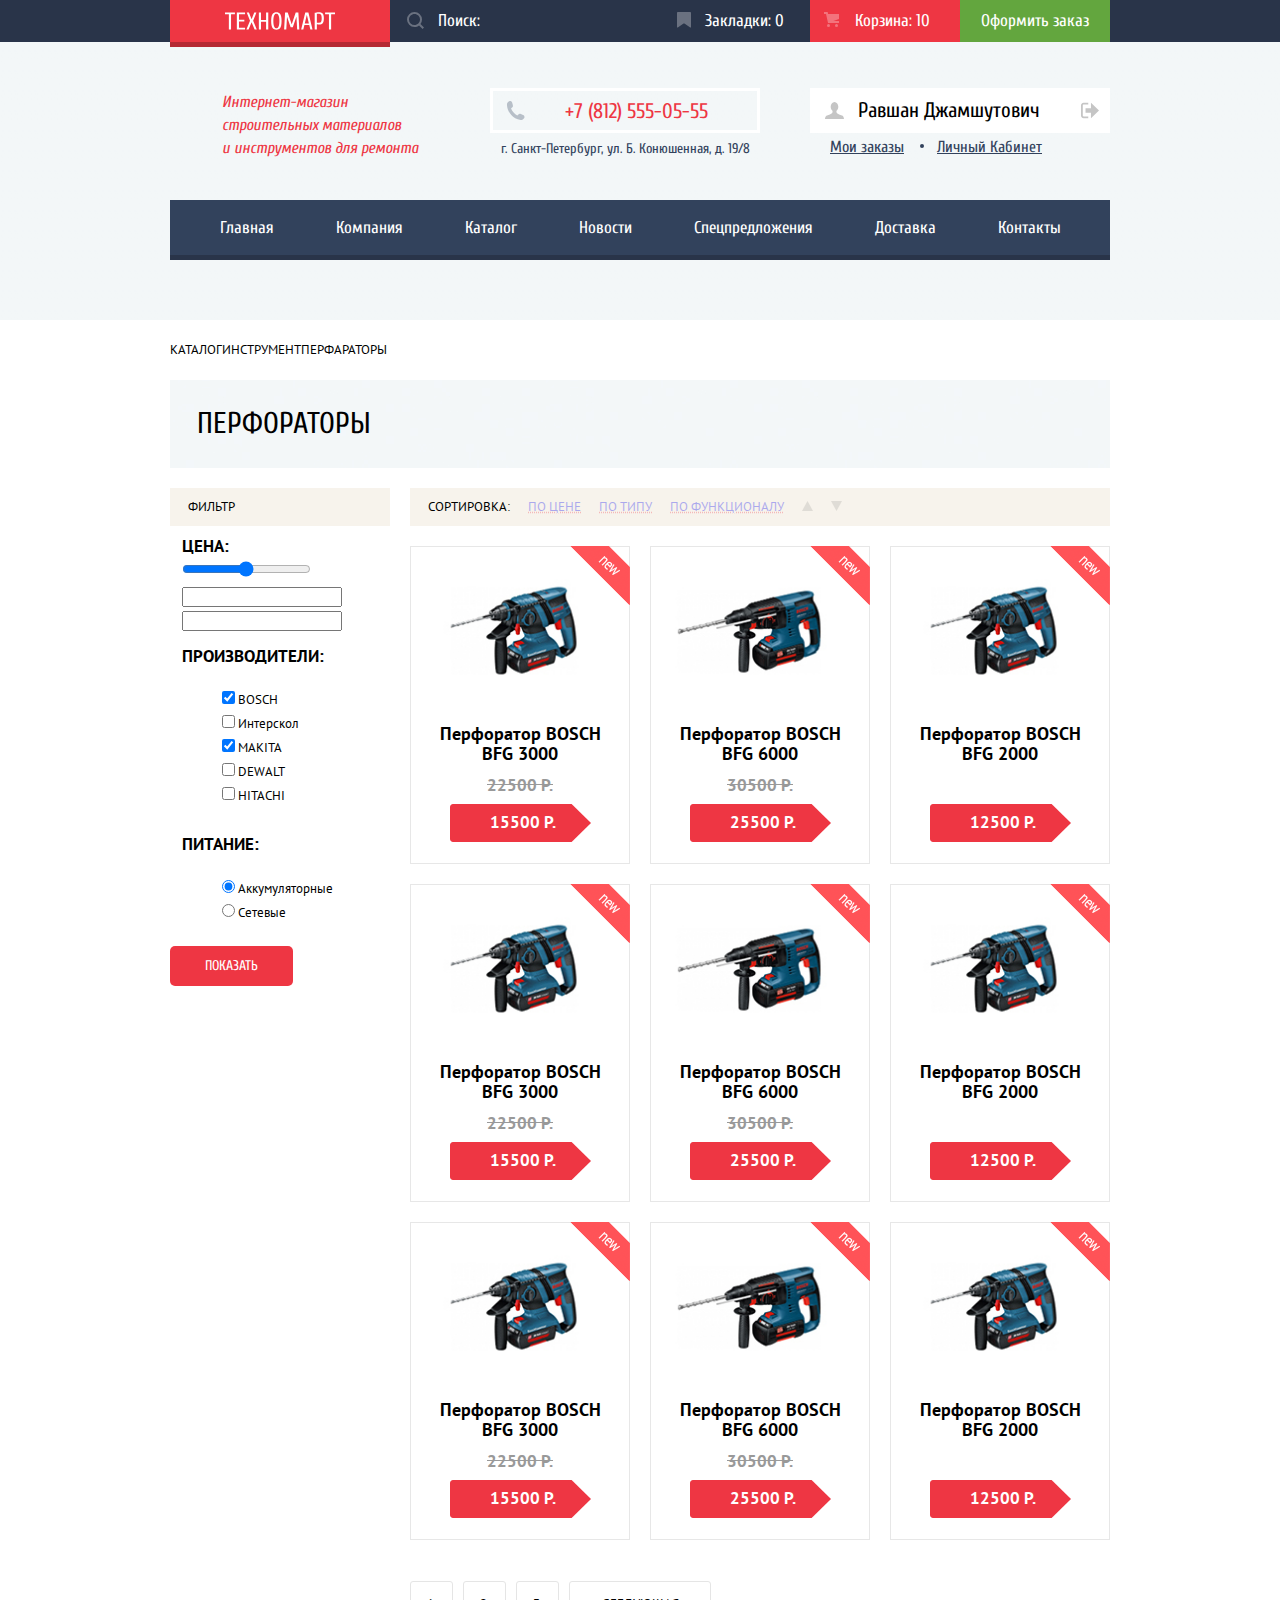
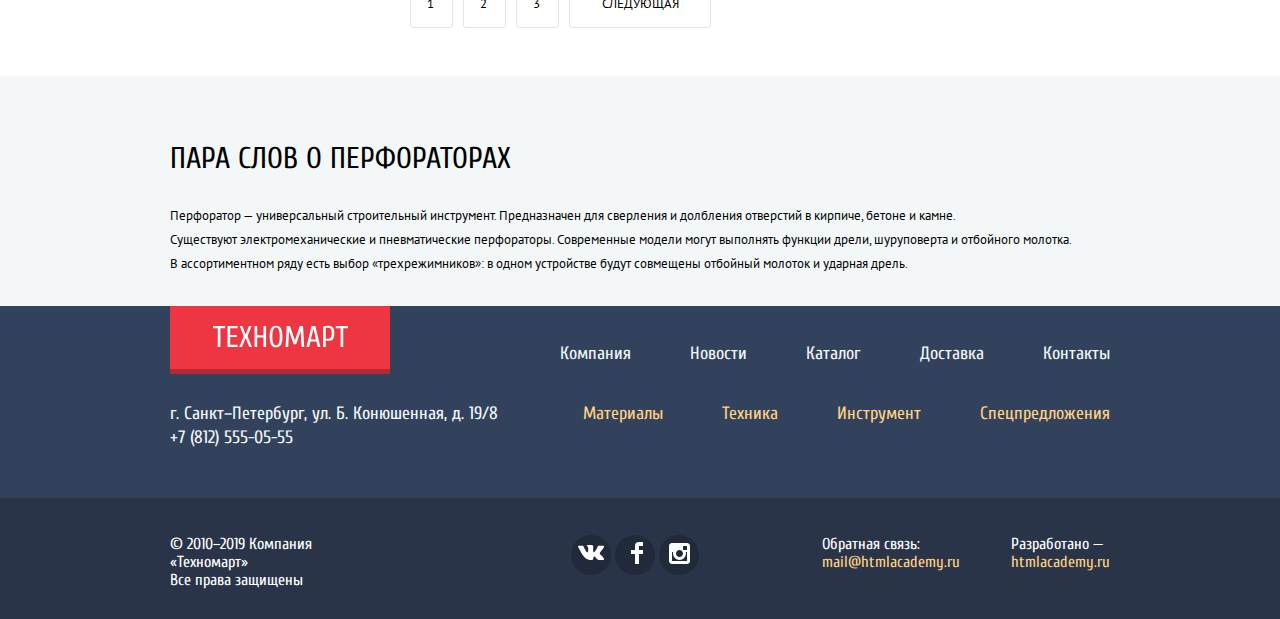
==== commit f92fb28a: "Сверстал модальное окно, обратной связи" ====
--- a/catalog.html
+++ b/catalog.html
@@ -193,7 +193,18 @@
           <p class="filtres-title">
             Фильтр
           </p>
-          <form class="filters-form" action="https://echo.htmlacademy.ru" method="get">
+          <form class="filters-form" action="https://echo.htmlacademy.ru" method="post" oninput="filter-price-output.value=filter-prise.value">
+            <fieldset class="filtres-fieldset">
+              <label class="filtres-label">
+                Цена:
+              </label>
+              <input type="range" id="filter-price" name="filter-price" min="0" max="30000" step="1">
+              <div>
+                <input type="text" class="min-price">
+                <input type="text" class="max-price">
+                <output name="filter-price-output"  for="filter-price"></output>
+              </div>
+            </fieldset>
             <fieldset class="filtres-fieldset">
               <legend class="filtres-legend">
                 Производители:
--- a/css/style.css
+++ b/css/style.css
@@ -1304,9 +1304,20 @@
   
 }
 
+.popup-close {
+  position: absolute;
+  top: 8px;
+  right: 15px;
+  width: 22px;
+  height: 22px;
+  background-color: transparent;
+  border: 0;
+  cursor: pointer;
+}
+
 .popup-feedback {
   top: 120px;
-  left: 15%;
+  left: 25%;
 
   width: 620px;
   box-shadow: 0 -5px 0 0 #ff5357;
@@ -1316,12 +1327,70 @@
   font-family: "Cuprum", "Arial", sans-serif;
   font-size: 18px;
   line-height: 18px;
+  margin-bottom: 13px;
 }
 
 .popup-field-conteiner {
-  display: flex ;
-}
-
+  display: flex;
+  margin: 0 80px;
+  margin-top: 48px;
+}
+
+.field-input {
+  font-family: "PT Sans", "Arial", sans-serif;
+  color: #a9a9a9;
+  width: 220px;
+  height: 38px;
+  border: 2px solid #a9a9a9;
+}
+
+.popup-field:nth-of-type(2n) {
+  margin-left: 20px;
+}
+
+.field-input::placeholder {
+  font-family: "PT Sans", "Arial", sans-serif;
+  color: #a9a9a9;
+  padding-left: 10px;
+}
+
+.field-label-mail {
+  font-family: "Cuprum", "Arial", sans-serif;
+  font-size: 18px;
+  line-height: 18px;
+  display: block;
+  margin-bottom: 13px;
+}
+
+.popup-field-textarea {
+  margin: 0 80px;
+  margin-top: 18px;
+  margin-bottom: 37px;
+}
+
+.field-label {
+  display: block;
+}
+
+.field-input-textarea {
+  border: 2px solid #a9a9a9;
+}
+
+.field-input-textarea::placeholder {
+  font-family: "PT Sans", "Arial", sans-serif;
+  color: #a9a9a9;
+  padding-left: 10px;
+}
+
+.popup-bottom {
+  background-color: #f4f4f4;
+}
+
+.btn-popup-feedback {
+  margin: 37px 80px;
+  padding-left: 198px;
+  padding-right: 199px;
+}
 /*------------Стили для страницы Catalog-----*/
 .hide {
   display: none;
@@ -1395,6 +1464,31 @@
   padding-left: 18px;
   padding-top: 10px;
   padding-bottom: 10px;
+}
+
+.filtres-label{
+  display: block;
+  font-family: "PT Sans", "Arial", sans-serif;
+  text-transform: uppercase;
+  font-weight: bold;
+  font-size: 17px;
+  line-height: 30px;
+}
+
+.filtres-fieldset {
+  border: none;
+}
+
+.filtres-legend {
+  font-family: "PT Sans", "Arial", sans-serif;
+  text-transform: uppercase;
+  font-weight: bold;
+  font-size: 17px;
+  line-height: 30px;
+}
+
+.filtres-list {
+  list-style: none;
 }
 
 .catalog-sorting {
@@ -1495,7 +1589,8 @@
 }
 
 .pagination-link:hover {
-
+  color: #000000;
+  border: 1px solid #e5e5e5;
 }
 
 .pagination-link:active {
